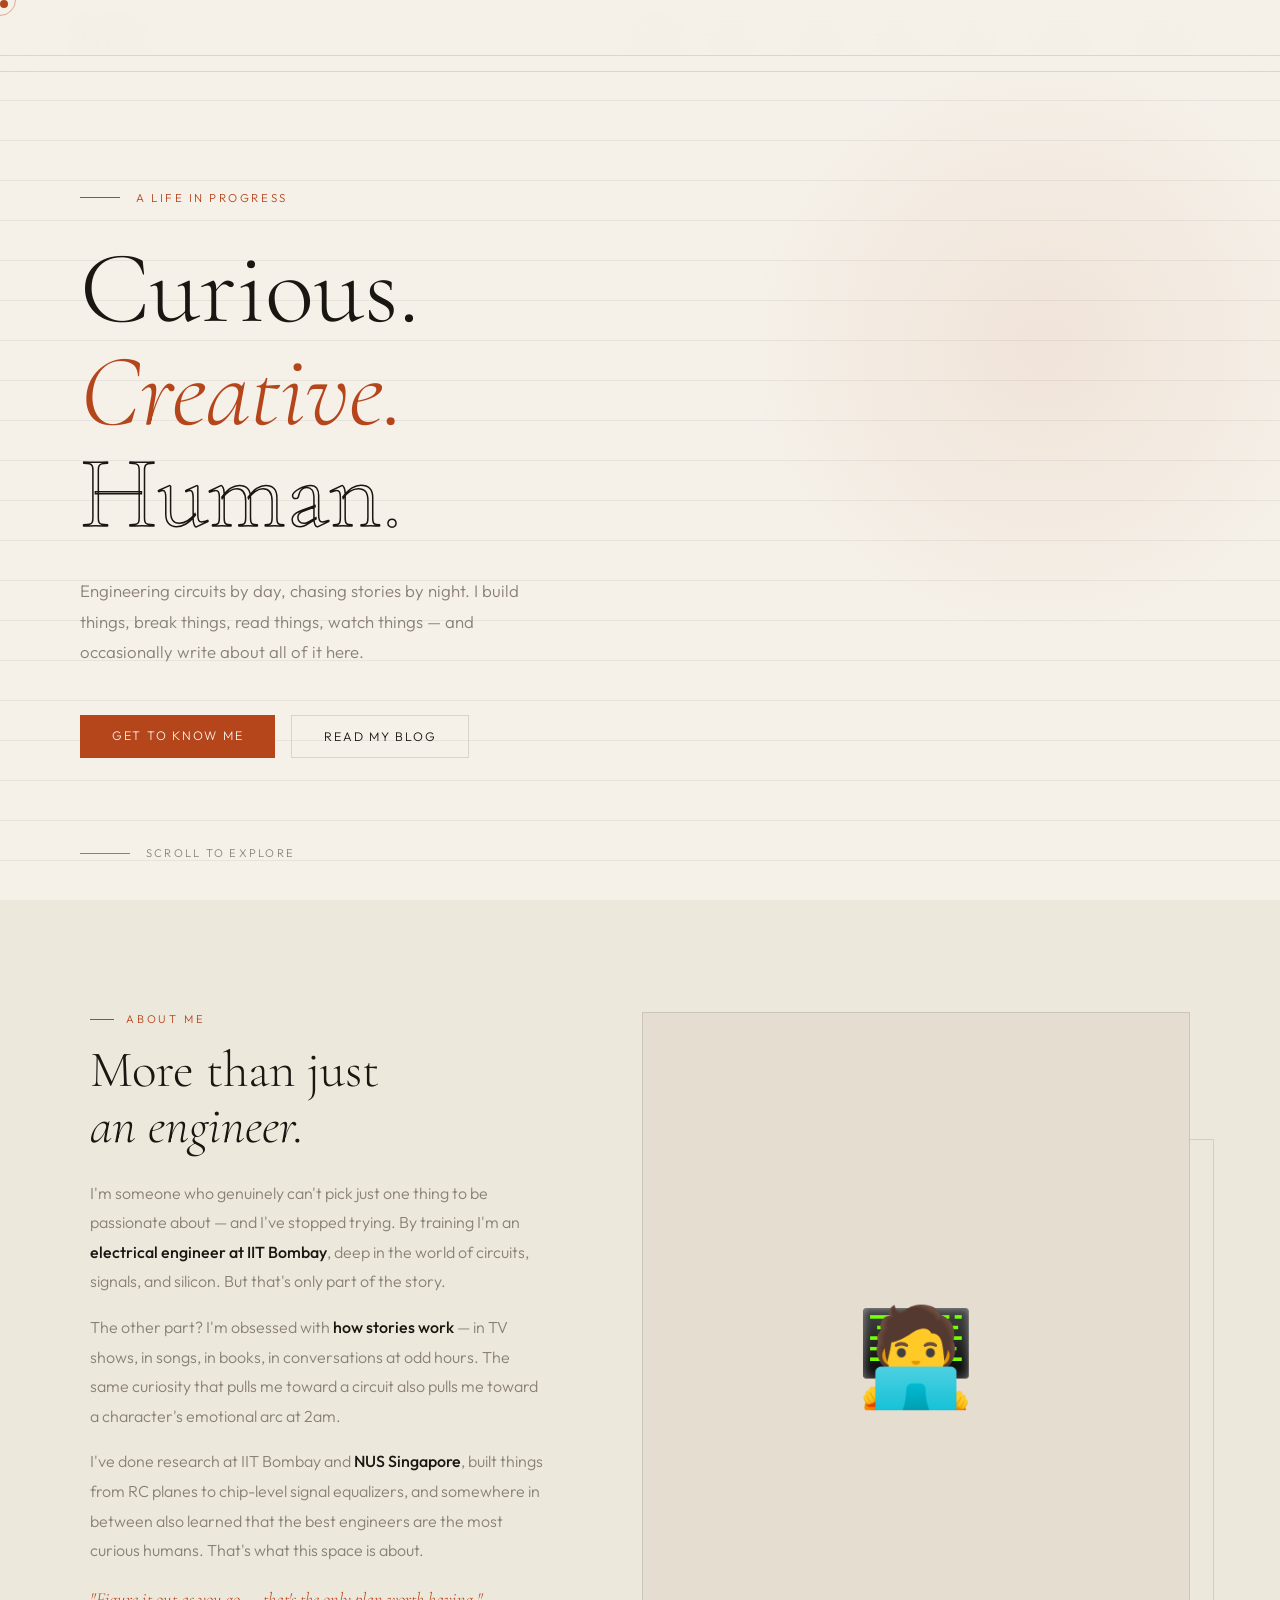
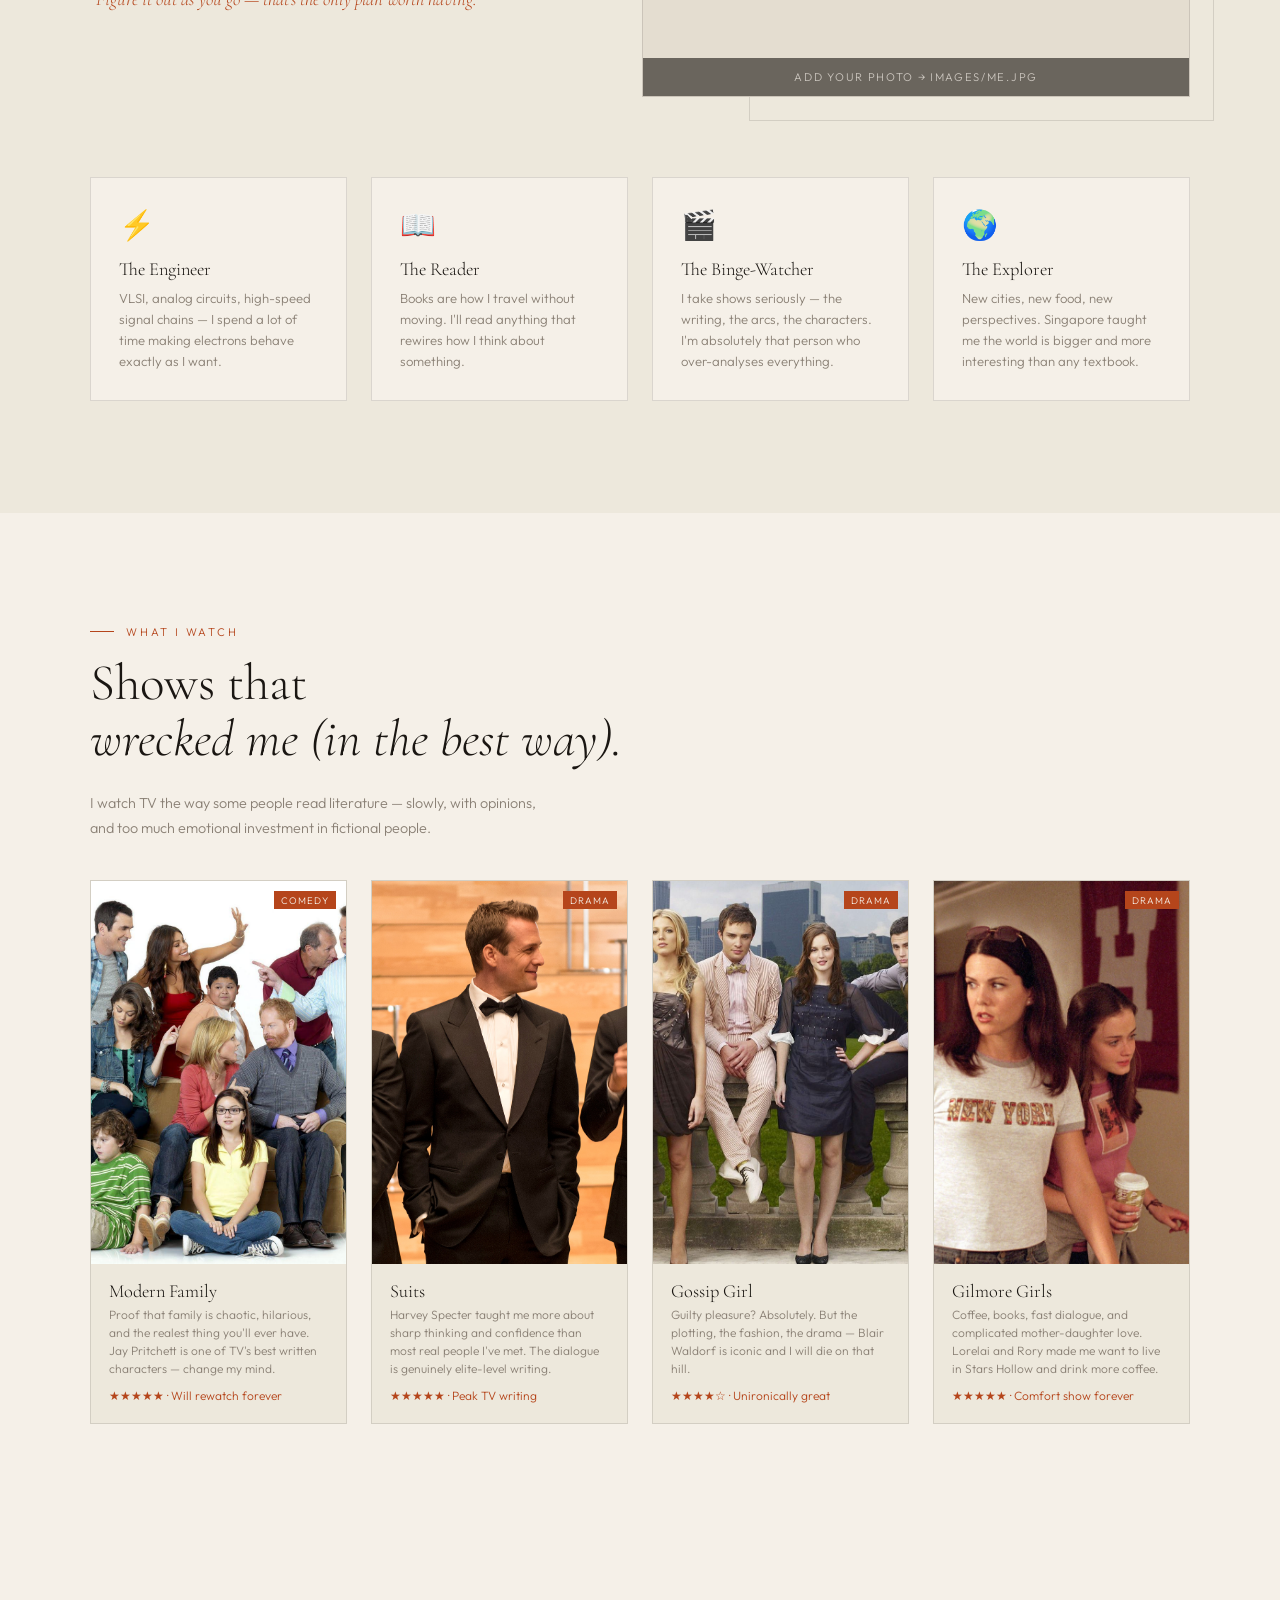
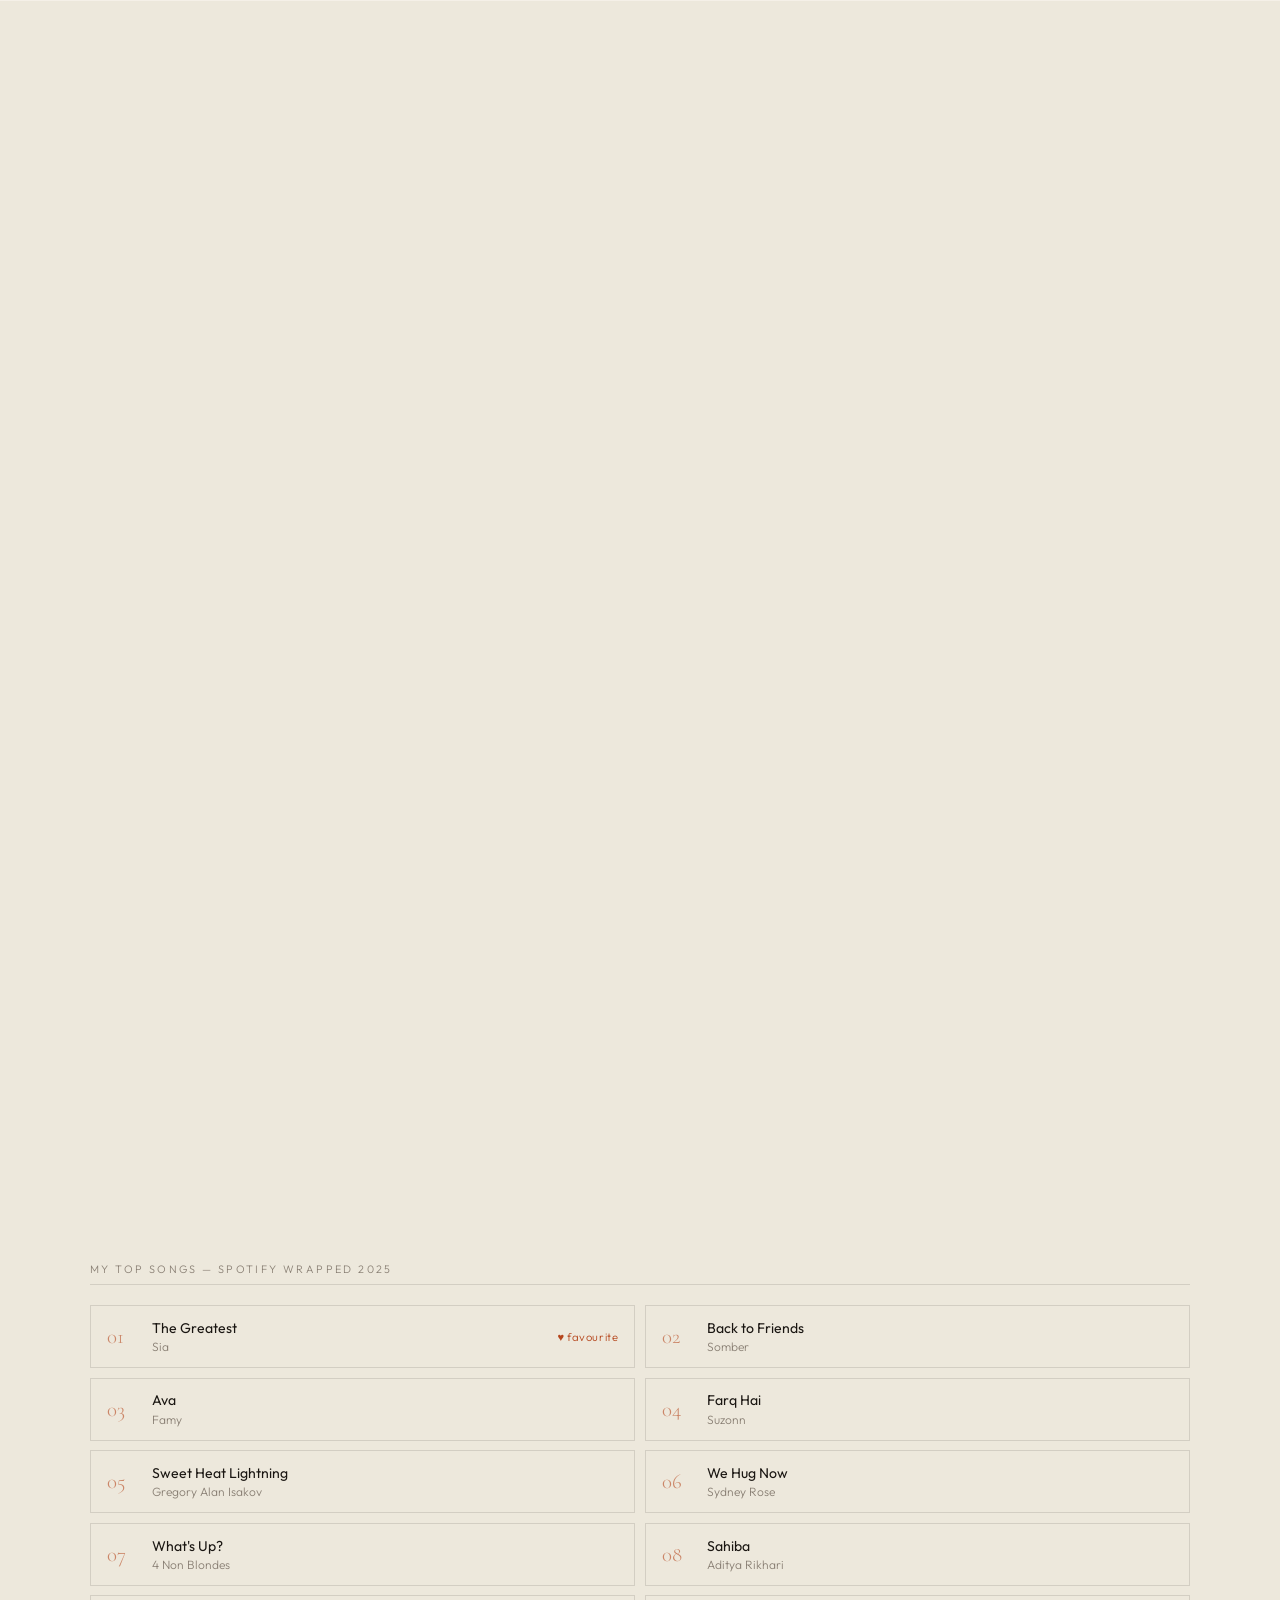
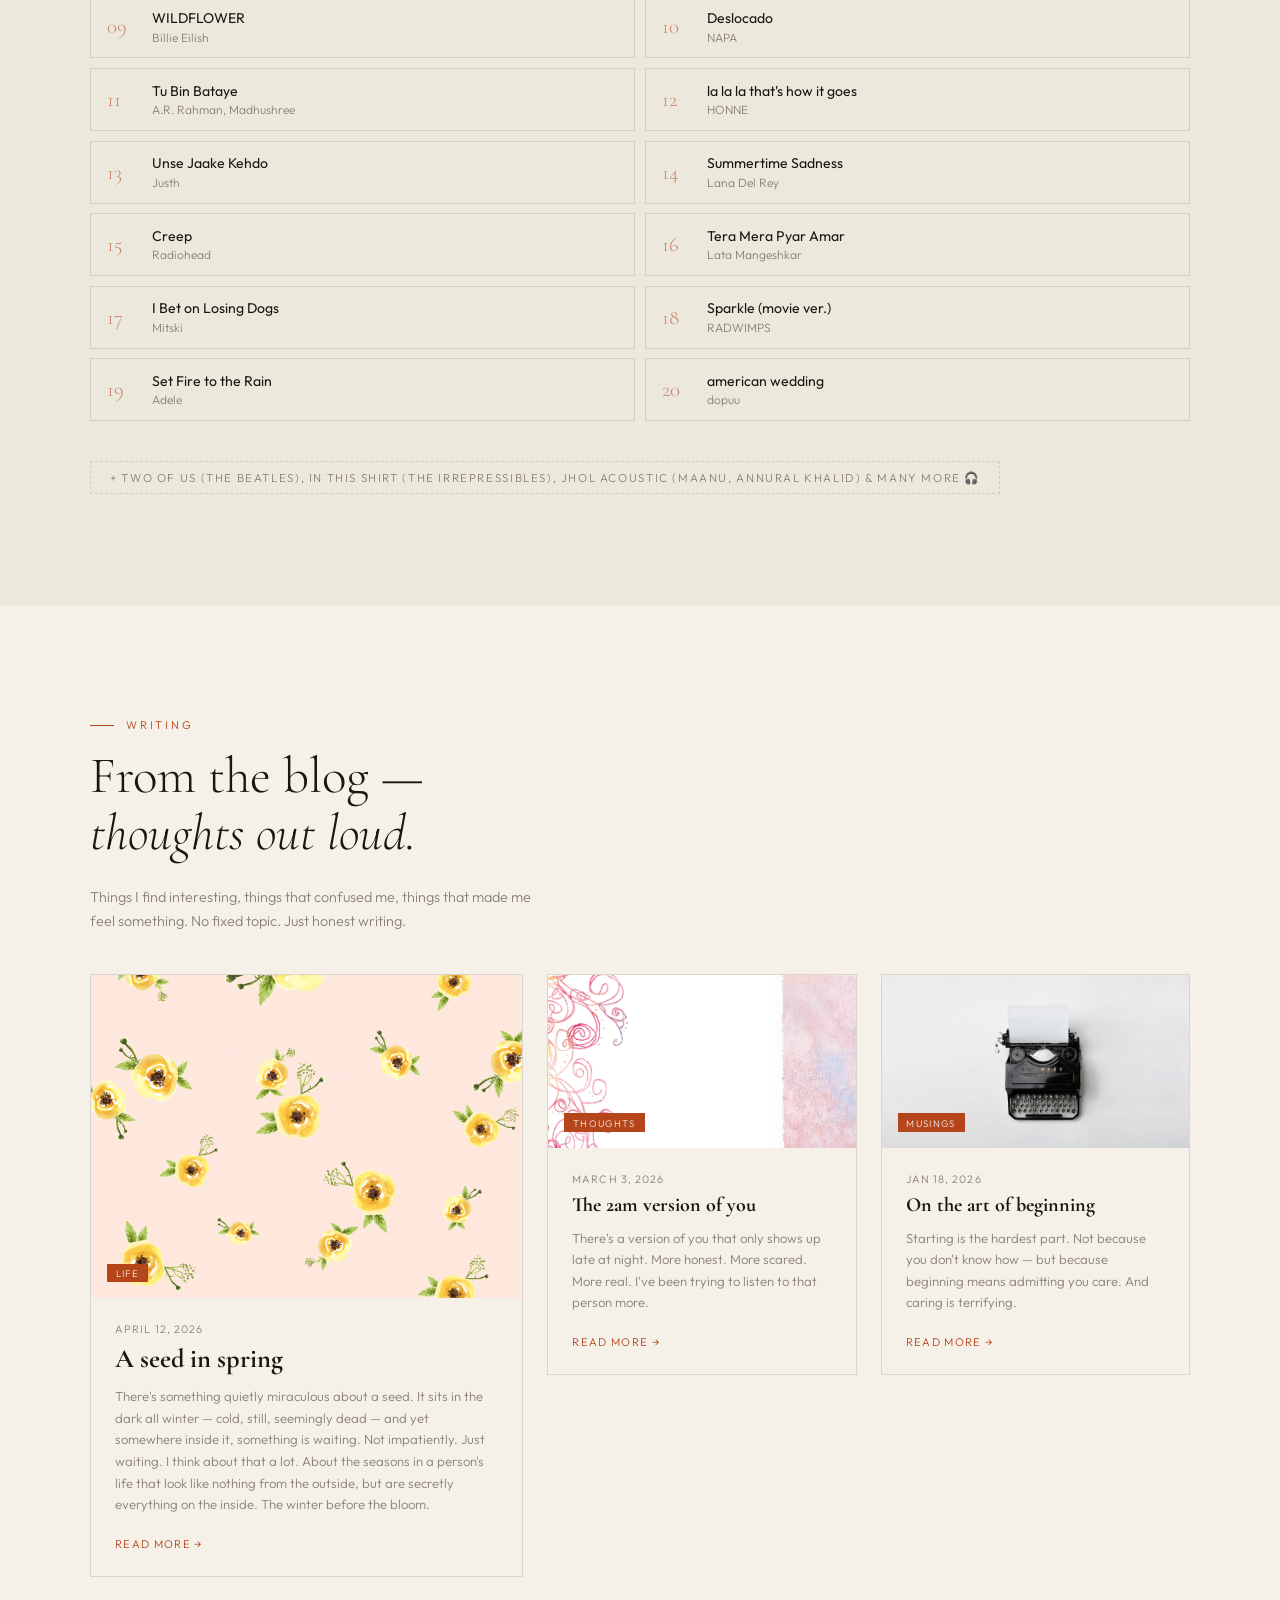
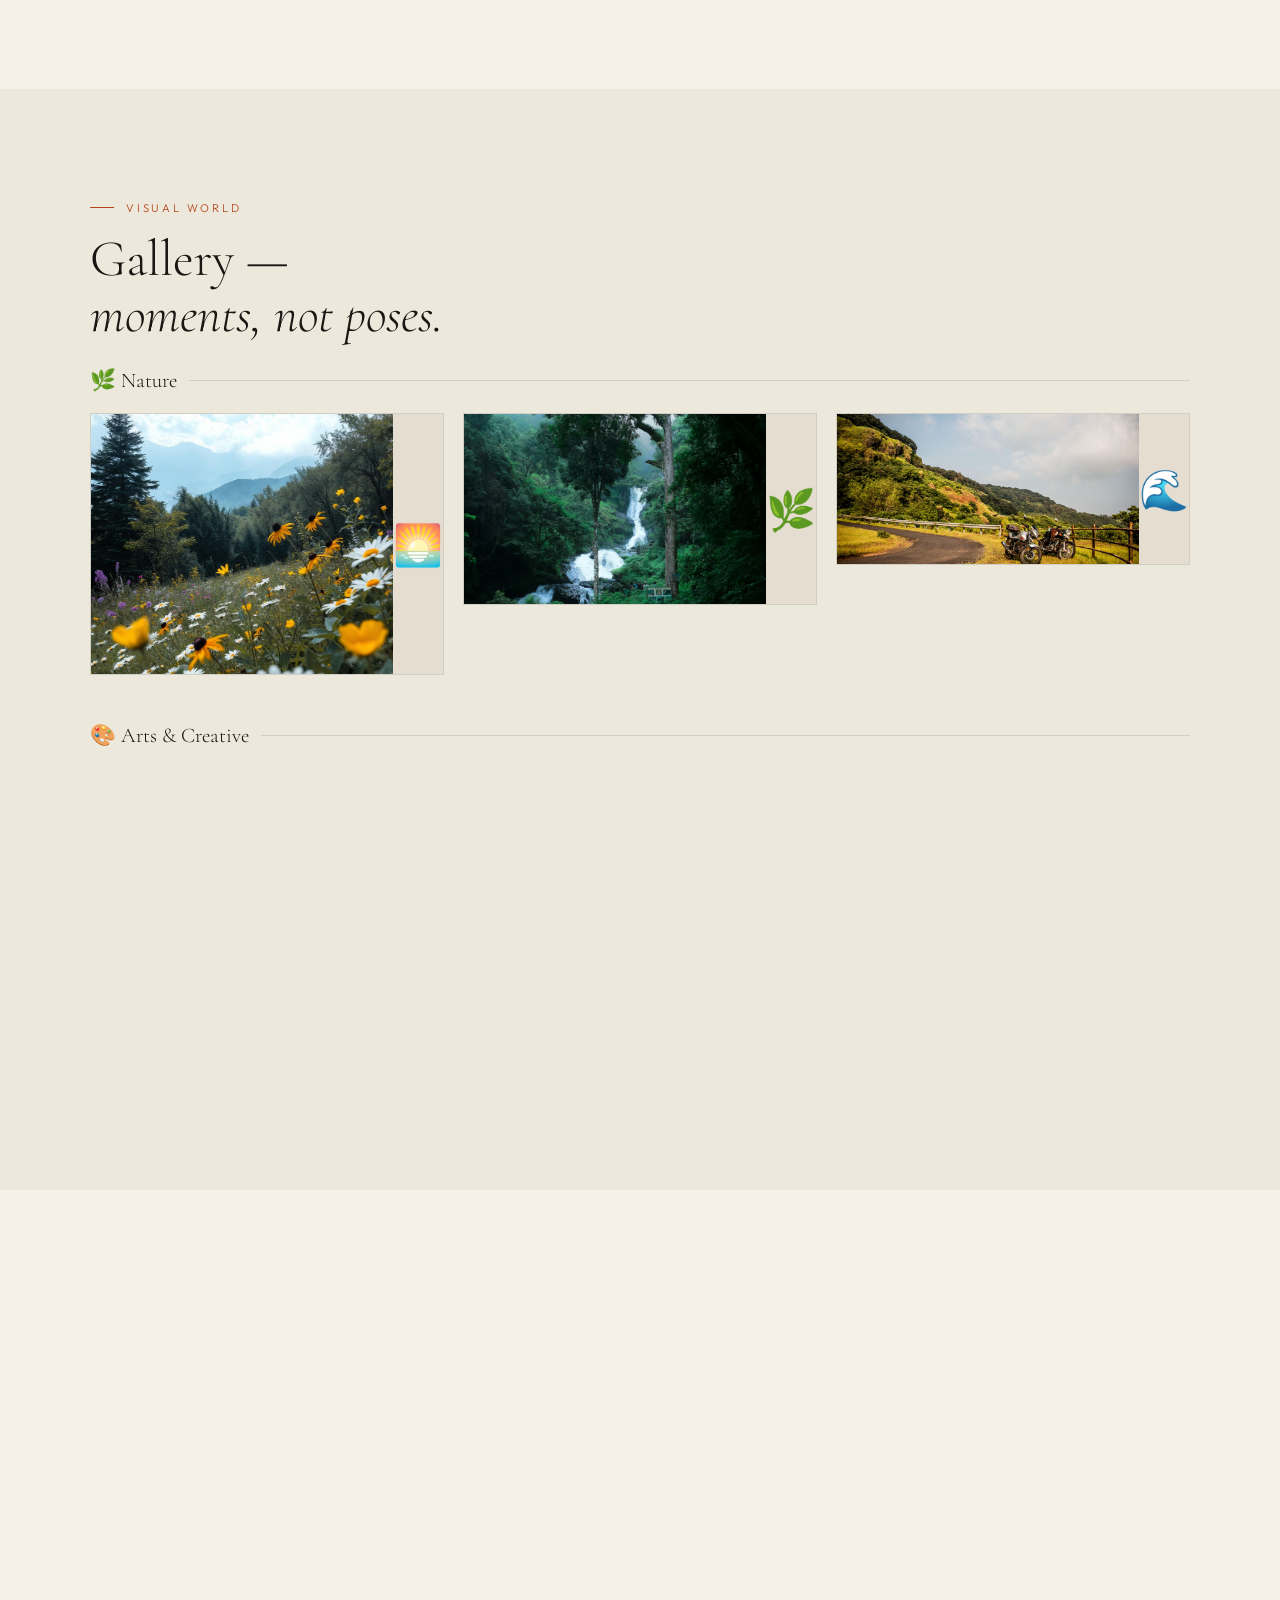
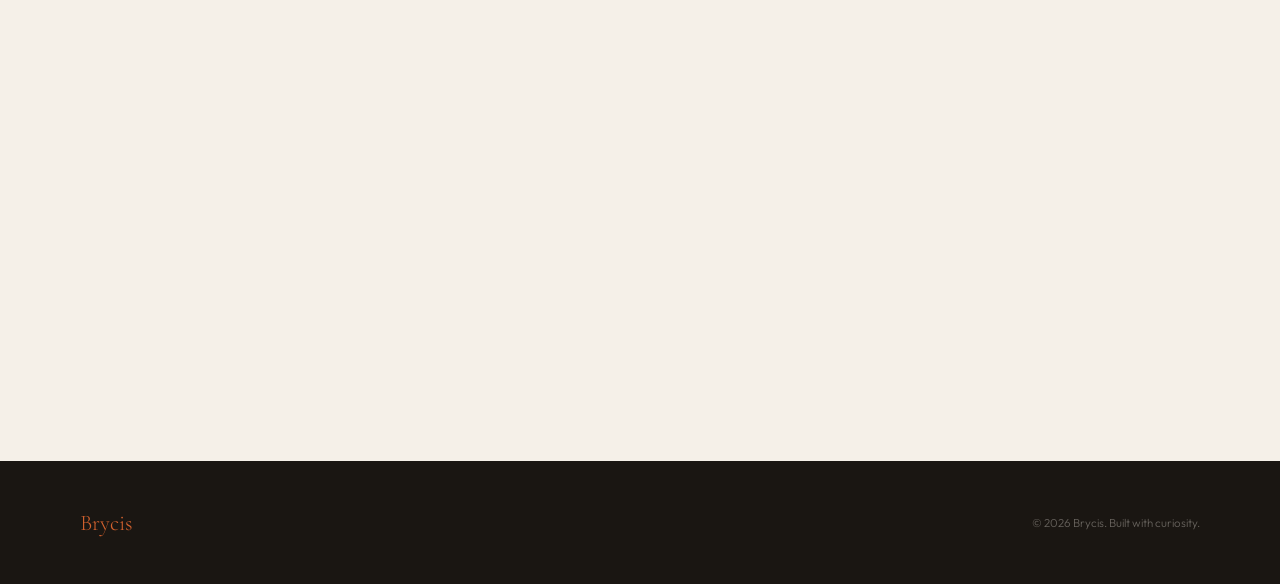
==== index.html @ d0f09686 "Full personal website with shows, music, gallery" ====
<!DOCTYPE html>
<html lang="en">
<head>
  <meta charset="UTF-8"/>
  <meta name="viewport" content="width=device-width, initial-scale=1.0"/>
  <title>Brycis — A Life in Progress</title>
  <link href="https://fonts.googleapis.com/css2?family=Cormorant+Garamond:ital,wght@0,300;0,400;0,600;1,300;1,400&family=Outfit:wght@300;400;500&display=swap" rel="stylesheet"/>
  <style>
    *, *::before, *::after { margin:0; padding:0; box-sizing:border-box; }
    :root {
      --ink:#1a1612; --paper:#f5f0e8; --paper2:#ede8dc; --paper3:#e4ddd0;
      --rust:#b5451b; --rust2:#d4622e; --muted:#8a8075; --border:rgba(26,22,18,0.12);
    }
    html{scroll-behavior:smooth;}
    body{background:var(--paper);color:var(--ink);font-family:'Outfit',sans-serif;font-weight:300;overflow-x:hidden;cursor:none;}
    .cur{width:8px;height:8px;background:var(--rust);border-radius:50%;position:fixed;top:0;left:0;pointer-events:none;z-index:9999;}
    .cur-ring{width:32px;height:32px;border:1.5px solid var(--rust);border-radius:50%;position:fixed;top:0;left:0;pointer-events:none;z-index:9998;opacity:0.4;}

    /* NAV */
    nav{position:fixed;top:0;left:0;right:0;z-index:200;display:flex;justify-content:space-between;align-items:center;padding:1.25rem 5rem;background:rgba(245,240,232,0.93);backdrop-filter:blur(16px);border-bottom:1px solid var(--border);}
    .nav-logo{font-family:'Cormorant Garamond',serif;font-size:1.6rem;color:var(--rust);text-decoration:none;}
    .nav-links{display:flex;gap:2rem;list-style:none;}
    .nav-links a{color:var(--muted);text-decoration:none;font-size:0.78rem;letter-spacing:0.14em;text-transform:uppercase;transition:color 0.3s;}
    .nav-links a:hover{color:var(--rust);}

    /* HERO */
    #home{min-height:100vh;display:flex;align-items:center;padding:8rem 5rem 5rem;position:relative;overflow:hidden;}
    .hero-lines{position:absolute;inset:0;background-image:repeating-linear-gradient(0deg,transparent,transparent 39px,var(--border) 39px,var(--border) 40px);opacity:0.5;}
    .hero-glow{position:absolute;right:-5%;top:5%;width:600px;height:600px;background:radial-gradient(ellipse,rgba(181,69,27,0.07) 0%,transparent 70%);border-radius:50%;}
    .hero-inner{position:relative;z-index:1;max-width:860px;}
    .eyebrow{display:flex;align-items:center;gap:1rem;margin-bottom:2rem;animation:fadeUp 0.9s ease both;}
    .eyebrow-line{width:40px;height:1px;background:var(--rust);}
    .eyebrow span{font-size:0.72rem;letter-spacing:0.22em;text-transform:uppercase;color:var(--rust);}
    h1.big{font-family:'Cormorant Garamond',serif;font-size:clamp(3.5rem,8vw,7.5rem);font-weight:300;line-height:1.0;margin-bottom:2rem;animation:fadeUp 0.9s ease 0.12s both;}
    h1.big em{font-style:italic;color:var(--rust);}
    h1.big .out{-webkit-text-stroke:1.5px var(--ink);color:transparent;}
    .hero-p{max-width:480px;font-size:1.05rem;line-height:1.8;color:var(--muted);margin-bottom:3rem;animation:fadeUp 0.9s ease 0.24s both;}
    .hero-btns{display:flex;gap:1rem;animation:fadeUp 0.9s ease 0.36s both;}
    .btn{padding:0.8rem 2rem;font-size:0.78rem;letter-spacing:0.14em;text-transform:uppercase;text-decoration:none;cursor:none;transition:all 0.3s;font-family:'Outfit',sans-serif;}
    .btn-fill{background:var(--rust);color:var(--paper);}
    .btn-fill:hover{background:var(--rust2);transform:translateY(-2px);}
    .btn-out{border:1px solid var(--border);color:var(--ink);}
    .btn-out:hover{border-color:var(--rust);color:var(--rust);transform:translateY(-2px);}
    .scroll-hint{position:absolute;bottom:2.5rem;left:5rem;display:flex;align-items:center;gap:1rem;font-size:0.7rem;letter-spacing:0.2em;text-transform:uppercase;color:var(--muted);animation:fadeUp 1s ease 0.6s both;}
    .scroll-line{width:50px;height:1px;background:var(--muted);}

    /* SHARED */
    .padded{padding:7rem 5rem;}
    .wrap{max-width:1100px;margin:0 auto;}
    .bg2{background:var(--paper2);}
    .sec-label{font-size:0.7rem;letter-spacing:0.25em;text-transform:uppercase;color:var(--rust);margin-bottom:1rem;display:flex;align-items:center;gap:0.75rem;}
    .sec-label::before{content:'';width:24px;height:1px;background:var(--rust);}
    h2.sec-h{font-family:'Cormorant Garamond',serif;font-size:clamp(2.2rem,4vw,3.8rem);font-weight:300;line-height:1.1;margin-bottom:1.5rem;}
    .sub-p{color:var(--muted);font-size:0.9rem;line-height:1.7;max-width:460px;margin-bottom:2.5rem;}
    .cat-label{font-size:0.68rem;letter-spacing:0.22em;text-transform:uppercase;color:var(--muted);margin:3rem 0 1.25rem;padding-bottom:0.5rem;border-bottom:1px solid var(--border);}

    /* ABOUT */
    .about-grid{display:grid;grid-template-columns:1fr 1.2fr;gap:6rem;align-items:start;margin-bottom:5rem;}
    .about-p{font-size:1rem;color:var(--muted);line-height:1.85;margin-bottom:1rem;}
    .about-p strong{color:var(--ink);font-weight:500;}
    .about-img-wrap{position:relative;}
    .about-img{aspect-ratio:4/5;background:var(--paper3);border:1px solid var(--border);overflow:hidden;display:flex;align-items:center;justify-content:center;font-size:6rem;position:relative;}
    .about-img img{width:100%;height:100%;object-fit:cover;position:absolute;inset:0;}
    .about-img-hint{position:absolute;bottom:0;left:0;right:0;background:rgba(26,22,18,0.6);text-align:center;padding:0.75rem;font-size:0.7rem;letter-spacing:0.15em;text-transform:uppercase;color:rgba(245,240,232,0.7);}
    .about-img-deco{position:absolute;bottom:-1.5rem;right:-1.5rem;width:85%;aspect-ratio:4/5;border:1px solid var(--border);z-index:-1;}
    .traits{display:grid;grid-template-columns:repeat(4,1fr);gap:1.5rem;}
    .trait{padding:1.75rem;background:var(--paper);border:1px solid var(--border);transition:border-color 0.3s,transform 0.3s;}
    .trait:hover{border-color:var(--rust);transform:translateY(-4px);}
    .trait-icon{font-size:1.8rem;margin-bottom:1rem;}
    .trait-name{font-family:'Cormorant Garamond',serif;font-size:1.15rem;margin-bottom:0.5rem;}
    .trait-desc{font-size:0.82rem;color:var(--muted);line-height:1.6;}

    /* SHOWS */
    .shows-grid{display:grid;grid-template-columns:repeat(4,1fr);gap:1.5rem;margin-bottom:1rem;}
    .show-card{background:var(--paper2);border:1px solid var(--border);overflow:hidden;transition:transform 0.3s,border-color 0.3s;cursor:none;}
    .show-card:hover{transform:translateY(-5px);border-color:var(--rust);}
    .show-img{aspect-ratio:2/3;background:var(--paper3);overflow:hidden;position:relative;display:flex;align-items:center;justify-content:center;font-size:3rem;}
    .show-img img{width:100%;height:100%;object-fit:cover;position:absolute;inset:0;}
    .show-badge{position:absolute;top:0.6rem;right:0.6rem;font-size:0.6rem;letter-spacing:0.1em;text-transform:uppercase;background:var(--rust);color:var(--paper);padding:0.2rem 0.45rem;}
    .show-body{padding:1rem 1.1rem 1.25rem;}
    .show-name{font-family:'Cormorant Garamond',serif;font-size:1.15rem;margin-bottom:0.3rem;}
    .show-note{font-size:0.75rem;color:var(--muted);line-height:1.5;margin-bottom:0.6rem;}
    .show-stars{color:var(--rust);font-size:0.75rem;}
    .more-tag{display:inline-block;padding:0.5rem 1.2rem;border:1px dashed var(--border);font-size:0.72rem;letter-spacing:0.14em;text-transform:uppercase;color:var(--muted);margin-top:1rem;}

    /* MUSIC */
    .music-grid{display:grid;grid-template-columns:repeat(4,1fr);gap:1.5rem;margin-bottom:1.5rem;}
    .singer-card{background:var(--paper2);border:1px solid var(--border);overflow:hidden;transition:transform 0.3s,border-color 0.3s;cursor:none;}
    .singer-card:hover{transform:translateY(-4px);border-color:var(--rust);}
    .singer-img{aspect-ratio:1/1;background:var(--paper3);overflow:hidden;position:relative;display:flex;align-items:center;justify-content:center;font-size:3rem;}
    .singer-img img{width:100%;height:100%;object-fit:cover;position:absolute;inset:0;}
    .singer-body{padding:0.9rem 1rem;}
    .singer-name{font-family:'Cormorant Garamond',serif;font-size:1.1rem;margin-bottom:0.2rem;}
    .singer-genre{font-size:0.72rem;color:var(--muted);letter-spacing:0.1em;text-transform:uppercase;}

    /* TOP SONGS */
    .songs-list{display:grid;grid-template-columns:repeat(2,1fr);gap:0.6rem;margin-bottom:1.5rem;}
    .song-item{display:flex;align-items:center;gap:1rem;padding:0.8rem 1rem;background:var(--paper2);border:1px solid var(--border);transition:border-color 0.3s;}
    .song-item:hover{border-color:var(--rust);}
    .song-num{font-family:'Cormorant Garamond',serif;font-size:1.3rem;color:var(--rust);min-width:1.8rem;opacity:0.6;}
    .song-info{flex:1;}
    .song-title{font-size:0.88rem;font-weight:400;margin-bottom:0.15rem;}
    .song-artist{font-size:0.75rem;color:var(--muted);}
    .song-note{font-size:0.7rem;color:var(--rust);margin-left:auto;letter-spacing:0.05em;}

    /* BLOG */
    .blog-grid{display:grid;grid-template-columns:1.4fr 1fr 1fr;gap:1.5rem;}
    .bcard{background:var(--paper);border:1px solid var(--border);overflow:hidden;transition:transform 0.3s,border-color 0.3s;cursor:none;}
    .bcard:hover{transform:translateY(-5px);border-color:var(--rust);}
    .bcard.feat{grid-row:span 2;}
    .bthumb{aspect-ratio:16/9;background:var(--paper3);overflow:hidden;position:relative;display:flex;align-items:center;justify-content:center;font-size:3rem;}
    .bcard.feat .bthumb{aspect-ratio:4/3;font-size:4rem;}
    .bthumb img{width:100%;height:100%;object-fit:cover;position:absolute;inset:0;}
    .btag{position:absolute;bottom:1rem;left:1rem;font-size:0.6rem;letter-spacing:0.14em;text-transform:uppercase;background:var(--rust);color:var(--paper);padding:0.2rem 0.55rem;}
    .bbody{padding:1.5rem;}
    .bdate{font-size:0.68rem;color:var(--muted);letter-spacing:0.1em;text-transform:uppercase;margin-bottom:0.45rem;}
    .btitle{font-family:'Cormorant Garamond',serif;font-size:1.25rem;line-height:1.25;margin-bottom:0.6rem;}
    .bcard.feat .btitle{font-size:1.65rem;}
    .bexcerpt{font-size:0.82rem;color:var(--muted);line-height:1.65;margin-bottom:1rem;}
    .blink{font-size:0.7rem;letter-spacing:0.12em;text-transform:uppercase;color:var(--rust);text-decoration:none;}
    .blink:hover{text-decoration:underline;}

    /* GALLERY */
    .gallery-section-title{font-family:'Cormorant Garamond',serif;font-size:1.3rem;margin-bottom:1.25rem;display:flex;align-items:center;gap:0.75rem;}
    .gallery-section-title::after{content:'';flex:1;height:1px;background:var(--border);}
    .gallery-grid{columns:3;gap:1.2rem;margin-bottom:3rem;}
    .gitem{break-inside:avoid;margin-bottom:1.2rem;background:var(--paper2);border:1px solid var(--border);overflow:hidden;position:relative;cursor:none;}
    .gitem:hover .gover{opacity:1;}
    .ginner{display:flex;align-items:center;justify-content:center;font-size:2.5rem;background:var(--paper3);}
    .ginner.t{height:260px;} .ginner.m{height:190px;} .ginner.s{height:150px;}
    .ginner img{width:100%;height:100%;object-fit:cover;}
    .gover{position:absolute;inset:0;background:rgba(26,22,18,0.55);display:flex;align-items:center;justify-content:center;opacity:0;transition:opacity 0.3s;}
    .gover span{font-size:0.7rem;letter-spacing:0.18em;text-transform:uppercase;color:var(--paper);}

    /* CONTACT */
    .cform{display:grid;grid-template-columns:1fr 1fr;gap:1.25rem;max-width:700px;}
    .fg{display:flex;flex-direction:column;gap:0.45rem;}
    .fg.full{grid-column:span 2;}
    label{font-size:0.7rem;letter-spacing:0.18em;text-transform:uppercase;color:var(--muted);}
    input,textarea{background:var(--paper);border:1px solid var(--border);color:var(--ink);padding:0.85rem 1rem;font-family:'Outfit',sans-serif;font-size:0.9rem;outline:none;transition:border-color 0.3s;resize:none;}
    input:focus,textarea:focus{border-color:var(--rust);}
    textarea{height:130px;}
    .csub{grid-column:span 2;justify-self:start;background:var(--rust);color:var(--paper);border:none;padding:0.9rem 2.5rem;font-family:'Outfit',sans-serif;font-size:0.78rem;letter-spacing:0.14em;text-transform:uppercase;font-weight:500;cursor:none;transition:all 0.3s;}
    .csub:hover{background:var(--rust2);transform:translateY(-2px);}

    footer{background:var(--ink);color:var(--paper);padding:3rem 5rem;display:flex;justify-content:space-between;align-items:center;flex-wrap:wrap;gap:1rem;}
    .fl{font-family:'Cormorant Garamond',serif;font-size:1.4rem;color:var(--rust2);}
    .fn{display:flex;gap:1.5rem;flex-wrap:wrap;}
    .fn a{color:rgba(245,240,232,0.5);text-decoration:none;font-size:0.75rem;letter-spacing:0.1em;transition:color 0.3s;}
    .fn a:hover{color:var(--rust2);}
    .fc{font-size:0.72rem;color:rgba(245,240,232,0.35);}

    @keyframes fadeUp{from{opacity:0;transform:translateY(24px)}to{opacity:1;transform:translateY(0)}}
    .rev{opacity:0;transform:translateY(28px);transition:opacity 0.7s ease,transform 0.7s ease;}
    .rev.vis{opacity:1;transform:translateY(0);}
    .d1{transition-delay:0.1s}.d2{transition-delay:0.2s}.d3{transition-delay:0.3s}.d4{transition-delay:0.4s}

    @media(max-width:900px){
      nav{padding:1rem 1.5rem;} .nav-links{display:none;}
      #home,.padded{padding:4rem 1.5rem;}
      .about-grid{grid-template-columns:1fr;gap:3rem;}
      .traits,.shows-grid,.music-grid{grid-template-columns:1fr 1fr;}
      .songs-list,.blog-grid{grid-template-columns:1fr;}
      .bcard.feat{grid-row:auto;}
      .gallery-grid{columns:2;}
      .cform{grid-template-columns:1fr;}
      .fg.full,.csub{grid-column:auto;}
      footer{flex-direction:column;text-align:center;padding:2rem 1.5rem;}
    }
  </style>
</head>
<body>

<div class="cur" id="cur"></div>
<div class="cur-ring" id="curRing"></div>

<!-- NAV -->
<nav>
  <a href="#home" class="nav-logo">Brycis</a>
  <ul class="nav-links">
    <li><a href="#home">Home</a></li>
    <li><a href="#about">About</a></li>
    <li><a href="#shows">Shows</a></li>
    <li><a href="#music">Music</a></li>
    <li><a href="#blog">Blog</a></li>
    <li><a href="#gallery">Gallery</a></li>
    <li><a href="#contact">Contact</a></li>
  </ul>
</nav>

<!-- HERO -->
<section id="home">
  <div class="hero-lines"></div>
  <div class="hero-glow"></div>
  <div class="hero-inner">
    <div class="eyebrow"><div class="eyebrow-line"></div><span>A life in progress</span></div>
    <h1 class="big">Curious.<br/><em>Creative.</em><br/><span class="out">Human.</span></h1>
    <p class="hero-p">Engineering circuits by day, chasing stories by night. I build things, break things, read things, watch things — and occasionally write about all of it here.</p>
    <div class="hero-btns">
      <a href="#about" class="btn btn-fill">Get to know me</a>
      <a href="#blog" class="btn btn-out">Read my blog</a>
    </div>
  </div>
  <div class="scroll-hint"><div class="scroll-line"></div><span>Scroll to explore</span></div>
</section>

<!-- ABOUT -->
<section id="about" class="padded bg2">
  <div class="wrap">
    <div class="about-grid">
      <div>
        <p class="sec-label rev">About Me</p>
        <h2 class="sec-h rev">More than just<br/><em style="font-style:italic">an engineer.</em></h2>
        <p class="about-p rev">I'm someone who genuinely can't pick just one thing to be passionate about — and I've stopped trying. By training I'm an <strong>electrical engineer at IIT Bombay</strong>, deep in the world of circuits, signals, and silicon. But that's only part of the story.</p>
        <p class="about-p rev">The other part? I'm obsessed with <strong>how stories work</strong> — in TV shows, in songs, in books, in conversations at odd hours. The same curiosity that pulls me toward a circuit also pulls me toward a character's emotional arc at 2am.</p>
        <p class="about-p rev">I've done research at IIT Bombay and <strong>NUS Singapore</strong>, built things from RC planes to chip-level signal equalizers, and somewhere in between also learned that the best engineers are the most curious humans. That's what this space is about.</p>
        <p class="about-p rev" style="color:var(--rust);font-style:italic;font-family:'Cormorant Garamond',serif;font-size:1.15rem;">"Figure it out as you go — that's the only plan worth having."</p>
      </div>
      <div class="about-img-wrap rev">
        <div class="about-img">
          🧑‍💻
          <!-- TO ADD YOUR PHOTO: replace the emoji above with: <img src="images/me.jpg" alt="Brycis"/> -->
          <div class="about-img-hint">Add your photo → images/me.jpg</div>
        </div>
        <div class="about-img-deco"></div>
      </div>
    </div>
    <div class="traits">
      <div class="trait rev"><div class="trait-icon">⚡</div><div class="trait-name">The Engineer</div><div class="trait-desc">VLSI, analog circuits, high-speed signal chains — I spend a lot of time making electrons behave exactly as I want.</div></div>
      <div class="trait rev d1"><div class="trait-icon">📖</div><div class="trait-name">The Reader</div><div class="trait-desc">Books are how I travel without moving. I'll read anything that rewires how I think about something.</div></div>
      <div class="trait rev d2"><div class="trait-icon">🎬</div><div class="trait-name">The Binge-Watcher</div><div class="trait-desc">I take shows seriously — the writing, the arcs, the characters. I'm absolutely that person who over-analyses everything.</div></div>
      <div class="trait rev d3"><div class="trait-icon">🌍</div><div class="trait-name">The Explorer</div><div class="trait-desc">New cities, new food, new perspectives. Singapore taught me the world is bigger and more interesting than any textbook.</div></div>
    </div>
  </div>
</section>

<!-- SHOWS -->
<section id="shows" class="padded">
  <div class="wrap">
    <p class="sec-label rev">What I Watch</p>
    <h2 class="sec-h rev">Shows that<br/><em style="font-style:italic">wrecked me (in the best way).</em></h2>
    <p class="sub-p rev">I watch TV the way some people read literature — slowly, with opinions, and too much emotional investment in fictional people.</p>

    <div class="shows-grid">
      <div class="show-card rev">
        <div class="show-img">
          <img src="images/shows/modern-family.jpg" alt="Modern Family" onerror="this.style.display='none'"/>
          🏠<span class="show-badge">Comedy</span>
        </div>
        <div class="show-body">
          <div class="show-name">Modern Family</div>
          <div class="show-note">Proof that family is chaotic, hilarious, and the realest thing you'll ever have. Jay Pritchett is one of TV's best written characters — change my mind.</div>
          <div class="show-stars">★★★★★ · Will rewatch forever</div>
        </div>
      </div>
      <div class="show-card rev d1">
        <div class="show-img">
          <img src="images/shows/suits.jpg" alt="Suits" onerror="this.style.display='none'"/>
          ⚖️<span class="show-badge">Drama</span>
        </div>
        <div class="show-body">
          <div class="show-name">Suits</div>
          <div class="show-note">Harvey Specter taught me more about sharp thinking and confidence than most real people I've met. The dialogue is genuinely elite-level writing.</div>
          <div class="show-stars">★★★★★ · Peak TV writing</div>
        </div>
      </div>
      <div class="show-card rev d2">
        <div class="show-img">
          <img src="images/shows/gossip-girl.jpg" alt="Gossip Girl" onerror="this.style.display='none'"/>
          🗽<span class="show-badge">Drama</span>
        </div>
        <div class="show-body">
          <div class="show-name">Gossip Girl</div>
          <div class="show-note">Guilty pleasure? Absolutely. But the plotting, the fashion, the drama — Blair Waldorf is iconic and I will die on that hill.</div>
          <div class="show-stars">★★★★☆ · Unironically great</div>
        </div>
      </div>
      <div class="show-card rev d3">
        <div class="show-img">
          <img src="images/shows/gilmore-girls.jpg" alt="Gilmore Girls" onerror="this.style.display='none'"/>
          ☕<span class="show-badge">Drama</span>
        </div>
        <div class="show-body">
          <div class="show-name">Gilmore Girls</div>
          <div class="show-note">Coffee, books, fast dialogue, and complicated mother-daughter love. Lorelai and Rory made me want to live in Stars Hollow and drink more coffee.</div>
          <div class="show-stars">★★★★★ · Comfort show forever</div>
        </div>
      </div>
    </div>
    <div class="more-tag rev">+ Many more on the watchlist — always open to recommendations 📺</div>
  </div>
</section>

<!-- MUSIC -->
<section id="music" class="padded bg2">
  <div class="wrap">
    <p class="sec-label rev">What I Listen To</p>
    <h2 class="sec-h rev">Music that<br/><em style="font-style:italic">lives in my head rent-free.</em></h2>
    <p class="sub-p rev">My taste is all over the place — Coldplay at sunrise, Radiohead at midnight, AR Rahman when I'm homesick, Billie Eilish when I need to feel something. No apologies.</p>

    <div class="cat-label rev">Artists I Love</div>
    <div class="music-grid">
      <div class="singer-card rev">
        <div class="singer-img"><img src="images/music/singer1.jpg" alt="Troye Sivan" onerror="this.style.display='none'"/>🎤</div>
        <div class="singer-body"><div class="singer-name">Troye Sivan</div><div class="singer-genre">Pop · Indie</div></div>
      </div>
      <div class="singer-card rev d1">
        <div class="singer-img"><img src="images/music/singer2.jpg" alt="Joshua Bassett" onerror="this.style.display='none'"/>🎸</div>
        <div class="singer-body"><div class="singer-name">Joshua Bassett</div><div class="singer-genre">Pop · Singer-Songwriter</div></div>
      </div>
      <div class="singer-card rev d2">
        <div class="singer-img"><img src="images/music/singer3.jpg" alt="Billie Eilish" onerror="this.style.display='none'"/>🎵</div>
        <div class="singer-body"><div class="singer-name">Billie Eilish</div><div class="singer-genre">Alt-Pop · Dark Pop</div></div>
      </div>
      <div class="singer-card rev d3">
        <div class="singer-img"><img src="images/music/singer4.jpg" alt="Shawn Mendes" onerror="this.style.display='none'"/>🎙️</div>
        <div class="singer-body"><div class="singer-name">Shawn Mendes</div><div class="singer-genre">Pop · Acoustic</div></div>
      </div>
      <div class="singer-card rev">
        <div class="singer-img"><img src="images/music/singer5.jpg" alt="The Smiths" onerror="this.style.display='none'"/>🎸</div>
        <div class="singer-body"><div class="singer-name">The Smiths</div><div class="singer-genre">Indie Rock · Post-Punk</div></div>
      </div>
      <div class="singer-card rev d1">
        <div class="singer-img"><img src="images/music/singer6.jpg" alt="Mitski" onerror="this.style.display='none'"/>🎹</div>
        <div class="singer-body"><div class="singer-name">Mitski</div><div class="singer-genre">Indie Rock · Art Rock</div></div>
      </div>
      <div class="singer-card rev d2">
        <div class="singer-img"><img src="images/music/singer7.jpg" alt="Shreya Ghoshal" onerror="this.style.display='none'"/>🎶</div>
        <div class="singer-body"><div class="singer-name">Shreya Ghoshal</div><div class="singer-genre">Bollywood · Classical</div></div>
      </div>
      <div class="singer-card rev d3">
        <div class="singer-img"><img src="images/music/singer8.jpg" alt="ABBA" onerror="this.style.display='none'"/>✨</div>
        <div class="singer-body"><div class="singer-name">ABBA</div><div class="singer-genre">Pop · Disco</div></div>
      </div>
    </div>
    <div class="more-tag rev">+ Coldplay, AR Rahman, Lana Del Rey, Radiohead, Adele, Gregory Alan Isakov, Aditya Rikhari, HONNE, RADWIMPS, Lata Mangeshkar & many more 🎵</div>

    <div class="cat-label rev" style="margin-top:3.5rem;">My Top Songs — Spotify Wrapped 2025</div>
    <div class="songs-list">
      <div class="song-item rev"><span class="song-num">01</span><div class="song-info"><div class="song-title">The Greatest</div><div class="song-artist">Sia</div></div><span class="song-note">♥ favourite</span></div>
      <div class="song-item rev d1"><span class="song-num">02</span><div class="song-info"><div class="song-title">Back to Friends</div><div class="song-artist">Somber</div></div></div>
      <div class="song-item rev"><span class="song-num">03</span><div class="song-info"><div class="song-title">Ava</div><div class="song-artist">Famy</div></div></div>
      <div class="song-item rev d1"><span class="song-num">04</span><div class="song-info"><div class="song-title">Farq Hai</div><div class="song-artist">Suzonn</div></div></div>
      <div class="song-item rev"><span class="song-num">05</span><div class="song-info"><div class="song-title">Sweet Heat Lightning</div><div class="song-artist">Gregory Alan Isakov</div></div></div>
      <div class="song-item rev d1"><span class="song-num">06</span><div class="song-info"><div class="song-title">We Hug Now</div><div class="song-artist">Sydney Rose</div></div></div>
      <div class="song-item rev"><span class="song-num">07</span><div class="song-info"><div class="song-title">What's Up?</div><div class="song-artist">4 Non Blondes</div></div></div>
      <div class="song-item rev d1"><span class="song-num">08</span><div class="song-info"><div class="song-title">Sahiba</div><div class="song-artist">Aditya Rikhari</div></div></div>
      <div class="song-item rev"><span class="song-num">09</span><div class="song-info"><div class="song-title">WILDFLOWER</div><div class="song-artist">Billie Eilish</div></div></div>
      <div class="song-item rev d1"><span class="song-num">10</span><div class="song-info"><div class="song-title">Deslocado</div><div class="song-artist">NAPA</div></div></div>
      <div class="song-item rev"><span class="song-num">11</span><div class="song-info"><div class="song-title">Tu Bin Bataye</div><div class="song-artist">A.R. Rahman, Madhushree</div></div></div>
      <div class="song-item rev d1"><span class="song-num">12</span><div class="song-info"><div class="song-title">la la la that's how it goes</div><div class="song-artist">HONNE</div></div></div>
      <div class="song-item rev"><span class="song-num">13</span><div class="song-info"><div class="song-title">Unse Jaake Kehdo</div><div class="song-artist">Justh</div></div></div>
      <div class="song-item rev d1"><span class="song-num">14</span><div class="song-info"><div class="song-title">Summertime Sadness</div><div class="song-artist">Lana Del Rey</div></div></div>
      <div class="song-item rev"><span class="song-num">15</span><div class="song-info"><div class="song-title">Creep</div><div class="song-artist">Radiohead</div></div></div>
      <div class="song-item rev d1"><span class="song-num">16</span><div class="song-info"><div class="song-title">Tera Mera Pyar Amar</div><div class="song-artist">Lata Mangeshkar</div></div></div>
      <div class="song-item rev"><span class="song-num">17</span><div class="song-info"><div class="song-title">I Bet on Losing Dogs</div><div class="song-artist">Mitski</div></div></div>
      <div class="song-item rev d1"><span class="song-num">18</span><div class="song-info"><div class="song-title">Sparkle (movie ver.)</div><div class="song-artist">RADWIMPS</div></div></div>
      <div class="song-item rev"><span class="song-num">19</span><div class="song-info"><div class="song-title">Set Fire to the Rain</div><div class="song-artist">Adele</div></div></div>
      <div class="song-item rev d1"><span class="song-num">20</span><div class="song-info"><div class="song-title">american wedding</div><div class="song-artist">dopuu</div></div></div>
    </div>
    <div class="more-tag rev">+ Two Of Us (The Beatles), In This Shirt (The Irrepressibles), Jhol Acoustic (Maanu, Annural Khalid) & many more 🎧</div>
  </div>
</section>

<!-- BLOG -->
<section id="blog" class="padded">
  <div class="wrap">
    <p class="sec-label rev">Writing</p>
    <h2 class="sec-h rev">From the blog —<br/><em style="font-style:italic">thoughts out loud.</em></h2>
    <p class="sub-p rev">Things I find interesting, things that confused me, things that made me feel something. No fixed topic. Just honest writing.</p>
    <div class="blog-grid">
      <div class="bcard feat rev">
        <div class="bthumb">
          <img src="images/blog/blog1.jpg" alt="A seed in spring" onerror="this.style.display='none'"/>
          🌱<span class="btag">Life</span>
        </div>
        <div class="bbody">
          <p class="bdate">April 12, 2026</p>
          <h3 class="btitle">A seed in spring</h3>
          <p class="bexcerpt">There's something quietly miraculous about a seed. It sits in the dark all winter — cold, still, seemingly dead — and yet somewhere inside it, something is waiting. Not impatiently. Just waiting. I think about that a lot. About the seasons in a person's life that look like nothing from the outside, but are secretly everything on the inside. The winter before the bloom.</p>
          <a href="#" class="blink">Read more →</a>
        </div>
      </div>
      <div class="bcard rev d1">
        <div class="bthumb" style="font-size:2.2rem;">
          <img src="images/blog/blog2.jpg" alt="The 2am version of you" onerror="this.style.display='none'"/>
          🌙<span class="btag">Thoughts</span>
        </div>
        <div class="bbody">
          <p class="bdate">March 3, 2026</p>
          <h3 class="btitle">The 2am version of you</h3>
          <p class="bexcerpt">There's a version of you that only shows up late at night. More honest. More scared. More real. I've been trying to listen to that person more.</p>
          <a href="#" class="blink">Read more →</a>
        </div>
      </div>
      <div class="bcard rev d2">
        <div class="bthumb" style="font-size:2.2rem;">
          <img src="images/blog/blog3.jpg" alt="On the art of beginning" onerror="this.style.display='none'"/>
          ✨<span class="btag">Musings</span>
        </div>
        <div class="bbody">
          <p class="bdate">Jan 18, 2026</p>
          <h3 class="btitle">On the art of beginning</h3>
          <p class="bexcerpt">Starting is the hardest part. Not because you don't know how — but because beginning means admitting you care. And caring is terrifying.</p>
          <a href="#" class="blink">Read more →</a>
        </div>
      </div>
    </div>
  </div>
</section>

<!-- GALLERY -->
<section id="gallery" class="padded bg2">
  <div class="wrap">
    <p class="sec-label rev">Visual World</p>
    <h2 class="sec-h rev">Gallery —<br/><em style="font-style:italic">moments, not poses.</em></h2>

    <div class="gallery-section-title rev">🌿 Nature</div>
    <div class="gallery-grid rev">
      <div class="gitem"><div class="ginner t"><img src="images/nature/nature1.jpg" alt="Nature 1" onerror="this.style.display='none'"/>🌅</div><div class="gover"><span>View</span></div></div>
      <div class="gitem"><div class="ginner m"><img src="images/nature/nature2.jpg" alt="Nature 2" onerror="this.style.display='none'"/>🌿</div><div class="gover"><span>View</span></div></div>
      <div class="gitem"><div class="ginner s"><img src="images/nature/nature3.jpg" alt="Nature 3" onerror="this.style.display='none'"/>🌊</div><div class="gover"><span>View</span></div></div>
    </div>

    <div class="gallery-section-title rev">🎨 Arts & Creative</div>
    <div class="gallery-grid rev">
      <div class="gitem"><div class="ginner t"><img src="images/arts/art1.jpg" alt="Art 1" onerror="this.style.display='none'"/>🎨</div><div class="gover"><span>View</span></div></div>
      <div class="gitem"><div class="ginner m"><img src="images/arts/art2.jpg" alt="Art 2" onerror="this.style.display='none'"/>✏️</div><div class="gover"><span>View</span></div></div>
      <div class="gitem"><div class="ginner s" style="background:var(--paper3);display:flex;align-items:center;justify-content:center;font-size:0.8rem;color:var(--muted);letter-spacing:0.1em;text-transform:uppercase;">More coming soon</div></div>
    </div>
  </div>
</section>

<!-- CONTACT -->
<section id="contact" class="padded">
  <div class="wrap">
    <p class="sec-label rev">Contact</p>
    <h2 class="sec-h rev">Say hello —<br/><em style="font-style:italic">I don't bite.</em></h2>
    <p class="sub-p rev">Whether you want to talk about circuits, shows, music, books, or just life in general — I'm always happy to hear from someone interesting.</p>
    <form class="cform rev" action="https://formspree.io/f/YOUR_FORM_ID" method="POST">
      <div class="fg"><label>Your Name</label><input type="text" name="name" placeholder="Jane Doe" required/></div>
      <div class="fg"><label>Your Email</label><input type="email" name="email" placeholder="jane@email.com" required/></div>
      <div class="fg full"><label>Subject</label><input type="text" name="subject" placeholder="What's on your mind?"/></div>
      <div class="fg full"><label>Message</label><textarea name="message" placeholder="Your message..." required></textarea></div>
      <button type="submit" class="csub">Send Message</button>
    </form>
  </div>
</section>

<footer>
  <div class="fl">Brycis</div>
  <nav class="fn">
    <a href="#home">Home</a><a href="#about">About</a><a href="#shows">Shows</a>
    <a href="#music">Music</a><a href="#blog">Blog</a><a href="#gallery">Gallery</a><a href="#contact">Contact</a>
  </nav>
  <p class="fc">© 2026 Brycis. Built with curiosity.</p>
</footer>

<script>
  const cur=document.getElementById('cur'),ring=document.getElementById('curRing');
  let mx=0,my=0,rx=0,ry=0;
  document.addEventListener('mousemove',e=>{ mx=e.clientX;my=e.clientY; cur.style.transform=`translate(${mx-4}px,${my-4}px)`; });
  (function a(){rx+=(mx-rx)*0.1;ry+=(my-ry)*0.1;ring.style.transform=`translate(${rx-16}px,${ry-16}px)`;requestAnimationFrame(a);})();
  const obs=new IntersectionObserver(es=>{es.forEach(e=>{if(e.isIntersecting)e.target.classList.add('vis');});},{threshold:0.07});
  document.querySelectorAll('.rev').forEach(el=>obs.observe(el));
  const secs=document.querySelectorAll('section[id]'),nas=document.querySelectorAll('.nav-links a');
  window.addEventListener('scroll',()=>{ let c=''; secs.forEach(s=>{if(window.scrollY>=s.offsetTop-120)c=s.id;}); nas.forEach(a=>{a.style.color=a.getAttribute('href')==='#'+c?'var(--rust)':'';}); });
</script>
</body>
</html>
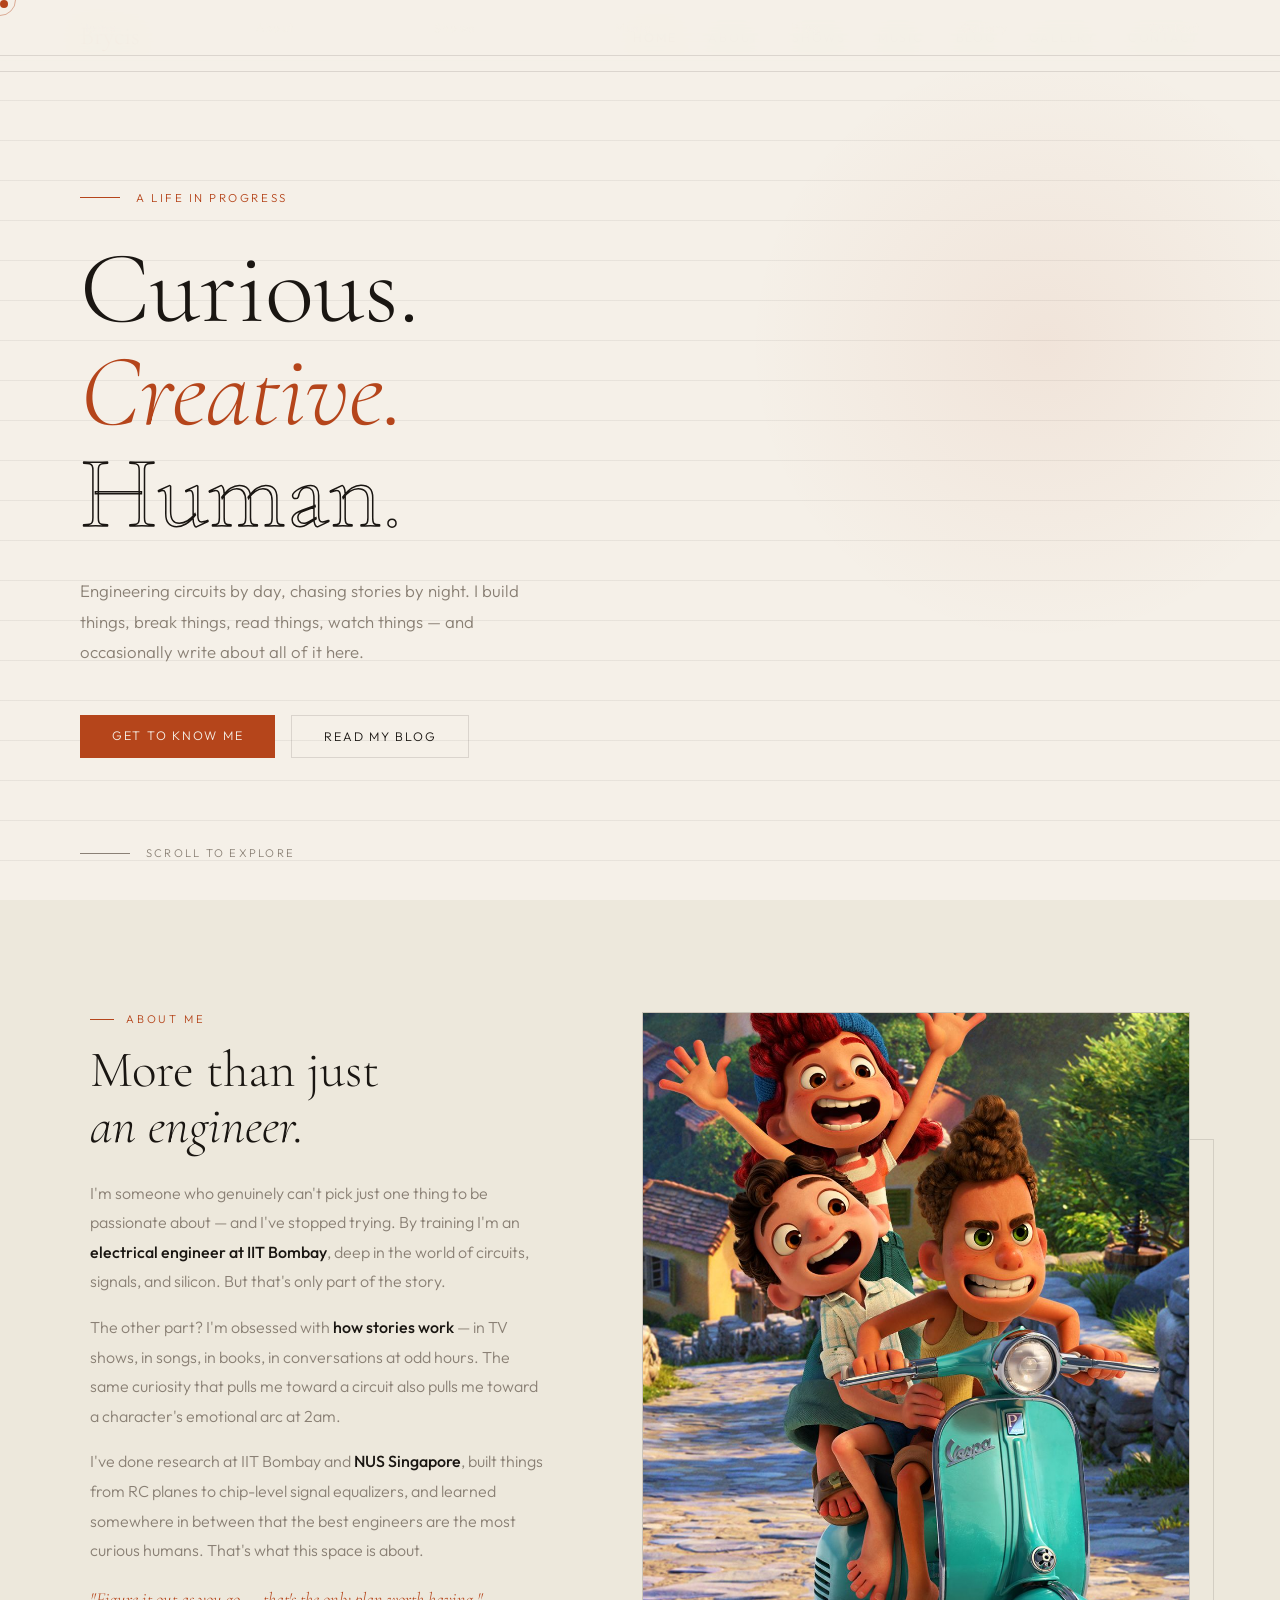
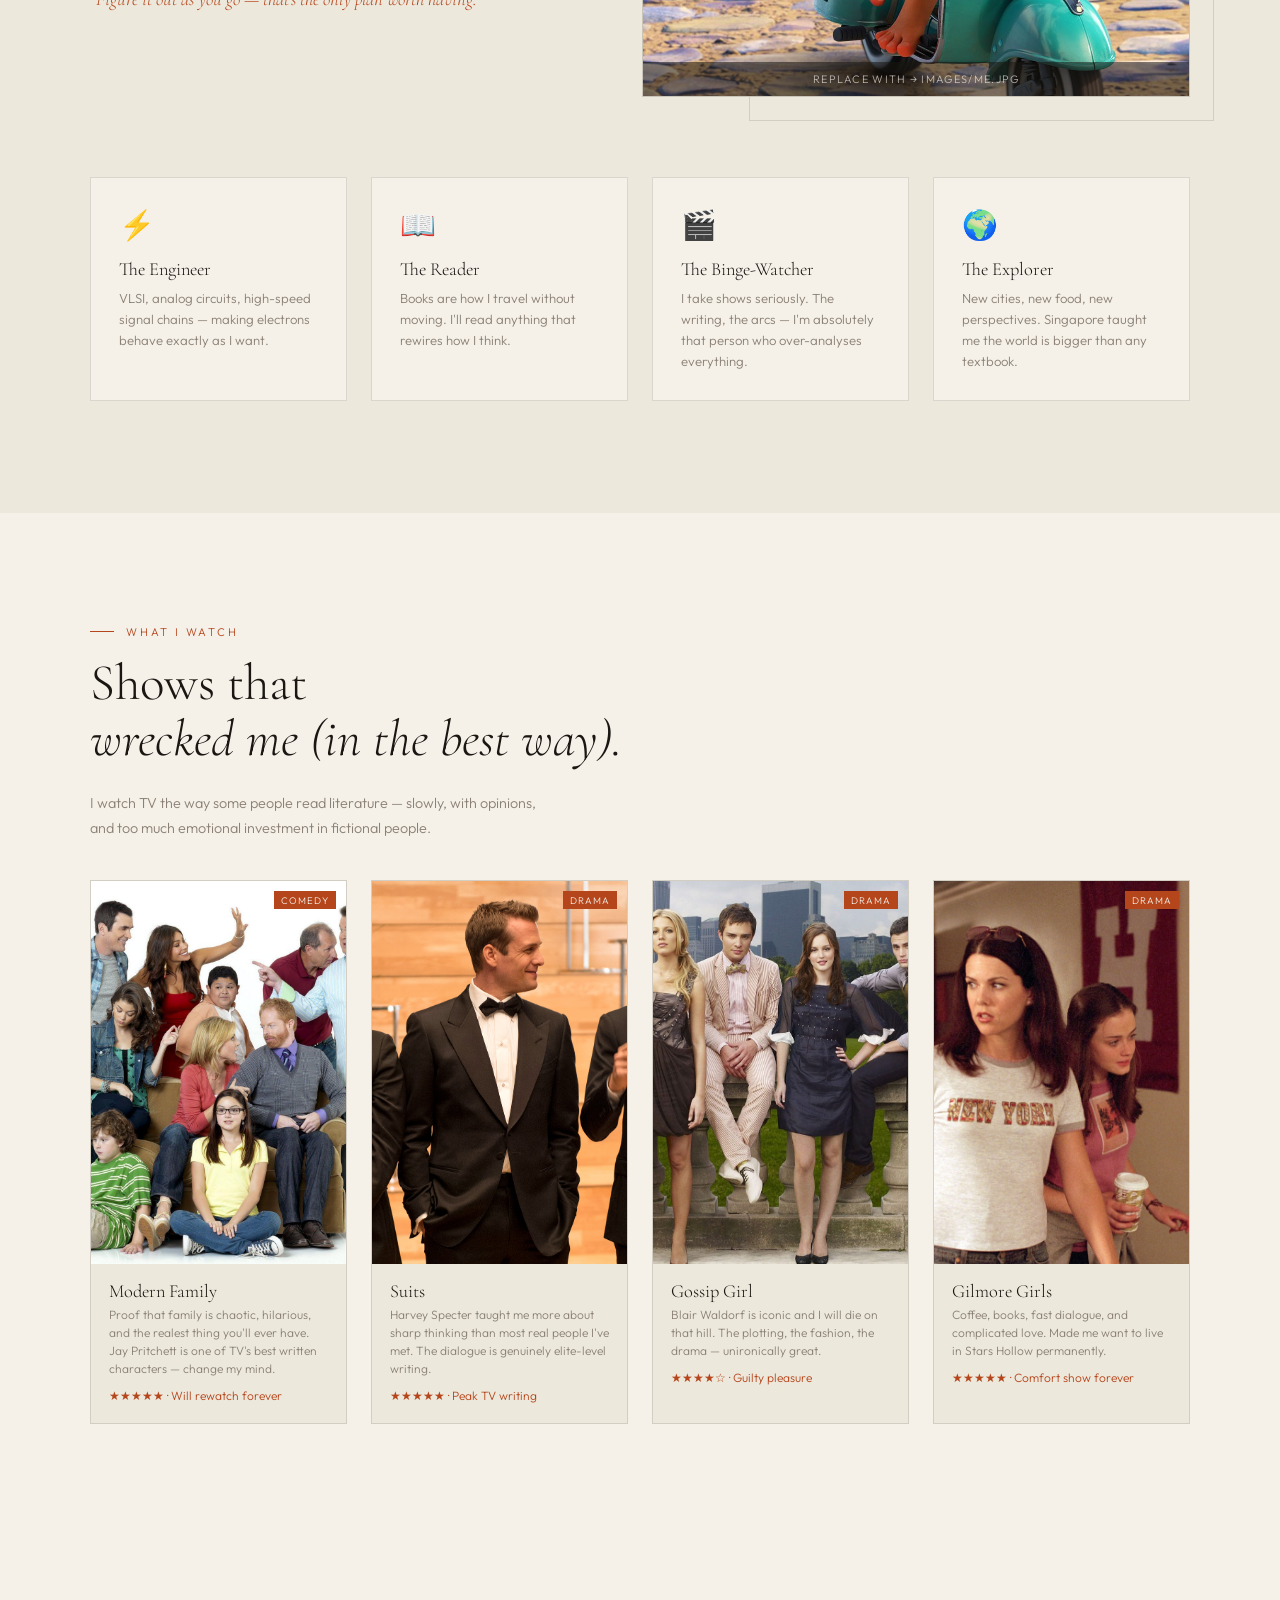
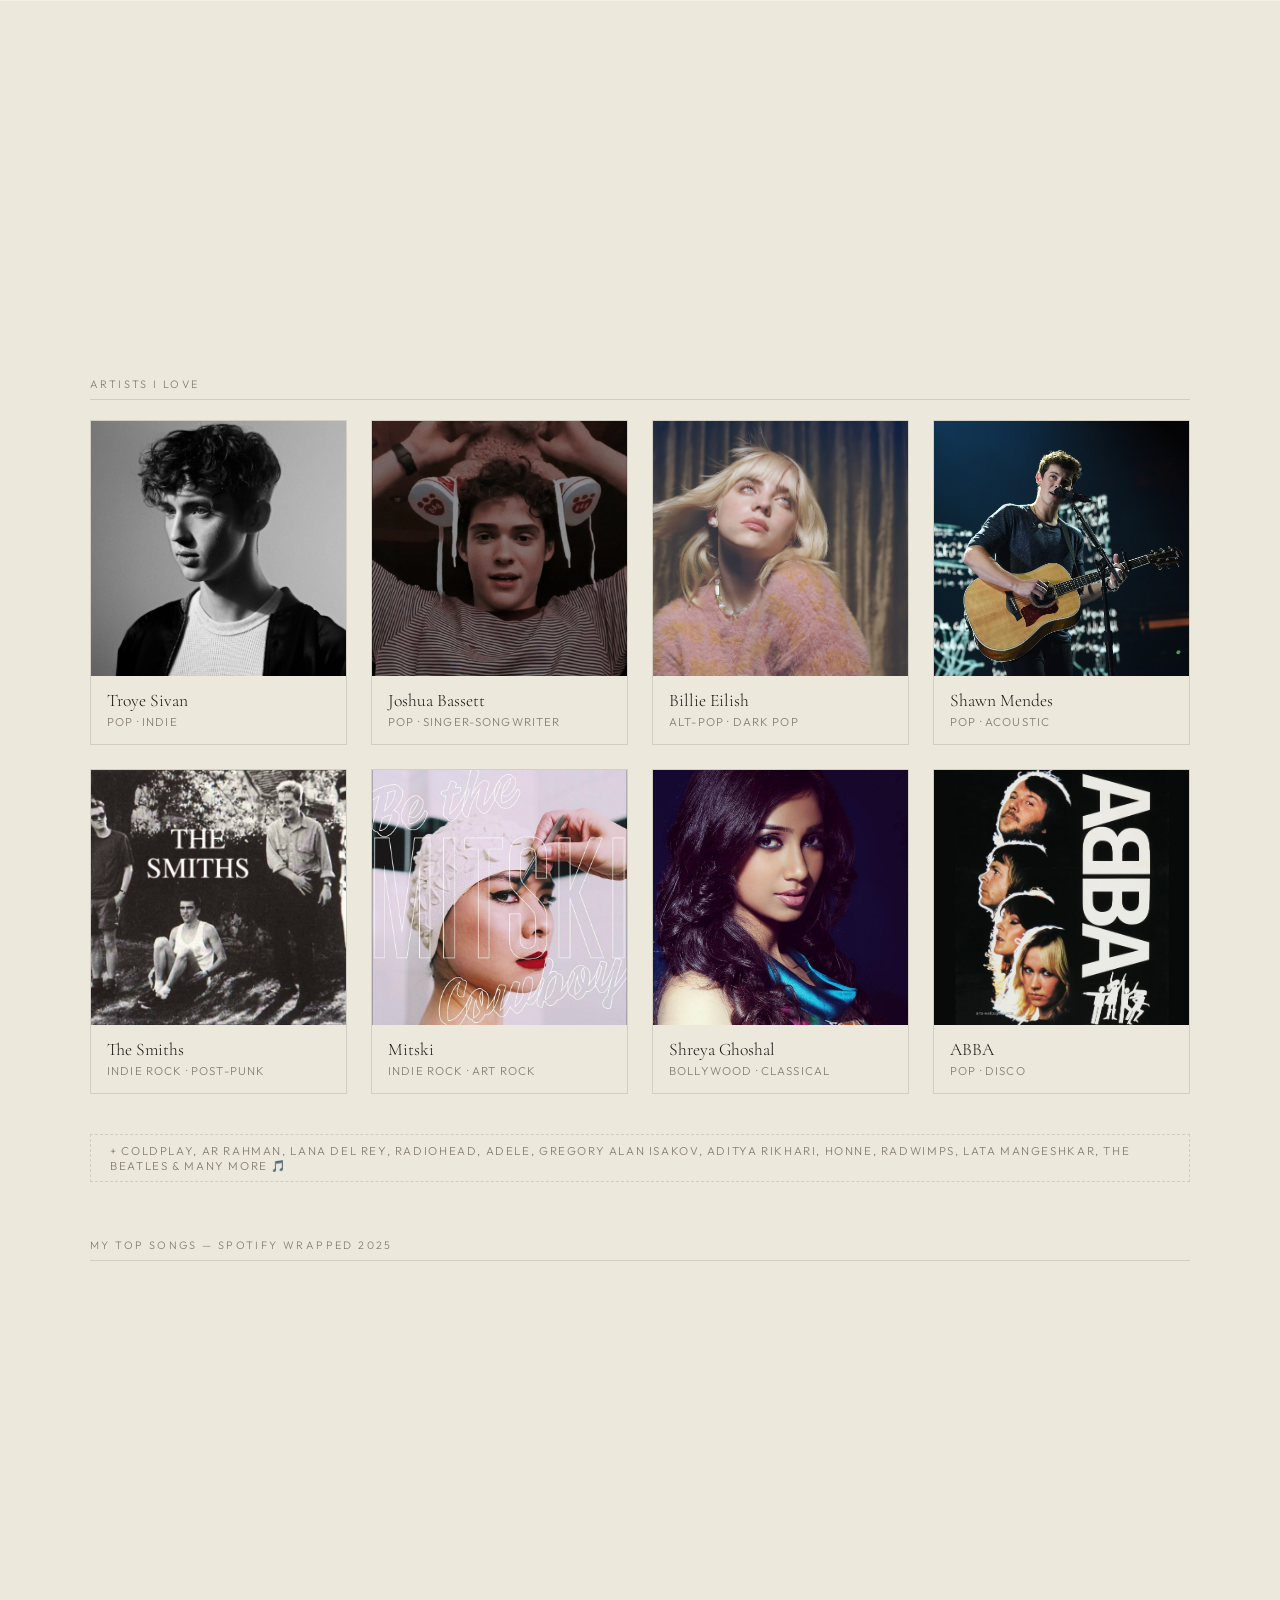
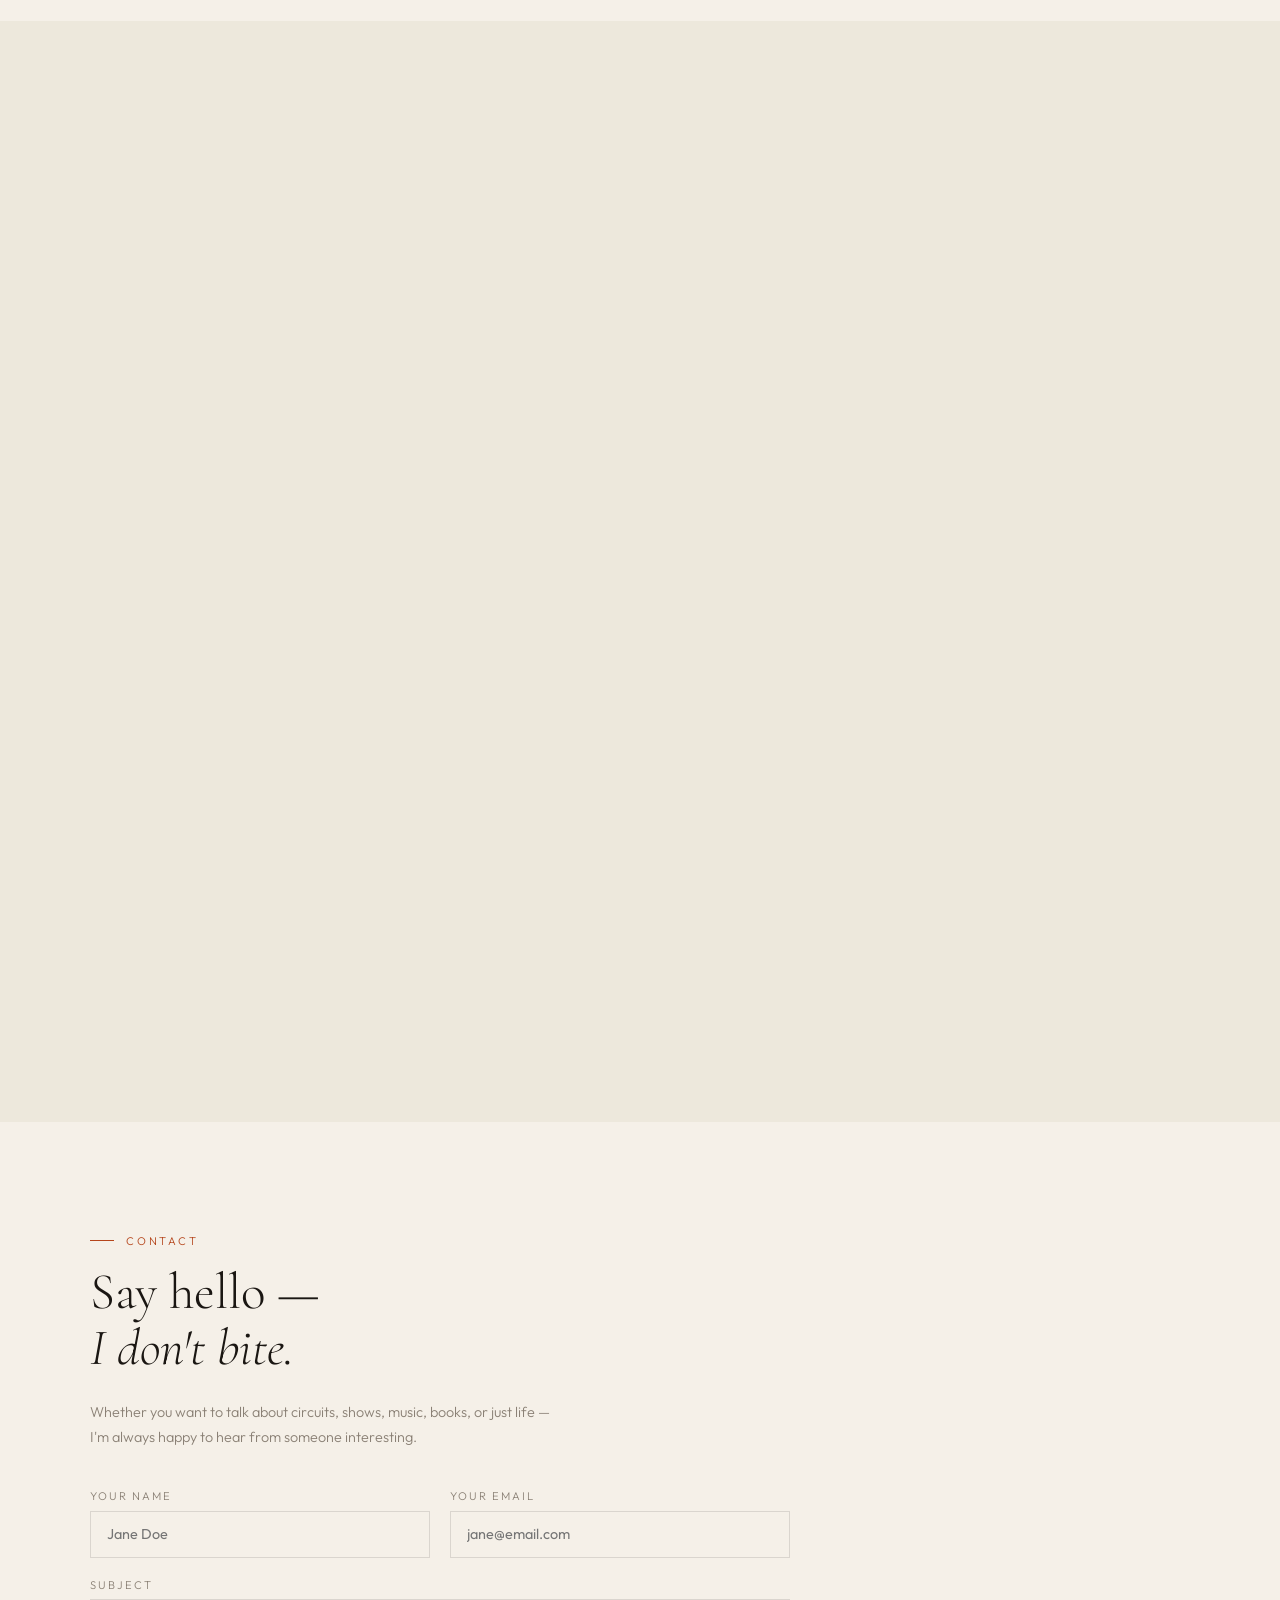
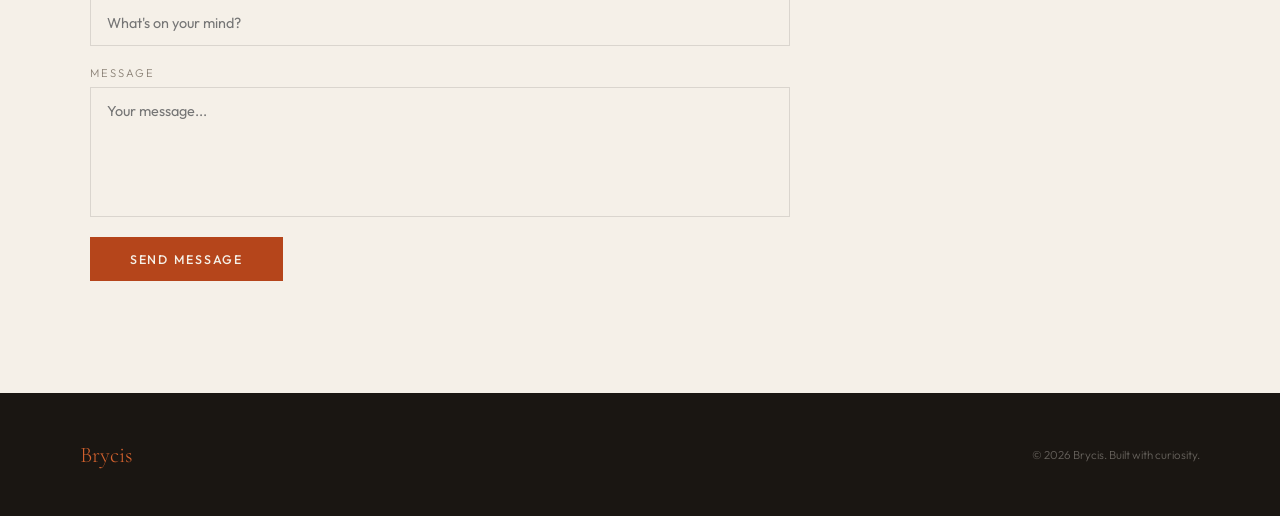
==== commit f7077ae5: "Multi-page blog + contact form" ====
--- a/index.html
+++ b/index.html
@@ -7,23 +7,16 @@
   <link href="https://fonts.googleapis.com/css2?family=Cormorant+Garamond:ital,wght@0,300;0,400;0,600;1,300;1,400&family=Outfit:wght@300;400;500&display=swap" rel="stylesheet"/>
   <style>
     *, *::before, *::after { margin:0; padding:0; box-sizing:border-box; }
-    :root {
-      --ink:#1a1612; --paper:#f5f0e8; --paper2:#ede8dc; --paper3:#e4ddd0;
-      --rust:#b5451b; --rust2:#d4622e; --muted:#8a8075; --border:rgba(26,22,18,0.12);
-    }
+    :root { --ink:#1a1612; --paper:#f5f0e8; --paper2:#ede8dc; --paper3:#e4ddd0; --rust:#b5451b; --rust2:#d4622e; --muted:#8a8075; --border:rgba(26,22,18,0.12); }
     html{scroll-behavior:smooth;}
     body{background:var(--paper);color:var(--ink);font-family:'Outfit',sans-serif;font-weight:300;overflow-x:hidden;cursor:none;}
     .cur{width:8px;height:8px;background:var(--rust);border-radius:50%;position:fixed;top:0;left:0;pointer-events:none;z-index:9999;}
     .cur-ring{width:32px;height:32px;border:1.5px solid var(--rust);border-radius:50%;position:fixed;top:0;left:0;pointer-events:none;z-index:9998;opacity:0.4;}
-
-    /* NAV */
     nav{position:fixed;top:0;left:0;right:0;z-index:200;display:flex;justify-content:space-between;align-items:center;padding:1.25rem 5rem;background:rgba(245,240,232,0.93);backdrop-filter:blur(16px);border-bottom:1px solid var(--border);}
     .nav-logo{font-family:'Cormorant Garamond',serif;font-size:1.6rem;color:var(--rust);text-decoration:none;}
     .nav-links{display:flex;gap:2rem;list-style:none;}
     .nav-links a{color:var(--muted);text-decoration:none;font-size:0.78rem;letter-spacing:0.14em;text-transform:uppercase;transition:color 0.3s;}
     .nav-links a:hover{color:var(--rust);}
-
-    /* HERO */
     #home{min-height:100vh;display:flex;align-items:center;padding:8rem 5rem 5rem;position:relative;overflow:hidden;}
     .hero-lines{position:absolute;inset:0;background-image:repeating-linear-gradient(0deg,transparent,transparent 39px,var(--border) 39px,var(--border) 40px);opacity:0.5;}
     .hero-glow{position:absolute;right:-5%;top:5%;width:600px;height:600px;background:radial-gradient(ellipse,rgba(181,69,27,0.07) 0%,transparent 70%);border-radius:50%;}
@@ -43,8 +36,6 @@
     .btn-out:hover{border-color:var(--rust);color:var(--rust);transform:translateY(-2px);}
     .scroll-hint{position:absolute;bottom:2.5rem;left:5rem;display:flex;align-items:center;gap:1rem;font-size:0.7rem;letter-spacing:0.2em;text-transform:uppercase;color:var(--muted);animation:fadeUp 1s ease 0.6s both;}
     .scroll-line{width:50px;height:1px;background:var(--muted);}
-
-    /* SHARED */
     .padded{padding:7rem 5rem;}
     .wrap{max-width:1100px;margin:0 auto;}
     .bg2{background:var(--paper2);}
@@ -53,7 +44,6 @@
     h2.sec-h{font-family:'Cormorant Garamond',serif;font-size:clamp(2.2rem,4vw,3.8rem);font-weight:300;line-height:1.1;margin-bottom:1.5rem;}
     .sub-p{color:var(--muted);font-size:0.9rem;line-height:1.7;max-width:460px;margin-bottom:2.5rem;}
     .cat-label{font-size:0.68rem;letter-spacing:0.22em;text-transform:uppercase;color:var(--muted);margin:3rem 0 1.25rem;padding-bottom:0.5rem;border-bottom:1px solid var(--border);}
-
     /* ABOUT */
     .about-grid{display:grid;grid-template-columns:1fr 1.2fr;gap:6rem;align-items:start;margin-bottom:5rem;}
     .about-p{font-size:1rem;color:var(--muted);line-height:1.85;margin-bottom:1rem;}
@@ -61,7 +51,7 @@
     .about-img-wrap{position:relative;}
     .about-img{aspect-ratio:4/5;background:var(--paper3);border:1px solid var(--border);overflow:hidden;display:flex;align-items:center;justify-content:center;font-size:6rem;position:relative;}
     .about-img img{width:100%;height:100%;object-fit:cover;position:absolute;inset:0;}
-    .about-img-hint{position:absolute;bottom:0;left:0;right:0;background:rgba(26,22,18,0.6);text-align:center;padding:0.75rem;font-size:0.7rem;letter-spacing:0.15em;text-transform:uppercase;color:rgba(245,240,232,0.7);}
+    .about-img-hint{position:absolute;bottom:0;left:0;right:0;background:rgba(26,22,18,0.55);text-align:center;padding:0.6rem;font-size:0.68rem;letter-spacing:0.12em;text-transform:uppercase;color:rgba(245,240,232,0.7);}
     .about-img-deco{position:absolute;bottom:-1.5rem;right:-1.5rem;width:85%;aspect-ratio:4/5;border:1px solid var(--border);z-index:-1;}
     .traits{display:grid;grid-template-columns:repeat(4,1fr);gap:1.5rem;}
     .trait{padding:1.75rem;background:var(--paper);border:1px solid var(--border);transition:border-color 0.3s,transform 0.3s;}
@@ -69,7 +59,6 @@
     .trait-icon{font-size:1.8rem;margin-bottom:1rem;}
     .trait-name{font-family:'Cormorant Garamond',serif;font-size:1.15rem;margin-bottom:0.5rem;}
     .trait-desc{font-size:0.82rem;color:var(--muted);line-height:1.6;}
-
     /* SHOWS */
     .shows-grid{display:grid;grid-template-columns:repeat(4,1fr);gap:1.5rem;margin-bottom:1rem;}
     .show-card{background:var(--paper2);border:1px solid var(--border);overflow:hidden;transition:transform 0.3s,border-color 0.3s;cursor:none;}
@@ -82,7 +71,6 @@
     .show-note{font-size:0.75rem;color:var(--muted);line-height:1.5;margin-bottom:0.6rem;}
     .show-stars{color:var(--rust);font-size:0.75rem;}
     .more-tag{display:inline-block;padding:0.5rem 1.2rem;border:1px dashed var(--border);font-size:0.72rem;letter-spacing:0.14em;text-transform:uppercase;color:var(--muted);margin-top:1rem;}
-
     /* MUSIC */
     .music-grid{display:grid;grid-template-columns:repeat(4,1fr);gap:1.5rem;margin-bottom:1.5rem;}
     .singer-card{background:var(--paper2);border:1px solid var(--border);overflow:hidden;transition:transform 0.3s,border-color 0.3s;cursor:none;}
@@ -92,8 +80,6 @@
     .singer-body{padding:0.9rem 1rem;}
     .singer-name{font-family:'Cormorant Garamond',serif;font-size:1.1rem;margin-bottom:0.2rem;}
     .singer-genre{font-size:0.72rem;color:var(--muted);letter-spacing:0.1em;text-transform:uppercase;}
-
-    /* TOP SONGS */
     .songs-list{display:grid;grid-template-columns:repeat(2,1fr);gap:0.6rem;margin-bottom:1.5rem;}
     .song-item{display:flex;align-items:center;gap:1rem;padding:0.8rem 1rem;background:var(--paper2);border:1px solid var(--border);transition:border-color 0.3s;}
     .song-item:hover{border-color:var(--rust);}
@@ -102,10 +88,9 @@
     .song-title{font-size:0.88rem;font-weight:400;margin-bottom:0.15rem;}
     .song-artist{font-size:0.75rem;color:var(--muted);}
     .song-note{font-size:0.7rem;color:var(--rust);margin-left:auto;letter-spacing:0.05em;}
-
     /* BLOG */
     .blog-grid{display:grid;grid-template-columns:1.4fr 1fr 1fr;gap:1.5rem;}
-    .bcard{background:var(--paper);border:1px solid var(--border);overflow:hidden;transition:transform 0.3s,border-color 0.3s;cursor:none;}
+    .bcard{background:var(--paper);border:1px solid var(--border);overflow:hidden;transition:transform 0.3s,border-color 0.3s;cursor:none;text-decoration:none;color:inherit;display:block;}
     .bcard:hover{transform:translateY(-5px);border-color:var(--rust);}
     .bcard.feat{grid-row:span 2;}
     .bthumb{aspect-ratio:16/9;background:var(--paper3);overflow:hidden;position:relative;display:flex;align-items:center;justify-content:center;font-size:3rem;}
@@ -117,9 +102,7 @@
     .btitle{font-family:'Cormorant Garamond',serif;font-size:1.25rem;line-height:1.25;margin-bottom:0.6rem;}
     .bcard.feat .btitle{font-size:1.65rem;}
     .bexcerpt{font-size:0.82rem;color:var(--muted);line-height:1.65;margin-bottom:1rem;}
-    .blink{font-size:0.7rem;letter-spacing:0.12em;text-transform:uppercase;color:var(--rust);text-decoration:none;}
-    .blink:hover{text-decoration:underline;}
-
+    .blink{font-size:0.7rem;letter-spacing:0.12em;text-transform:uppercase;color:var(--rust);}
     /* GALLERY */
     .gallery-section-title{font-family:'Cormorant Garamond',serif;font-size:1.3rem;margin-bottom:1.25rem;display:flex;align-items:center;gap:0.75rem;}
     .gallery-section-title::after{content:'';flex:1;height:1px;background:var(--border);}
@@ -127,11 +110,10 @@
     .gitem{break-inside:avoid;margin-bottom:1.2rem;background:var(--paper2);border:1px solid var(--border);overflow:hidden;position:relative;cursor:none;}
     .gitem:hover .gover{opacity:1;}
     .ginner{display:flex;align-items:center;justify-content:center;font-size:2.5rem;background:var(--paper3);}
-    .ginner.t{height:260px;} .ginner.m{height:190px;} .ginner.s{height:150px;}
+    .ginner.t{height:260px;}.ginner.m{height:190px;}.ginner.s{height:150px;}
     .ginner img{width:100%;height:100%;object-fit:cover;}
     .gover{position:absolute;inset:0;background:rgba(26,22,18,0.55);display:flex;align-items:center;justify-content:center;opacity:0;transition:opacity 0.3s;}
     .gover span{font-size:0.7rem;letter-spacing:0.18em;text-transform:uppercase;color:var(--paper);}
-
     /* CONTACT */
     .cform{display:grid;grid-template-columns:1fr 1fr;gap:1.25rem;max-width:700px;}
     .fg{display:flex;flex-direction:column;gap:0.45rem;}
@@ -142,21 +124,19 @@
     textarea{height:130px;}
     .csub{grid-column:span 2;justify-self:start;background:var(--rust);color:var(--paper);border:none;padding:0.9rem 2.5rem;font-family:'Outfit',sans-serif;font-size:0.78rem;letter-spacing:0.14em;text-transform:uppercase;font-weight:500;cursor:none;transition:all 0.3s;}
     .csub:hover{background:var(--rust2);transform:translateY(-2px);}
-
+    .form-success{display:none;padding:1.25rem;background:rgba(74,94,79,0.1);border:1px solid rgba(74,94,79,0.3);color:#4a5e4f;font-size:0.88rem;margin-top:1rem;}
     footer{background:var(--ink);color:var(--paper);padding:3rem 5rem;display:flex;justify-content:space-between;align-items:center;flex-wrap:wrap;gap:1rem;}
     .fl{font-family:'Cormorant Garamond',serif;font-size:1.4rem;color:var(--rust2);}
     .fn{display:flex;gap:1.5rem;flex-wrap:wrap;}
     .fn a{color:rgba(245,240,232,0.5);text-decoration:none;font-size:0.75rem;letter-spacing:0.1em;transition:color 0.3s;}
     .fn a:hover{color:var(--rust2);}
     .fc{font-size:0.72rem;color:rgba(245,240,232,0.35);}
-
     @keyframes fadeUp{from{opacity:0;transform:translateY(24px)}to{opacity:1;transform:translateY(0)}}
     .rev{opacity:0;transform:translateY(28px);transition:opacity 0.7s ease,transform 0.7s ease;}
     .rev.vis{opacity:1;transform:translateY(0);}
     .d1{transition-delay:0.1s}.d2{transition-delay:0.2s}.d3{transition-delay:0.3s}.d4{transition-delay:0.4s}
-
     @media(max-width:900px){
-      nav{padding:1rem 1.5rem;} .nav-links{display:none;}
+      nav{padding:1rem 1.5rem;}.nav-links{display:none;}
       #home,.padded{padding:4rem 1.5rem;}
       .about-grid{grid-template-columns:1fr;gap:3rem;}
       .traits,.shows-grid,.music-grid{grid-template-columns:1fr 1fr;}
@@ -170,13 +150,11 @@
   </style>
 </head>
 <body>
-
 <div class="cur" id="cur"></div>
 <div class="cur-ring" id="curRing"></div>
 
-<!-- NAV -->
 <nav>
-  <a href="#home" class="nav-logo">Brycis</a>
+  <a href="index.html" class="nav-logo">Brycis</a>
   <ul class="nav-links">
     <li><a href="#home">Home</a></li>
     <li><a href="#about">About</a></li>
@@ -213,23 +191,23 @@
         <h2 class="sec-h rev">More than just<br/><em style="font-style:italic">an engineer.</em></h2>
         <p class="about-p rev">I'm someone who genuinely can't pick just one thing to be passionate about — and I've stopped trying. By training I'm an <strong>electrical engineer at IIT Bombay</strong>, deep in the world of circuits, signals, and silicon. But that's only part of the story.</p>
         <p class="about-p rev">The other part? I'm obsessed with <strong>how stories work</strong> — in TV shows, in songs, in books, in conversations at odd hours. The same curiosity that pulls me toward a circuit also pulls me toward a character's emotional arc at 2am.</p>
-        <p class="about-p rev">I've done research at IIT Bombay and <strong>NUS Singapore</strong>, built things from RC planes to chip-level signal equalizers, and somewhere in between also learned that the best engineers are the most curious humans. That's what this space is about.</p>
+        <p class="about-p rev">I've done research at IIT Bombay and <strong>NUS Singapore</strong>, built things from RC planes to chip-level signal equalizers, and learned somewhere in between that the best engineers are the most curious humans. That's what this space is about.</p>
         <p class="about-p rev" style="color:var(--rust);font-style:italic;font-family:'Cormorant Garamond',serif;font-size:1.15rem;">"Figure it out as you go — that's the only plan worth having."</p>
       </div>
       <div class="about-img-wrap rev">
         <div class="about-img">
+          <img src="images/me.jpg" alt="Brycis" onerror="this.style.display='none'"/>
           🧑‍💻
-          <!-- TO ADD YOUR PHOTO: replace the emoji above with: <img src="images/me.jpg" alt="Brycis"/> -->
-          <div class="about-img-hint">Add your photo → images/me.jpg</div>
+          <div class="about-img-hint">Replace with → images/me.jpg</div>
         </div>
         <div class="about-img-deco"></div>
       </div>
     </div>
     <div class="traits">
-      <div class="trait rev"><div class="trait-icon">⚡</div><div class="trait-name">The Engineer</div><div class="trait-desc">VLSI, analog circuits, high-speed signal chains — I spend a lot of time making electrons behave exactly as I want.</div></div>
-      <div class="trait rev d1"><div class="trait-icon">📖</div><div class="trait-name">The Reader</div><div class="trait-desc">Books are how I travel without moving. I'll read anything that rewires how I think about something.</div></div>
-      <div class="trait rev d2"><div class="trait-icon">🎬</div><div class="trait-name">The Binge-Watcher</div><div class="trait-desc">I take shows seriously — the writing, the arcs, the characters. I'm absolutely that person who over-analyses everything.</div></div>
-      <div class="trait rev d3"><div class="trait-icon">🌍</div><div class="trait-name">The Explorer</div><div class="trait-desc">New cities, new food, new perspectives. Singapore taught me the world is bigger and more interesting than any textbook.</div></div>
+      <div class="trait rev"><div class="trait-icon">⚡</div><div class="trait-name">The Engineer</div><div class="trait-desc">VLSI, analog circuits, high-speed signal chains — making electrons behave exactly as I want.</div></div>
+      <div class="trait rev d1"><div class="trait-icon">📖</div><div class="trait-name">The Reader</div><div class="trait-desc">Books are how I travel without moving. I'll read anything that rewires how I think.</div></div>
+      <div class="trait rev d2"><div class="trait-icon">🎬</div><div class="trait-name">The Binge-Watcher</div><div class="trait-desc">I take shows seriously. The writing, the arcs — I'm absolutely that person who over-analyses everything.</div></div>
+      <div class="trait rev d3"><div class="trait-icon">🌍</div><div class="trait-name">The Explorer</div><div class="trait-desc">New cities, new food, new perspectives. Singapore taught me the world is bigger than any textbook.</div></div>
     </div>
   </div>
 </section>
@@ -240,51 +218,22 @@
     <p class="sec-label rev">What I Watch</p>
     <h2 class="sec-h rev">Shows that<br/><em style="font-style:italic">wrecked me (in the best way).</em></h2>
     <p class="sub-p rev">I watch TV the way some people read literature — slowly, with opinions, and too much emotional investment in fictional people.</p>
-
     <div class="shows-grid">
       <div class="show-card rev">
-        <div class="show-img">
-          <img src="images/shows/modern-family.jpg" alt="Modern Family" onerror="this.style.display='none'"/>
-          🏠<span class="show-badge">Comedy</span>
-        </div>
-        <div class="show-body">
-          <div class="show-name">Modern Family</div>
-          <div class="show-note">Proof that family is chaotic, hilarious, and the realest thing you'll ever have. Jay Pritchett is one of TV's best written characters — change my mind.</div>
-          <div class="show-stars">★★★★★ · Will rewatch forever</div>
-        </div>
+        <div class="show-img"><img src="images/shows/modern-family.jpg" alt="Modern Family" onerror="this.style.display='none'"/>🏠<span class="show-badge">Comedy</span></div>
+        <div class="show-body"><div class="show-name">Modern Family</div><div class="show-note">Proof that family is chaotic, hilarious, and the realest thing you'll ever have. Jay Pritchett is one of TV's best written characters — change my mind.</div><div class="show-stars">★★★★★ · Will rewatch forever</div></div>
       </div>
       <div class="show-card rev d1">
-        <div class="show-img">
-          <img src="images/shows/suits.jpg" alt="Suits" onerror="this.style.display='none'"/>
-          ⚖️<span class="show-badge">Drama</span>
-        </div>
-        <div class="show-body">
-          <div class="show-name">Suits</div>
-          <div class="show-note">Harvey Specter taught me more about sharp thinking and confidence than most real people I've met. The dialogue is genuinely elite-level writing.</div>
-          <div class="show-stars">★★★★★ · Peak TV writing</div>
-        </div>
+        <div class="show-img"><img src="images/shows/suits.jpg" alt="Suits" onerror="this.style.display='none'"/>⚖️<span class="show-badge">Drama</span></div>
+        <div class="show-body"><div class="show-name">Suits</div><div class="show-note">Harvey Specter taught me more about sharp thinking than most real people I've met. The dialogue is genuinely elite-level writing.</div><div class="show-stars">★★★★★ · Peak TV writing</div></div>
       </div>
       <div class="show-card rev d2">
-        <div class="show-img">
-          <img src="images/shows/gossip-girl.jpg" alt="Gossip Girl" onerror="this.style.display='none'"/>
-          🗽<span class="show-badge">Drama</span>
-        </div>
-        <div class="show-body">
-          <div class="show-name">Gossip Girl</div>
-          <div class="show-note">Guilty pleasure? Absolutely. But the plotting, the fashion, the drama — Blair Waldorf is iconic and I will die on that hill.</div>
-          <div class="show-stars">★★★★☆ · Unironically great</div>
-        </div>
+        <div class="show-img"><img src="images/shows/gossip-girl.jpg" alt="Gossip Girl" onerror="this.style.display='none'"/>🗽<span class="show-badge">Drama</span></div>
+        <div class="show-body"><div class="show-name">Gossip Girl</div><div class="show-note">Blair Waldorf is iconic and I will die on that hill. The plotting, the fashion, the drama — unironically great.</div><div class="show-stars">★★★★☆ · Guilty pleasure</div></div>
       </div>
       <div class="show-card rev d3">
-        <div class="show-img">
-          <img src="images/shows/gilmore-girls.jpg" alt="Gilmore Girls" onerror="this.style.display='none'"/>
-          ☕<span class="show-badge">Drama</span>
-        </div>
-        <div class="show-body">
-          <div class="show-name">Gilmore Girls</div>
-          <div class="show-note">Coffee, books, fast dialogue, and complicated mother-daughter love. Lorelai and Rory made me want to live in Stars Hollow and drink more coffee.</div>
-          <div class="show-stars">★★★★★ · Comfort show forever</div>
-        </div>
+        <div class="show-img"><img src="images/shows/gilmore-girls.jpg" alt="Gilmore Girls" onerror="this.style.display='none'"/>☕<span class="show-badge">Drama</span></div>
+        <div class="show-body"><div class="show-name">Gilmore Girls</div><div class="show-note">Coffee, books, fast dialogue, and complicated love. Made me want to live in Stars Hollow permanently.</div><div class="show-stars">★★★★★ · Comfort show forever</div></div>
       </div>
     </div>
     <div class="more-tag rev">+ Many more on the watchlist — always open to recommendations 📺</div>
@@ -296,48 +245,22 @@
   <div class="wrap">
     <p class="sec-label rev">What I Listen To</p>
     <h2 class="sec-h rev">Music that<br/><em style="font-style:italic">lives in my head rent-free.</em></h2>
-    <p class="sub-p rev">My taste is all over the place — Coldplay at sunrise, Radiohead at midnight, AR Rahman when I'm homesick, Billie Eilish when I need to feel something. No apologies.</p>
-
+    <p class="sub-p rev">Coldplay at sunrise, Radiohead at midnight, AR Rahman when I'm homesick, Billie Eilish when I need to feel something. No apologies.</p>
     <div class="cat-label rev">Artists I Love</div>
     <div class="music-grid">
-      <div class="singer-card rev">
-        <div class="singer-img"><img src="images/music/singer1.jpg" alt="Troye Sivan" onerror="this.style.display='none'"/>🎤</div>
-        <div class="singer-body"><div class="singer-name">Troye Sivan</div><div class="singer-genre">Pop · Indie</div></div>
-      </div>
-      <div class="singer-card rev d1">
-        <div class="singer-img"><img src="images/music/singer2.jpg" alt="Joshua Bassett" onerror="this.style.display='none'"/>🎸</div>
-        <div class="singer-body"><div class="singer-name">Joshua Bassett</div><div class="singer-genre">Pop · Singer-Songwriter</div></div>
-      </div>
-      <div class="singer-card rev d2">
-        <div class="singer-img"><img src="images/music/singer3.jpg" alt="Billie Eilish" onerror="this.style.display='none'"/>🎵</div>
-        <div class="singer-body"><div class="singer-name">Billie Eilish</div><div class="singer-genre">Alt-Pop · Dark Pop</div></div>
-      </div>
-      <div class="singer-card rev d3">
-        <div class="singer-img"><img src="images/music/singer4.jpg" alt="Shawn Mendes" onerror="this.style.display='none'"/>🎙️</div>
-        <div class="singer-body"><div class="singer-name">Shawn Mendes</div><div class="singer-genre">Pop · Acoustic</div></div>
-      </div>
-      <div class="singer-card rev">
-        <div class="singer-img"><img src="images/music/singer5.jpg" alt="The Smiths" onerror="this.style.display='none'"/>🎸</div>
-        <div class="singer-body"><div class="singer-name">The Smiths</div><div class="singer-genre">Indie Rock · Post-Punk</div></div>
-      </div>
-      <div class="singer-card rev d1">
-        <div class="singer-img"><img src="images/music/singer6.jpg" alt="Mitski" onerror="this.style.display='none'"/>🎹</div>
-        <div class="singer-body"><div class="singer-name">Mitski</div><div class="singer-genre">Indie Rock · Art Rock</div></div>
-      </div>
-      <div class="singer-card rev d2">
-        <div class="singer-img"><img src="images/music/singer7.jpg" alt="Shreya Ghoshal" onerror="this.style.display='none'"/>🎶</div>
-        <div class="singer-body"><div class="singer-name">Shreya Ghoshal</div><div class="singer-genre">Bollywood · Classical</div></div>
-      </div>
-      <div class="singer-card rev d3">
-        <div class="singer-img"><img src="images/music/singer8.jpg" alt="ABBA" onerror="this.style.display='none'"/>✨</div>
-        <div class="singer-body"><div class="singer-name">ABBA</div><div class="singer-genre">Pop · Disco</div></div>
-      </div>
-    </div>
-    <div class="more-tag rev">+ Coldplay, AR Rahman, Lana Del Rey, Radiohead, Adele, Gregory Alan Isakov, Aditya Rikhari, HONNE, RADWIMPS, Lata Mangeshkar & many more 🎵</div>
-
+      <div class="singer-card rev"><div class="singer-img"><img src="images/music/singer1.jpg" alt="Troye Sivan" onerror="this.style.display='none'"/>🎤</div><div class="singer-body"><div class="singer-name">Troye Sivan</div><div class="singer-genre">Pop · Indie</div></div></div>
+      <div class="singer-card rev d1"><div class="singer-img"><img src="images/music/singer2.jpg" alt="Joshua Bassett" onerror="this.style.display='none'"/>🎸</div><div class="singer-body"><div class="singer-name">Joshua Bassett</div><div class="singer-genre">Pop · Singer-Songwriter</div></div></div>
+      <div class="singer-card rev d2"><div class="singer-img"><img src="images/music/singer3.jpg" alt="Billie Eilish" onerror="this.style.display='none'"/>🎵</div><div class="singer-body"><div class="singer-name">Billie Eilish</div><div class="singer-genre">Alt-Pop · Dark Pop</div></div></div>
+      <div class="singer-card rev d3"><div class="singer-img"><img src="images/music/singer4.jpg" alt="Shawn Mendes" onerror="this.style.display='none'"/>🎙️</div><div class="singer-body"><div class="singer-name">Shawn Mendes</div><div class="singer-genre">Pop · Acoustic</div></div></div>
+      <div class="singer-card rev"><div class="singer-img"><img src="images/music/singer5.jpg" alt="The Smiths" onerror="this.style.display='none'"/>🎸</div><div class="singer-body"><div class="singer-name">The Smiths</div><div class="singer-genre">Indie Rock · Post-Punk</div></div></div>
+      <div class="singer-card rev d1"><div class="singer-img"><img src="images/music/singer6.jpg" alt="Mitski" onerror="this.style.display='none'"/>🎹</div><div class="singer-body"><div class="singer-name">Mitski</div><div class="singer-genre">Indie Rock · Art Rock</div></div></div>
+      <div class="singer-card rev d2"><div class="singer-img"><img src="images/music/singer7.jpg" alt="Shreya Ghoshal" onerror="this.style.display='none'"/>🎶</div><div class="singer-body"><div class="singer-name">Shreya Ghoshal</div><div class="singer-genre">Bollywood · Classical</div></div></div>
+      <div class="singer-card rev d3"><div class="singer-img"><img src="images/music/singer8.jpg" alt="ABBA" onerror="this.style.display='none'"/>✨</div><div class="singer-body"><div class="singer-name">ABBA</div><div class="singer-genre">Pop · Disco</div></div></div>
+    </div>
+    <div class="more-tag rev">+ Coldplay, AR Rahman, Lana Del Rey, Radiohead, Adele, Gregory Alan Isakov, Aditya Rikhari, HONNE, RADWIMPS, Lata Mangeshkar, The Beatles & many more 🎵</div>
     <div class="cat-label rev" style="margin-top:3.5rem;">My Top Songs — Spotify Wrapped 2025</div>
     <div class="songs-list">
-      <div class="song-item rev"><span class="song-num">01</span><div class="song-info"><div class="song-title">The Greatest</div><div class="song-artist">Sia</div></div><span class="song-note">♥ favourite</span></div>
+      <div class="song-item rev"><span class="song-num">01</span><div class="song-info"><div class="song-title">The Greatest</div><div class="song-artist">Sia</div></div><span class="song-note">♥ fav</span></div>
       <div class="song-item rev d1"><span class="song-num">02</span><div class="song-info"><div class="song-title">Back to Friends</div><div class="song-artist">Somber</div></div></div>
       <div class="song-item rev"><span class="song-num">03</span><div class="song-info"><div class="song-title">Ava</div><div class="song-artist">Famy</div></div></div>
       <div class="song-item rev d1"><span class="song-num">04</span><div class="song-info"><div class="song-title">Farq Hai</div><div class="song-artist">Suzonn</div></div></div>
@@ -346,19 +269,19 @@
       <div class="song-item rev"><span class="song-num">07</span><div class="song-info"><div class="song-title">What's Up?</div><div class="song-artist">4 Non Blondes</div></div></div>
       <div class="song-item rev d1"><span class="song-num">08</span><div class="song-info"><div class="song-title">Sahiba</div><div class="song-artist">Aditya Rikhari</div></div></div>
       <div class="song-item rev"><span class="song-num">09</span><div class="song-info"><div class="song-title">WILDFLOWER</div><div class="song-artist">Billie Eilish</div></div></div>
-      <div class="song-item rev d1"><span class="song-num">10</span><div class="song-info"><div class="song-title">Deslocado</div><div class="song-artist">NAPA</div></div></div>
+      <div class="song-item rev d1"><span class="song-num">10</span><div class="song-info"><div class="song-title">Summertime Sadness</div><div class="song-artist">Lana Del Rey</div></div></div>
       <div class="song-item rev"><span class="song-num">11</span><div class="song-info"><div class="song-title">Tu Bin Bataye</div><div class="song-artist">A.R. Rahman, Madhushree</div></div></div>
-      <div class="song-item rev d1"><span class="song-num">12</span><div class="song-info"><div class="song-title">la la la that's how it goes</div><div class="song-artist">HONNE</div></div></div>
+      <div class="song-item rev d1"><span class="song-num">12</span><div class="song-info"><div class="song-title">Creep</div><div class="song-artist">Radiohead</div></div></div>
       <div class="song-item rev"><span class="song-num">13</span><div class="song-info"><div class="song-title">Unse Jaake Kehdo</div><div class="song-artist">Justh</div></div></div>
-      <div class="song-item rev d1"><span class="song-num">14</span><div class="song-info"><div class="song-title">Summertime Sadness</div><div class="song-artist">Lana Del Rey</div></div></div>
-      <div class="song-item rev"><span class="song-num">15</span><div class="song-info"><div class="song-title">Creep</div><div class="song-artist">Radiohead</div></div></div>
-      <div class="song-item rev d1"><span class="song-num">16</span><div class="song-info"><div class="song-title">Tera Mera Pyar Amar</div><div class="song-artist">Lata Mangeshkar</div></div></div>
-      <div class="song-item rev"><span class="song-num">17</span><div class="song-info"><div class="song-title">I Bet on Losing Dogs</div><div class="song-artist">Mitski</div></div></div>
-      <div class="song-item rev d1"><span class="song-num">18</span><div class="song-info"><div class="song-title">Sparkle (movie ver.)</div><div class="song-artist">RADWIMPS</div></div></div>
-      <div class="song-item rev"><span class="song-num">19</span><div class="song-info"><div class="song-title">Set Fire to the Rain</div><div class="song-artist">Adele</div></div></div>
-      <div class="song-item rev d1"><span class="song-num">20</span><div class="song-info"><div class="song-title">american wedding</div><div class="song-artist">dopuu</div></div></div>
-    </div>
-    <div class="more-tag rev">+ Two Of Us (The Beatles), In This Shirt (The Irrepressibles), Jhol Acoustic (Maanu, Annural Khalid) & many more 🎧</div>
+      <div class="song-item rev d1"><span class="song-num">14</span><div class="song-info"><div class="song-title">I Bet on Losing Dogs</div><div class="song-artist">Mitski</div></div></div>
+      <div class="song-item rev"><span class="song-num">15</span><div class="song-info"><div class="song-title">Sparkle (movie ver.)</div><div class="song-artist">RADWIMPS</div></div></div>
+      <div class="song-item rev d1"><span class="song-num">16</span><div class="song-info"><div class="song-title">Set Fire to the Rain</div><div class="song-artist">Adele</div></div></div>
+      <div class="song-item rev"><span class="song-num">17</span><div class="song-info"><div class="song-title">la la la that's how it goes</div><div class="song-artist">HONNE</div></div></div>
+      <div class="song-item rev d1"><span class="song-num">18</span><div class="song-info"><div class="song-title">Tera Mera Pyar Amar</div><div class="song-artist">Lata Mangeshkar</div></div></div>
+      <div class="song-item rev"><span class="song-num">19</span><div class="song-info"><div class="song-title">Two Of Us</div><div class="song-artist">The Beatles</div></div></div>
+      <div class="song-item rev d1"><span class="song-num">20</span><div class="song-info"><div class="song-title">Jhol — Acoustic</div><div class="song-artist">Maanu, Annural Khalid</div></div></div>
+    </div>
+    <div class="more-tag rev">+ american wedding (dopuu), Deslocado (NAPA), In This Shirt (The Irrepressibles) & many more 🎧</div>
   </div>
 </section>
 
@@ -369,42 +292,33 @@
     <h2 class="sec-h rev">From the blog —<br/><em style="font-style:italic">thoughts out loud.</em></h2>
     <p class="sub-p rev">Things I find interesting, things that confused me, things that made me feel something. No fixed topic. Just honest writing.</p>
     <div class="blog-grid">
-      <div class="bcard feat rev">
-        <div class="bthumb">
-          <img src="images/blog/blog1.jpg" alt="A seed in spring" onerror="this.style.display='none'"/>
-          🌱<span class="btag">Life</span>
-        </div>
+      <a href="blog1.html" class="bcard feat rev">
+        <div class="bthumb"><img src="images/blog/blog1.jpg" alt="Blog 1" onerror="this.style.display='none'"/>🌱<span class="btag">Self</span></div>
         <div class="bbody">
           <p class="bdate">April 12, 2026</p>
-          <h3 class="btitle">A seed in spring</h3>
-          <p class="bexcerpt">There's something quietly miraculous about a seed. It sits in the dark all winter — cold, still, seemingly dead — and yet somewhere inside it, something is waiting. Not impatiently. Just waiting. I think about that a lot. About the seasons in a person's life that look like nothing from the outside, but are secretly everything on the inside. The winter before the bloom.</p>
-          <a href="#" class="blink">Read more →</a>
+          <h3 class="btitle">The Quiet Architect of Becoming</h3>
+          <p class="bexcerpt">Some people move through life loudly, announcing every victory, every wound, every dream. And then there are people like this one — someone whose life unfolds in subtler ways, where growth happens in silence...</p>
+          <span class="blink">Read more →</span>
         </div>
-      </div>
-      <div class="bcard rev d1">
-        <div class="bthumb" style="font-size:2.2rem;">
-          <img src="images/blog/blog2.jpg" alt="The 2am version of you" onerror="this.style.display='none'"/>
-          🌙<span class="btag">Thoughts</span>
-        </div>
+      </a>
+      <a href="blog2.html" class="bcard rev d1">
+        <div class="bthumb" style="font-size:2.2rem;"><img src="images/blog/blog2.jpg" alt="Blog 2" onerror="this.style.display='none'"/>🌊<span class="btag">Dreams</span></div>
         <div class="bbody">
           <p class="bdate">March 3, 2026</p>
-          <h3 class="btitle">The 2am version of you</h3>
-          <p class="bexcerpt">There's a version of you that only shows up late at night. More honest. More scared. More real. I've been trying to listen to that person more.</p>
-          <a href="#" class="blink">Read more →</a>
+          <h3 class="btitle">A Soul Caught Between Dreams and Reality</h3>
+          <p class="bexcerpt">There are certain people who live two lives at once. One visible to the world. One hidden — made of ambition, longing, and quiet belief...</p>
+          <span class="blink">Read more →</span>
         </div>
-      </div>
-      <div class="bcard rev d2">
-        <div class="bthumb" style="font-size:2.2rem;">
-          <img src="images/blog/blog3.jpg" alt="On the art of beginning" onerror="this.style.display='none'"/>
-          ✨<span class="btag">Musings</span>
-        </div>
+      </a>
+      <a href="blog3.html" class="bcard rev d2">
+        <div class="bthumb" style="font-size:2.2rem;"><img src="images/blog/blog3.jpg" alt="Blog 3" onerror="this.style.display='none'"/>✨<span class="btag">Life</span></div>
         <div class="bbody">
           <p class="bdate">Jan 18, 2026</p>
-          <h3 class="btitle">On the art of beginning</h3>
-          <p class="bexcerpt">Starting is the hardest part. Not because you don't know how — but because beginning means admitting you care. And caring is terrifying.</p>
-          <a href="#" class="blink">Read more →</a>
+          <h3 class="btitle">The Unwritten Greatness of an Ordinary Life</h3>
+          <p class="bexcerpt">Some lives look simple until you listen closely. This is the story of someone who has had to grow in places where no one was watching...</p>
+          <span class="blink">Read more →</span>
         </div>
-      </div>
+      </a>
     </div>
   </div>
 </section>
@@ -414,19 +328,17 @@
   <div class="wrap">
     <p class="sec-label rev">Visual World</p>
     <h2 class="sec-h rev">Gallery —<br/><em style="font-style:italic">moments, not poses.</em></h2>
-
     <div class="gallery-section-title rev">🌿 Nature</div>
     <div class="gallery-grid rev">
       <div class="gitem"><div class="ginner t"><img src="images/nature/nature1.jpg" alt="Nature 1" onerror="this.style.display='none'"/>🌅</div><div class="gover"><span>View</span></div></div>
       <div class="gitem"><div class="ginner m"><img src="images/nature/nature2.jpg" alt="Nature 2" onerror="this.style.display='none'"/>🌿</div><div class="gover"><span>View</span></div></div>
       <div class="gitem"><div class="ginner s"><img src="images/nature/nature3.jpg" alt="Nature 3" onerror="this.style.display='none'"/>🌊</div><div class="gover"><span>View</span></div></div>
     </div>
-
     <div class="gallery-section-title rev">🎨 Arts & Creative</div>
     <div class="gallery-grid rev">
       <div class="gitem"><div class="ginner t"><img src="images/arts/art1.jpg" alt="Art 1" onerror="this.style.display='none'"/>🎨</div><div class="gover"><span>View</span></div></div>
       <div class="gitem"><div class="ginner m"><img src="images/arts/art2.jpg" alt="Art 2" onerror="this.style.display='none'"/>✏️</div><div class="gover"><span>View</span></div></div>
-      <div class="gitem"><div class="ginner s" style="background:var(--paper3);display:flex;align-items:center;justify-content:center;font-size:0.8rem;color:var(--muted);letter-spacing:0.1em;text-transform:uppercase;">More coming soon</div></div>
+      <div class="gitem"><div class="ginner s" style="display:flex;align-items:center;justify-content:center;font-size:0.75rem;color:var(--muted);letter-spacing:0.1em;text-transform:uppercase;height:150px;">More coming soon</div></div>
     </div>
   </div>
 </section>
@@ -436,14 +348,15 @@
   <div class="wrap">
     <p class="sec-label rev">Contact</p>
     <h2 class="sec-h rev">Say hello —<br/><em style="font-style:italic">I don't bite.</em></h2>
-    <p class="sub-p rev">Whether you want to talk about circuits, shows, music, books, or just life in general — I'm always happy to hear from someone interesting.</p>
-    <form class="cform rev" action="https://formspree.io/f/YOUR_FORM_ID" method="POST">
+    <p class="sub-p rev">Whether you want to talk about circuits, shows, music, books, or just life — I'm always happy to hear from someone interesting.</p>
+    <form class="cform rev" id="contactForm" action="https://formspree.io/f/mrerazyr" method="POST">
       <div class="fg"><label>Your Name</label><input type="text" name="name" placeholder="Jane Doe" required/></div>
       <div class="fg"><label>Your Email</label><input type="email" name="email" placeholder="jane@email.com" required/></div>
       <div class="fg full"><label>Subject</label><input type="text" name="subject" placeholder="What's on your mind?"/></div>
       <div class="fg full"><label>Message</label><textarea name="message" placeholder="Your message..." required></textarea></div>
       <button type="submit" class="csub">Send Message</button>
     </form>
+    <div class="form-success" id="formSuccess">✓ Message sent! I'll get back to you soon.</div>
   </div>
 </section>
 
@@ -459,12 +372,25 @@
 <script>
   const cur=document.getElementById('cur'),ring=document.getElementById('curRing');
   let mx=0,my=0,rx=0,ry=0;
-  document.addEventListener('mousemove',e=>{ mx=e.clientX;my=e.clientY; cur.style.transform=`translate(${mx-4}px,${my-4}px)`; });
+  document.addEventListener('mousemove',e=>{mx=e.clientX;my=e.clientY;cur.style.transform=`translate(${mx-4}px,${my-4}px)`;});
   (function a(){rx+=(mx-rx)*0.1;ry+=(my-ry)*0.1;ring.style.transform=`translate(${rx-16}px,${ry-16}px)`;requestAnimationFrame(a);})();
   const obs=new IntersectionObserver(es=>{es.forEach(e=>{if(e.isIntersecting)e.target.classList.add('vis');});},{threshold:0.07});
   document.querySelectorAll('.rev').forEach(el=>obs.observe(el));
   const secs=document.querySelectorAll('section[id]'),nas=document.querySelectorAll('.nav-links a');
-  window.addEventListener('scroll',()=>{ let c=''; secs.forEach(s=>{if(window.scrollY>=s.offsetTop-120)c=s.id;}); nas.forEach(a=>{a.style.color=a.getAttribute('href')==='#'+c?'var(--rust)':'';}); });
+  window.addEventListener('scroll',()=>{let c='';secs.forEach(s=>{if(window.scrollY>=s.offsetTop-120)c=s.id;});nas.forEach(a=>{a.style.color=a.getAttribute('href')==='#'+c?'var(--rust)':'';});});
+  // Contact form with Formspree
+  const form=document.getElementById('contactForm');
+  form.addEventListener('submit',async(e)=>{
+    e.preventDefault();
+    const btn=form.querySelector('.csub');
+    btn.textContent='Sending...';btn.disabled=true;
+    const data=new FormData(form);
+    try{
+      const res=await fetch(form.action,{method:'POST',body:data,headers:{'Accept':'application/json'}});
+      if(res.ok){form.style.display='none';document.getElementById('formSuccess').style.display='block';}
+      else{btn.textContent='Send Message';btn.disabled=false;alert('Something went wrong. Please try again.');}
+    }catch{btn.textContent='Send Message';btn.disabled=false;}
+  });
 </script>
 </body>
 </html>
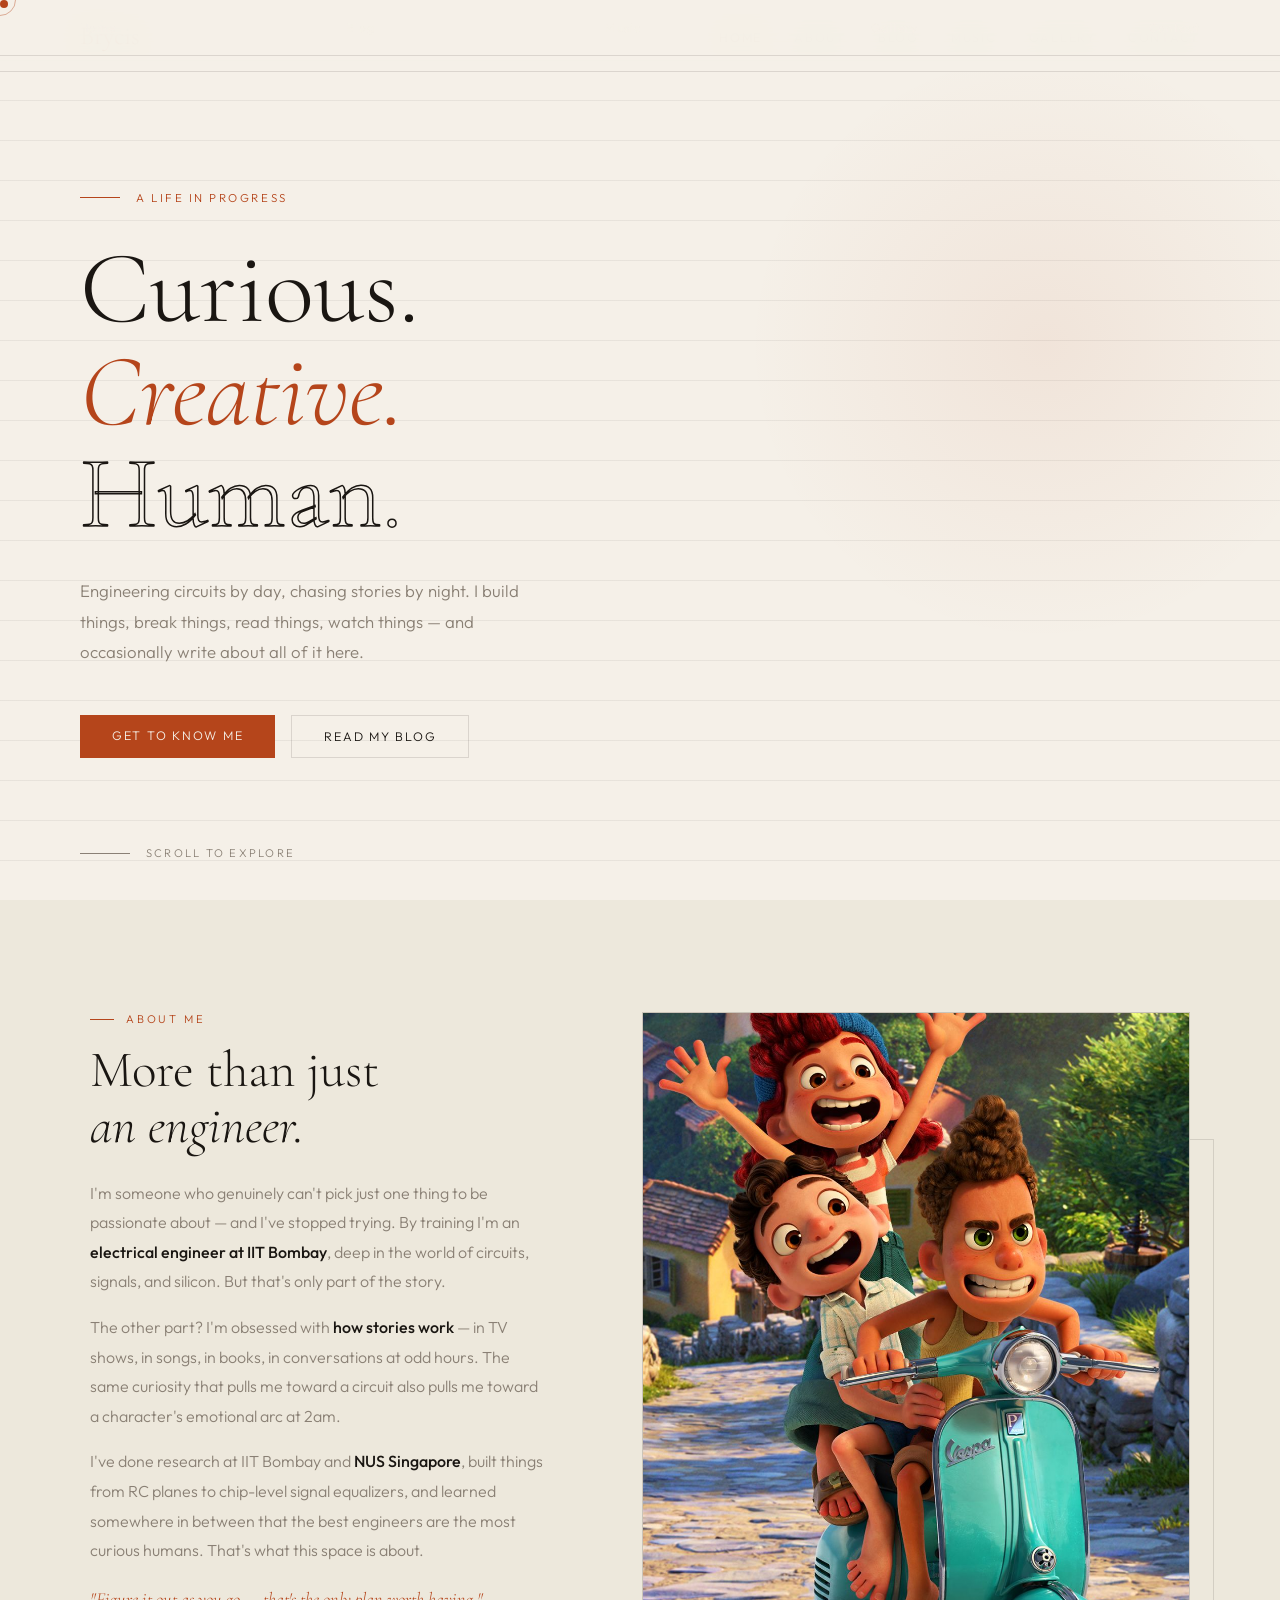
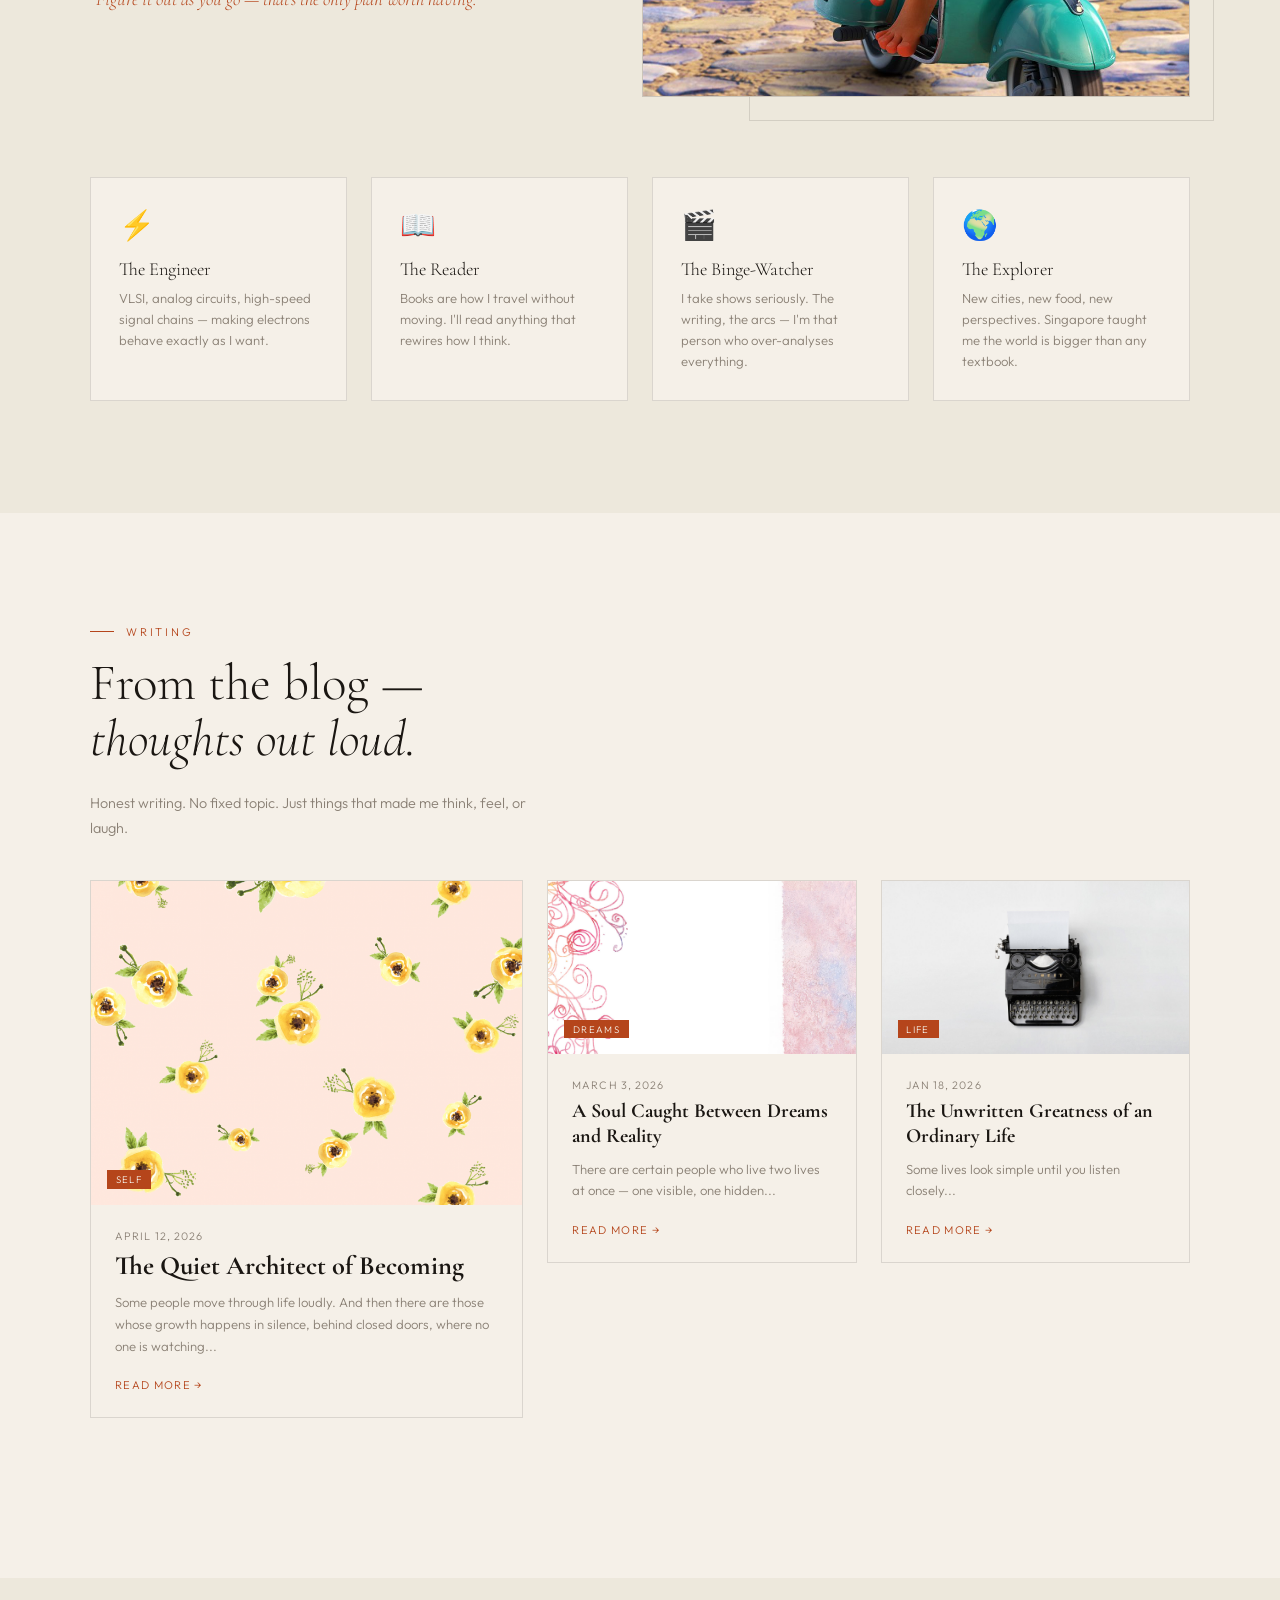
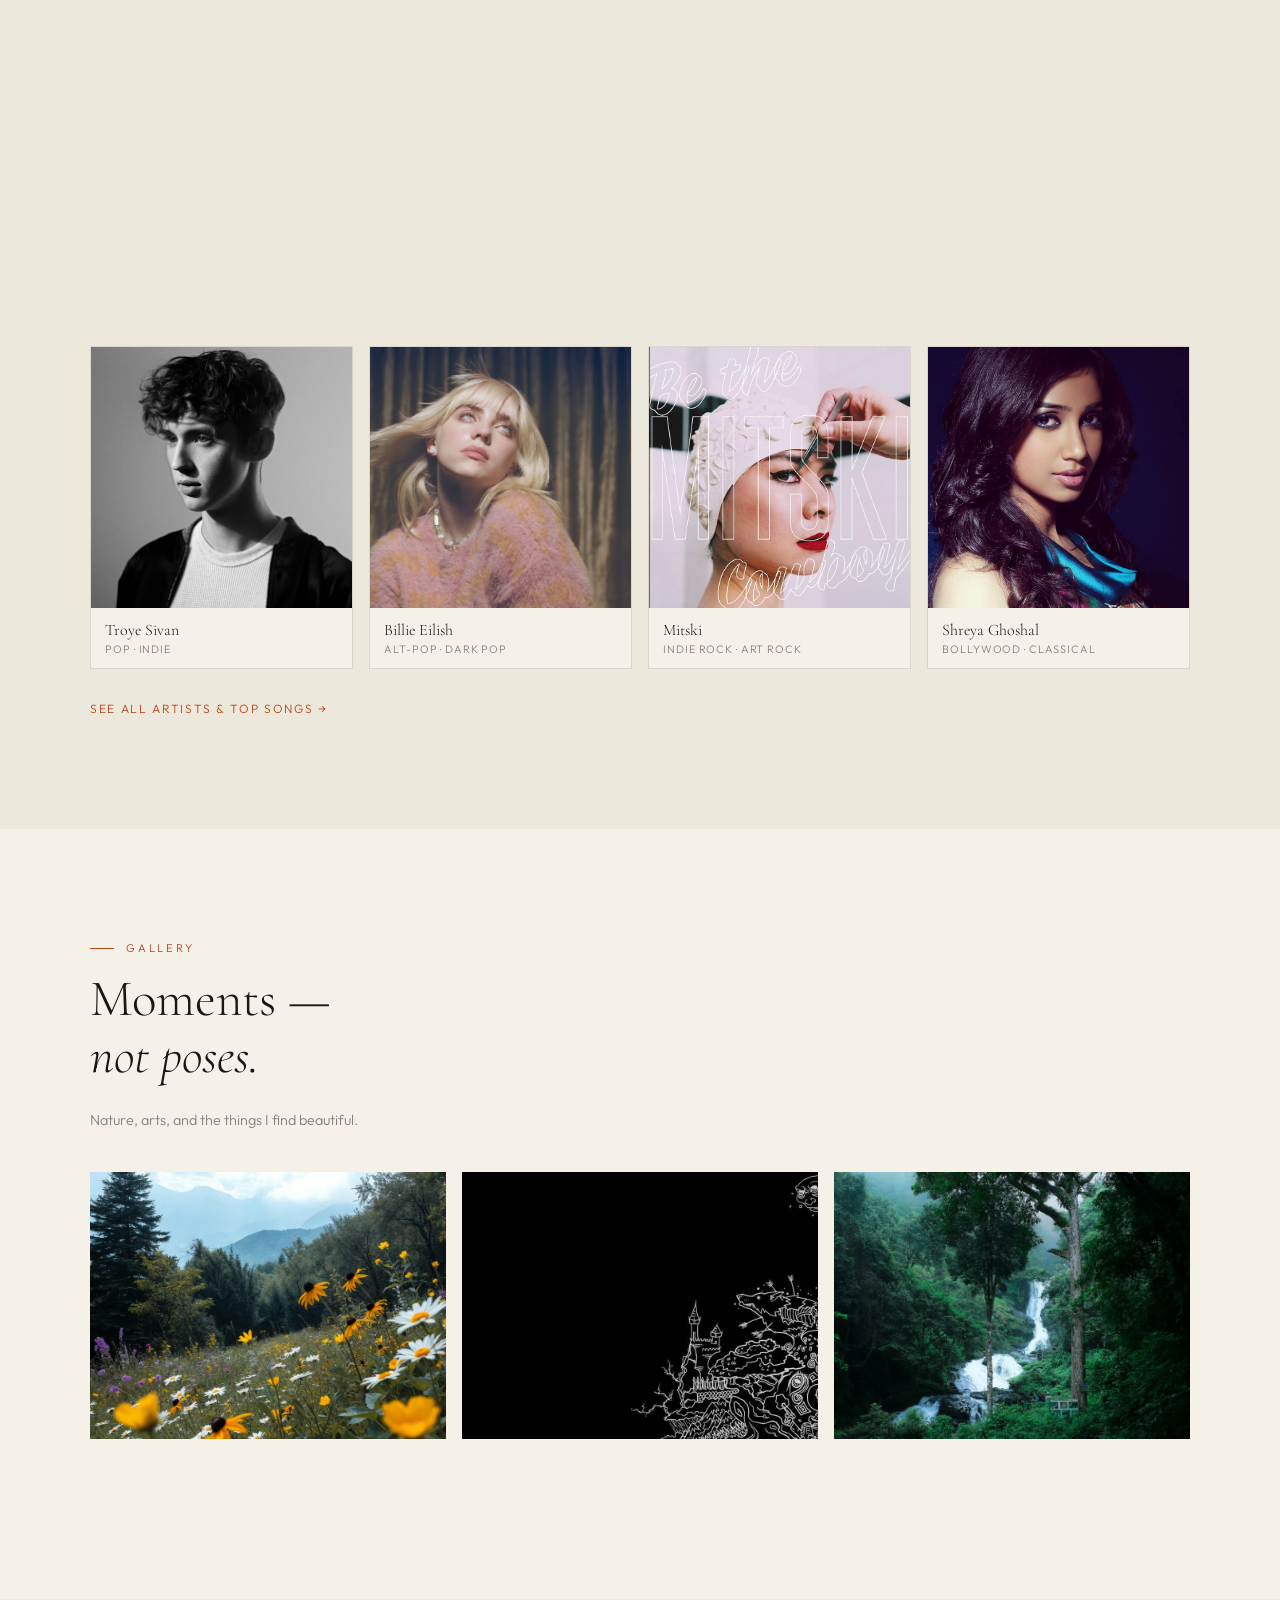
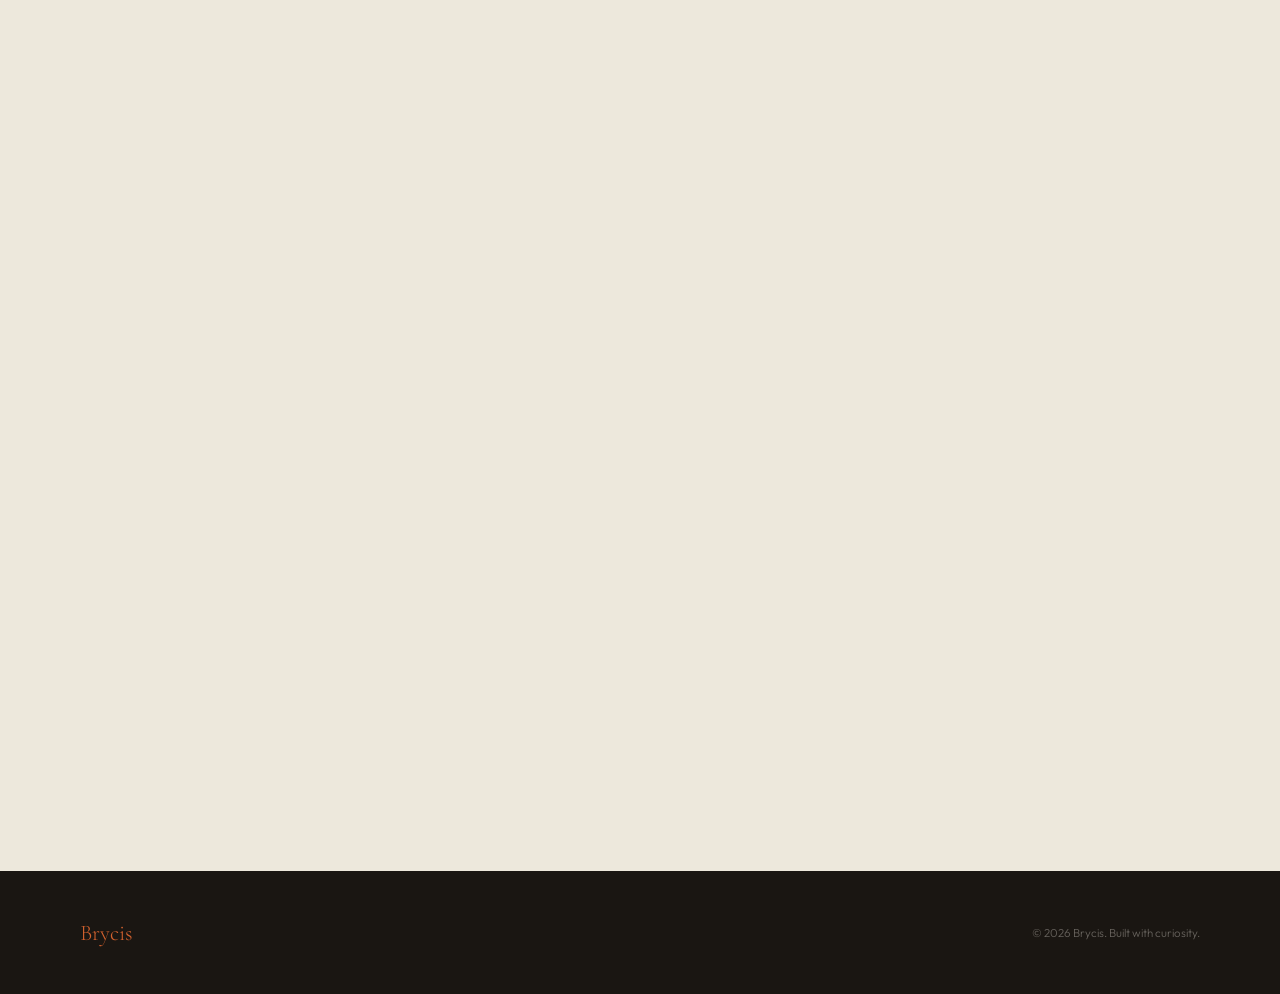
==== commit ed191af7: "Real blogs, thoughts page, clean structure" ====
--- a/index.html
+++ b/index.html
@@ -6,17 +6,23 @@
   <title>Brycis — A Life in Progress</title>
   <link href="https://fonts.googleapis.com/css2?family=Cormorant+Garamond:ital,wght@0,300;0,400;0,600;1,300;1,400&family=Outfit:wght@300;400;500&display=swap" rel="stylesheet"/>
   <style>
-    *, *::before, *::after { margin:0; padding:0; box-sizing:border-box; }
-    :root { --ink:#1a1612; --paper:#f5f0e8; --paper2:#ede8dc; --paper3:#e4ddd0; --rust:#b5451b; --rust2:#d4622e; --muted:#8a8075; --border:rgba(26,22,18,0.12); }
+    *,*::before,*::after{margin:0;padding:0;box-sizing:border-box;}
+    :root{--ink:#1a1612;--paper:#f5f0e8;--paper2:#ede8dc;--paper3:#e4ddd0;--rust:#b5451b;--rust2:#d4622e;--muted:#8a8075;--border:rgba(26,22,18,0.12);}
     html{scroll-behavior:smooth;}
     body{background:var(--paper);color:var(--ink);font-family:'Outfit',sans-serif;font-weight:300;overflow-x:hidden;cursor:none;}
+
+    /* CURSOR */
     .cur{width:8px;height:8px;background:var(--rust);border-radius:50%;position:fixed;top:0;left:0;pointer-events:none;z-index:9999;}
     .cur-ring{width:32px;height:32px;border:1.5px solid var(--rust);border-radius:50%;position:fixed;top:0;left:0;pointer-events:none;z-index:9998;opacity:0.4;}
+
+    /* NAV */
     nav{position:fixed;top:0;left:0;right:0;z-index:200;display:flex;justify-content:space-between;align-items:center;padding:1.25rem 5rem;background:rgba(245,240,232,0.93);backdrop-filter:blur(16px);border-bottom:1px solid var(--border);}
     .nav-logo{font-family:'Cormorant Garamond',serif;font-size:1.6rem;color:var(--rust);text-decoration:none;}
     .nav-links{display:flex;gap:2rem;list-style:none;}
     .nav-links a{color:var(--muted);text-decoration:none;font-size:0.78rem;letter-spacing:0.14em;text-transform:uppercase;transition:color 0.3s;}
     .nav-links a:hover{color:var(--rust);}
+
+    /* HERO */
     #home{min-height:100vh;display:flex;align-items:center;padding:8rem 5rem 5rem;position:relative;overflow:hidden;}
     .hero-lines{position:absolute;inset:0;background-image:repeating-linear-gradient(0deg,transparent,transparent 39px,var(--border) 39px,var(--border) 40px);opacity:0.5;}
     .hero-glow{position:absolute;right:-5%;top:5%;width:600px;height:600px;background:radial-gradient(ellipse,rgba(181,69,27,0.07) 0%,transparent 70%);border-radius:50%;}
@@ -28,14 +34,16 @@
     h1.big em{font-style:italic;color:var(--rust);}
     h1.big .out{-webkit-text-stroke:1.5px var(--ink);color:transparent;}
     .hero-p{max-width:480px;font-size:1.05rem;line-height:1.8;color:var(--muted);margin-bottom:3rem;animation:fadeUp 0.9s ease 0.24s both;}
-    .hero-btns{display:flex;gap:1rem;animation:fadeUp 0.9s ease 0.36s both;}
-    .btn{padding:0.8rem 2rem;font-size:0.78rem;letter-spacing:0.14em;text-transform:uppercase;text-decoration:none;cursor:none;transition:all 0.3s;font-family:'Outfit',sans-serif;}
+    .hero-btns{display:flex;gap:1rem;flex-wrap:wrap;animation:fadeUp 0.9s ease 0.36s both;}
+    .btn{padding:0.8rem 2rem;font-size:0.78rem;letter-spacing:0.14em;text-transform:uppercase;text-decoration:none;cursor:none;transition:all 0.3s;font-family:'Outfit',sans-serif;display:inline-block;}
     .btn-fill{background:var(--rust);color:var(--paper);}
     .btn-fill:hover{background:var(--rust2);transform:translateY(-2px);}
     .btn-out{border:1px solid var(--border);color:var(--ink);}
     .btn-out:hover{border-color:var(--rust);color:var(--rust);transform:translateY(-2px);}
     .scroll-hint{position:absolute;bottom:2.5rem;left:5rem;display:flex;align-items:center;gap:1rem;font-size:0.7rem;letter-spacing:0.2em;text-transform:uppercase;color:var(--muted);animation:fadeUp 1s ease 0.6s both;}
     .scroll-line{width:50px;height:1px;background:var(--muted);}
+
+    /* SHARED SECTION STYLES */
     .padded{padding:7rem 5rem;}
     .wrap{max-width:1100px;margin:0 auto;}
     .bg2{background:var(--paper2);}
@@ -43,15 +51,22 @@
     .sec-label::before{content:'';width:24px;height:1px;background:var(--rust);}
     h2.sec-h{font-family:'Cormorant Garamond',serif;font-size:clamp(2.2rem,4vw,3.8rem);font-weight:300;line-height:1.1;margin-bottom:1.5rem;}
     .sub-p{color:var(--muted);font-size:0.9rem;line-height:1.7;max-width:460px;margin-bottom:2.5rem;}
-    .cat-label{font-size:0.68rem;letter-spacing:0.22em;text-transform:uppercase;color:var(--muted);margin:3rem 0 1.25rem;padding-bottom:0.5rem;border-bottom:1px solid var(--border);}
+    .view-all{display:inline-flex;align-items:center;gap:0.5rem;font-size:0.75rem;letter-spacing:0.14em;text-transform:uppercase;color:var(--rust);text-decoration:none;transition:gap 0.2s;margin-top:2rem;}
+    .view-all:hover{gap:0.8rem;}
+
     /* ABOUT */
     .about-grid{display:grid;grid-template-columns:1fr 1.2fr;gap:6rem;align-items:start;margin-bottom:5rem;}
     .about-p{font-size:1rem;color:var(--muted);line-height:1.85;margin-bottom:1rem;}
     .about-p strong{color:var(--ink);font-weight:500;}
     .about-img-wrap{position:relative;}
-    .about-img{aspect-ratio:4/5;background:var(--paper3);border:1px solid var(--border);overflow:hidden;display:flex;align-items:center;justify-content:center;font-size:6rem;position:relative;}
-    .about-img img{width:100%;height:100%;object-fit:cover;position:absolute;inset:0;}
-    .about-img-hint{position:absolute;bottom:0;left:0;right:0;background:rgba(26,22,18,0.55);text-align:center;padding:0.6rem;font-size:0.68rem;letter-spacing:0.12em;text-transform:uppercase;color:rgba(245,240,232,0.7);}
+
+    /* IMAGE FIX: emoji hidden when real image loads */
+    .img-wrap{position:relative;overflow:hidden;background:var(--paper3);border:1px solid var(--border);}
+    .img-wrap .fallback{position:absolute;inset:0;display:flex;align-items:center;justify-content:center;font-size:5rem;z-index:0;}
+    .img-wrap img{position:absolute;inset:0;width:100%;height:100%;object-fit:cover;z-index:1;}
+    .img-wrap img.loaded{display:block;}
+
+    .about-img-box{aspect-ratio:4/5;}
     .about-img-deco{position:absolute;bottom:-1.5rem;right:-1.5rem;width:85%;aspect-ratio:4/5;border:1px solid var(--border);z-index:-1;}
     .traits{display:grid;grid-template-columns:repeat(4,1fr);gap:1.5rem;}
     .trait{padding:1.75rem;background:var(--paper);border:1px solid var(--border);transition:border-color 0.3s,transform 0.3s;}
@@ -59,61 +74,45 @@
     .trait-icon{font-size:1.8rem;margin-bottom:1rem;}
     .trait-name{font-family:'Cormorant Garamond',serif;font-size:1.15rem;margin-bottom:0.5rem;}
     .trait-desc{font-size:0.82rem;color:var(--muted);line-height:1.6;}
-    /* SHOWS */
-    .shows-grid{display:grid;grid-template-columns:repeat(4,1fr);gap:1.5rem;margin-bottom:1rem;}
-    .show-card{background:var(--paper2);border:1px solid var(--border);overflow:hidden;transition:transform 0.3s,border-color 0.3s;cursor:none;}
-    .show-card:hover{transform:translateY(-5px);border-color:var(--rust);}
-    .show-img{aspect-ratio:2/3;background:var(--paper3);overflow:hidden;position:relative;display:flex;align-items:center;justify-content:center;font-size:3rem;}
-    .show-img img{width:100%;height:100%;object-fit:cover;position:absolute;inset:0;}
-    .show-badge{position:absolute;top:0.6rem;right:0.6rem;font-size:0.6rem;letter-spacing:0.1em;text-transform:uppercase;background:var(--rust);color:var(--paper);padding:0.2rem 0.45rem;}
-    .show-body{padding:1rem 1.1rem 1.25rem;}
-    .show-name{font-family:'Cormorant Garamond',serif;font-size:1.15rem;margin-bottom:0.3rem;}
-    .show-note{font-size:0.75rem;color:var(--muted);line-height:1.5;margin-bottom:0.6rem;}
-    .show-stars{color:var(--rust);font-size:0.75rem;}
-    .more-tag{display:inline-block;padding:0.5rem 1.2rem;border:1px dashed var(--border);font-size:0.72rem;letter-spacing:0.14em;text-transform:uppercase;color:var(--muted);margin-top:1rem;}
-    /* MUSIC */
-    .music-grid{display:grid;grid-template-columns:repeat(4,1fr);gap:1.5rem;margin-bottom:1.5rem;}
-    .singer-card{background:var(--paper2);border:1px solid var(--border);overflow:hidden;transition:transform 0.3s,border-color 0.3s;cursor:none;}
-    .singer-card:hover{transform:translateY(-4px);border-color:var(--rust);}
-    .singer-img{aspect-ratio:1/1;background:var(--paper3);overflow:hidden;position:relative;display:flex;align-items:center;justify-content:center;font-size:3rem;}
-    .singer-img img{width:100%;height:100%;object-fit:cover;position:absolute;inset:0;}
-    .singer-body{padding:0.9rem 1rem;}
-    .singer-name{font-family:'Cormorant Garamond',serif;font-size:1.1rem;margin-bottom:0.2rem;}
-    .singer-genre{font-size:0.72rem;color:var(--muted);letter-spacing:0.1em;text-transform:uppercase;}
-    .songs-list{display:grid;grid-template-columns:repeat(2,1fr);gap:0.6rem;margin-bottom:1.5rem;}
-    .song-item{display:flex;align-items:center;gap:1rem;padding:0.8rem 1rem;background:var(--paper2);border:1px solid var(--border);transition:border-color 0.3s;}
-    .song-item:hover{border-color:var(--rust);}
-    .song-num{font-family:'Cormorant Garamond',serif;font-size:1.3rem;color:var(--rust);min-width:1.8rem;opacity:0.6;}
-    .song-info{flex:1;}
-    .song-title{font-size:0.88rem;font-weight:400;margin-bottom:0.15rem;}
-    .song-artist{font-size:0.75rem;color:var(--muted);}
-    .song-note{font-size:0.7rem;color:var(--rust);margin-left:auto;letter-spacing:0.05em;}
-    /* BLOG */
-    .blog-grid{display:grid;grid-template-columns:1.4fr 1fr 1fr;gap:1.5rem;}
-    .bcard{background:var(--paper);border:1px solid var(--border);overflow:hidden;transition:transform 0.3s,border-color 0.3s;cursor:none;text-decoration:none;color:inherit;display:block;}
+
+    /* BLOG PREVIEW */
+    .blog-preview-grid{display:grid;grid-template-columns:1.4fr 1fr 1fr;gap:1.5rem;}
+    .bcard{display:block;text-decoration:none;color:inherit;background:var(--paper);border:1px solid var(--border);overflow:hidden;transition:transform 0.3s,border-color 0.3s;cursor:none;}
     .bcard:hover{transform:translateY(-5px);border-color:var(--rust);}
     .bcard.feat{grid-row:span 2;}
-    .bthumb{aspect-ratio:16/9;background:var(--paper3);overflow:hidden;position:relative;display:flex;align-items:center;justify-content:center;font-size:3rem;}
-    .bcard.feat .bthumb{aspect-ratio:4/3;font-size:4rem;}
-    .bthumb img{width:100%;height:100%;object-fit:cover;position:absolute;inset:0;}
-    .btag{position:absolute;bottom:1rem;left:1rem;font-size:0.6rem;letter-spacing:0.14em;text-transform:uppercase;background:var(--rust);color:var(--paper);padding:0.2rem 0.55rem;}
+    .bthumb{aspect-ratio:16/9;position:relative;overflow:hidden;}
+    .bcard.feat .bthumb{aspect-ratio:4/3;}
+    .bthumb .fallback{position:absolute;inset:0;display:flex;align-items:center;justify-content:center;font-size:3rem;background:var(--paper3);z-index:0;}
+    .bthumb img{position:absolute;inset:0;width:100%;height:100%;object-fit:cover;z-index:1;}
+    .btag{position:absolute;bottom:1rem;left:1rem;font-size:0.6rem;letter-spacing:0.14em;text-transform:uppercase;background:var(--rust);color:var(--paper);padding:0.2rem 0.55rem;z-index:2;}
     .bbody{padding:1.5rem;}
     .bdate{font-size:0.68rem;color:var(--muted);letter-spacing:0.1em;text-transform:uppercase;margin-bottom:0.45rem;}
     .btitle{font-family:'Cormorant Garamond',serif;font-size:1.25rem;line-height:1.25;margin-bottom:0.6rem;}
     .bcard.feat .btitle{font-size:1.65rem;}
     .bexcerpt{font-size:0.82rem;color:var(--muted);line-height:1.65;margin-bottom:1rem;}
     .blink{font-size:0.7rem;letter-spacing:0.12em;text-transform:uppercase;color:var(--rust);}
-    /* GALLERY */
-    .gallery-section-title{font-family:'Cormorant Garamond',serif;font-size:1.3rem;margin-bottom:1.25rem;display:flex;align-items:center;gap:0.75rem;}
-    .gallery-section-title::after{content:'';flex:1;height:1px;background:var(--border);}
-    .gallery-grid{columns:3;gap:1.2rem;margin-bottom:3rem;}
-    .gitem{break-inside:avoid;margin-bottom:1.2rem;background:var(--paper2);border:1px solid var(--border);overflow:hidden;position:relative;cursor:none;}
-    .gitem:hover .gover{opacity:1;}
-    .ginner{display:flex;align-items:center;justify-content:center;font-size:2.5rem;background:var(--paper3);}
-    .ginner.t{height:260px;}.ginner.m{height:190px;}.ginner.s{height:150px;}
-    .ginner img{width:100%;height:100%;object-fit:cover;}
-    .gover{position:absolute;inset:0;background:rgba(26,22,18,0.55);display:flex;align-items:center;justify-content:center;opacity:0;transition:opacity 0.3s;}
-    .gover span{font-size:0.7rem;letter-spacing:0.18em;text-transform:uppercase;color:var(--paper);}
+
+    /* MUSIC TEASER */
+    .music-teaser{display:grid;grid-template-columns:repeat(4,1fr);gap:1rem;}
+    .mt-card{background:var(--paper);border:1px solid var(--border);overflow:hidden;transition:transform 0.3s,border-color 0.3s;cursor:none;}
+    .mt-card:hover{transform:translateY(-3px);border-color:var(--rust);}
+    .mt-img{aspect-ratio:1/1;position:relative;overflow:hidden;}
+    .mt-img .fallback{position:absolute;inset:0;display:flex;align-items:center;justify-content:center;font-size:2rem;background:var(--paper3);z-index:0;}
+    .mt-img img{position:absolute;inset:0;width:100%;height:100%;object-fit:cover;z-index:1;}
+    .mt-body{padding:0.75rem 0.9rem;}
+    .mt-name{font-family:'Cormorant Garamond',serif;font-size:1rem;margin-bottom:0.15rem;}
+    .mt-genre{font-size:0.68rem;color:var(--muted);letter-spacing:0.08em;text-transform:uppercase;}
+
+    /* GALLERY TEASER */
+    .gallery-teaser{display:grid;grid-template-columns:repeat(3,1fr);gap:1rem;}
+    .gt-item{position:relative;overflow:hidden;cursor:none;aspect-ratio:4/3;}
+    .gt-item .fallback{position:absolute;inset:0;display:flex;align-items:center;justify-content:center;font-size:2rem;background:var(--paper3);z-index:0;}
+    .gt-item img{position:absolute;inset:0;width:100%;height:100%;object-fit:cover;z-index:1;transition:transform 0.4s;}
+    .gt-item:hover img{transform:scale(1.05);}
+    .gt-overlay{position:absolute;inset:0;background:rgba(26,22,18,0.45);display:flex;align-items:center;justify-content:center;opacity:0;transition:opacity 0.3s;z-index:2;}
+    .gt-item:hover .gt-overlay{opacity:1;}
+    .gt-overlay span{font-size:0.68rem;letter-spacing:0.18em;text-transform:uppercase;color:var(--paper);}
+
     /* CONTACT */
     .cform{display:grid;grid-template-columns:1fr 1fr;gap:1.25rem;max-width:700px;}
     .fg{display:flex;flex-direction:column;gap:0.45rem;}
@@ -124,25 +123,30 @@
     textarea{height:130px;}
     .csub{grid-column:span 2;justify-self:start;background:var(--rust);color:var(--paper);border:none;padding:0.9rem 2.5rem;font-family:'Outfit',sans-serif;font-size:0.78rem;letter-spacing:0.14em;text-transform:uppercase;font-weight:500;cursor:none;transition:all 0.3s;}
     .csub:hover{background:var(--rust2);transform:translateY(-2px);}
-    .form-success{display:none;padding:1.25rem;background:rgba(74,94,79,0.1);border:1px solid rgba(74,94,79,0.3);color:#4a5e4f;font-size:0.88rem;margin-top:1rem;}
+    .form-success{display:none;padding:1.25rem;background:rgba(74,94,79,0.1);border:1px solid rgba(74,94,79,0.3);color:#4a5e4f;font-size:0.88rem;margin-top:1rem;max-width:700px;}
+
+    /* FOOTER */
     footer{background:var(--ink);color:var(--paper);padding:3rem 5rem;display:flex;justify-content:space-between;align-items:center;flex-wrap:wrap;gap:1rem;}
     .fl{font-family:'Cormorant Garamond',serif;font-size:1.4rem;color:var(--rust2);}
     .fn{display:flex;gap:1.5rem;flex-wrap:wrap;}
     .fn a{color:rgba(245,240,232,0.5);text-decoration:none;font-size:0.75rem;letter-spacing:0.1em;transition:color 0.3s;}
     .fn a:hover{color:var(--rust2);}
     .fc{font-size:0.72rem;color:rgba(245,240,232,0.35);}
+
     @keyframes fadeUp{from{opacity:0;transform:translateY(24px)}to{opacity:1;transform:translateY(0)}}
     .rev{opacity:0;transform:translateY(28px);transition:opacity 0.7s ease,transform 0.7s ease;}
     .rev.vis{opacity:1;transform:translateY(0);}
     .d1{transition-delay:0.1s}.d2{transition-delay:0.2s}.d3{transition-delay:0.3s}.d4{transition-delay:0.4s}
+
     @media(max-width:900px){
       nav{padding:1rem 1.5rem;}.nav-links{display:none;}
       #home,.padded{padding:4rem 1.5rem;}
       .about-grid{grid-template-columns:1fr;gap:3rem;}
-      .traits,.shows-grid,.music-grid{grid-template-columns:1fr 1fr;}
-      .songs-list,.blog-grid{grid-template-columns:1fr;}
+      .traits{grid-template-columns:1fr 1fr;}
+      .blog-preview-grid{grid-template-columns:1fr;}
       .bcard.feat{grid-row:auto;}
-      .gallery-grid{columns:2;}
+      .music-teaser{grid-template-columns:1fr 1fr;}
+      .gallery-teaser{grid-template-columns:1fr 1fr;}
       .cform{grid-template-columns:1fr;}
       .fg.full,.csub{grid-column:auto;}
       footer{flex-direction:column;text-align:center;padding:2rem 1.5rem;}
@@ -158,10 +162,9 @@
   <ul class="nav-links">
     <li><a href="#home">Home</a></li>
     <li><a href="#about">About</a></li>
-    <li><a href="#shows">Shows</a></li>
-    <li><a href="#music">Music</a></li>
-    <li><a href="#blog">Blog</a></li>
-    <li><a href="#gallery">Gallery</a></li>
+    <li><a href="blog.html">Blog</a></li>
+    <li><a href="music.html">Music</a></li>
+    <li><a href="gallery.html">Gallery</a></li>
     <li><a href="#contact">Contact</a></li>
   </ul>
 </nav>
@@ -176,7 +179,7 @@
     <p class="hero-p">Engineering circuits by day, chasing stories by night. I build things, break things, read things, watch things — and occasionally write about all of it here.</p>
     <div class="hero-btns">
       <a href="#about" class="btn btn-fill">Get to know me</a>
-      <a href="#blog" class="btn btn-out">Read my blog</a>
+      <a href="blog.html" class="btn btn-out">Read my blog</a>
     </div>
   </div>
   <div class="scroll-hint"><div class="scroll-line"></div><span>Scroll to explore</span></div>
@@ -195,10 +198,9 @@
         <p class="about-p rev" style="color:var(--rust);font-style:italic;font-family:'Cormorant Garamond',serif;font-size:1.15rem;">"Figure it out as you go — that's the only plan worth having."</p>
       </div>
       <div class="about-img-wrap rev">
-        <div class="about-img">
-          <img src="images/me.jpg" alt="Brycis" onerror="this.style.display='none'"/>
-          🧑‍💻
-          <div class="about-img-hint">Replace with → images/me.jpg</div>
+        <div class="img-wrap about-img-box">
+          <div class="fallback">🧑‍💻</div>
+          <img src="images/me.jpg" alt="Brycis" onload="this.classList.add('loaded');this.previousElementSibling.style.display='none'" onerror="this.remove()"/>
         </div>
         <div class="about-img-deco"></div>
       </div>
@@ -206,145 +208,120 @@
     <div class="traits">
       <div class="trait rev"><div class="trait-icon">⚡</div><div class="trait-name">The Engineer</div><div class="trait-desc">VLSI, analog circuits, high-speed signal chains — making electrons behave exactly as I want.</div></div>
       <div class="trait rev d1"><div class="trait-icon">📖</div><div class="trait-name">The Reader</div><div class="trait-desc">Books are how I travel without moving. I'll read anything that rewires how I think.</div></div>
-      <div class="trait rev d2"><div class="trait-icon">🎬</div><div class="trait-name">The Binge-Watcher</div><div class="trait-desc">I take shows seriously. The writing, the arcs — I'm absolutely that person who over-analyses everything.</div></div>
+      <div class="trait rev d2"><div class="trait-icon">🎬</div><div class="trait-name">The Binge-Watcher</div><div class="trait-desc">I take shows seriously. The writing, the arcs — I'm that person who over-analyses everything.</div></div>
       <div class="trait rev d3"><div class="trait-icon">🌍</div><div class="trait-name">The Explorer</div><div class="trait-desc">New cities, new food, new perspectives. Singapore taught me the world is bigger than any textbook.</div></div>
     </div>
   </div>
 </section>
 
-<!-- SHOWS -->
-<section id="shows" class="padded">
-  <div class="wrap">
-    <p class="sec-label rev">What I Watch</p>
-    <h2 class="sec-h rev">Shows that<br/><em style="font-style:italic">wrecked me (in the best way).</em></h2>
-    <p class="sub-p rev">I watch TV the way some people read literature — slowly, with opinions, and too much emotional investment in fictional people.</p>
-    <div class="shows-grid">
-      <div class="show-card rev">
-        <div class="show-img"><img src="images/shows/modern-family.jpg" alt="Modern Family" onerror="this.style.display='none'"/>🏠<span class="show-badge">Comedy</span></div>
-        <div class="show-body"><div class="show-name">Modern Family</div><div class="show-note">Proof that family is chaotic, hilarious, and the realest thing you'll ever have. Jay Pritchett is one of TV's best written characters — change my mind.</div><div class="show-stars">★★★★★ · Will rewatch forever</div></div>
-      </div>
-      <div class="show-card rev d1">
-        <div class="show-img"><img src="images/shows/suits.jpg" alt="Suits" onerror="this.style.display='none'"/>⚖️<span class="show-badge">Drama</span></div>
-        <div class="show-body"><div class="show-name">Suits</div><div class="show-note">Harvey Specter taught me more about sharp thinking than most real people I've met. The dialogue is genuinely elite-level writing.</div><div class="show-stars">★★★★★ · Peak TV writing</div></div>
-      </div>
-      <div class="show-card rev d2">
-        <div class="show-img"><img src="images/shows/gossip-girl.jpg" alt="Gossip Girl" onerror="this.style.display='none'"/>🗽<span class="show-badge">Drama</span></div>
-        <div class="show-body"><div class="show-name">Gossip Girl</div><div class="show-note">Blair Waldorf is iconic and I will die on that hill. The plotting, the fashion, the drama — unironically great.</div><div class="show-stars">★★★★☆ · Guilty pleasure</div></div>
-      </div>
-      <div class="show-card rev d3">
-        <div class="show-img"><img src="images/shows/gilmore-girls.jpg" alt="Gilmore Girls" onerror="this.style.display='none'"/>☕<span class="show-badge">Drama</span></div>
-        <div class="show-body"><div class="show-name">Gilmore Girls</div><div class="show-note">Coffee, books, fast dialogue, and complicated love. Made me want to live in Stars Hollow permanently.</div><div class="show-stars">★★★★★ · Comfort show forever</div></div>
-      </div>
-    </div>
-    <div class="more-tag rev">+ Many more on the watchlist — always open to recommendations 📺</div>
-  </div>
-</section>
-
-<!-- MUSIC -->
-<section id="music" class="padded bg2">
-  <div class="wrap">
-    <p class="sec-label rev">What I Listen To</p>
-    <h2 class="sec-h rev">Music that<br/><em style="font-style:italic">lives in my head rent-free.</em></h2>
-    <p class="sub-p rev">Coldplay at sunrise, Radiohead at midnight, AR Rahman when I'm homesick, Billie Eilish when I need to feel something. No apologies.</p>
-    <div class="cat-label rev">Artists I Love</div>
-    <div class="music-grid">
-      <div class="singer-card rev"><div class="singer-img"><img src="images/music/singer1.jpg" alt="Troye Sivan" onerror="this.style.display='none'"/>🎤</div><div class="singer-body"><div class="singer-name">Troye Sivan</div><div class="singer-genre">Pop · Indie</div></div></div>
-      <div class="singer-card rev d1"><div class="singer-img"><img src="images/music/singer2.jpg" alt="Joshua Bassett" onerror="this.style.display='none'"/>🎸</div><div class="singer-body"><div class="singer-name">Joshua Bassett</div><div class="singer-genre">Pop · Singer-Songwriter</div></div></div>
-      <div class="singer-card rev d2"><div class="singer-img"><img src="images/music/singer3.jpg" alt="Billie Eilish" onerror="this.style.display='none'"/>🎵</div><div class="singer-body"><div class="singer-name">Billie Eilish</div><div class="singer-genre">Alt-Pop · Dark Pop</div></div></div>
-      <div class="singer-card rev d3"><div class="singer-img"><img src="images/music/singer4.jpg" alt="Shawn Mendes" onerror="this.style.display='none'"/>🎙️</div><div class="singer-body"><div class="singer-name">Shawn Mendes</div><div class="singer-genre">Pop · Acoustic</div></div></div>
-      <div class="singer-card rev"><div class="singer-img"><img src="images/music/singer5.jpg" alt="The Smiths" onerror="this.style.display='none'"/>🎸</div><div class="singer-body"><div class="singer-name">The Smiths</div><div class="singer-genre">Indie Rock · Post-Punk</div></div></div>
-      <div class="singer-card rev d1"><div class="singer-img"><img src="images/music/singer6.jpg" alt="Mitski" onerror="this.style.display='none'"/>🎹</div><div class="singer-body"><div class="singer-name">Mitski</div><div class="singer-genre">Indie Rock · Art Rock</div></div></div>
-      <div class="singer-card rev d2"><div class="singer-img"><img src="images/music/singer7.jpg" alt="Shreya Ghoshal" onerror="this.style.display='none'"/>🎶</div><div class="singer-body"><div class="singer-name">Shreya Ghoshal</div><div class="singer-genre">Bollywood · Classical</div></div></div>
-      <div class="singer-card rev d3"><div class="singer-img"><img src="images/music/singer8.jpg" alt="ABBA" onerror="this.style.display='none'"/>✨</div><div class="singer-body"><div class="singer-name">ABBA</div><div class="singer-genre">Pop · Disco</div></div></div>
-    </div>
-    <div class="more-tag rev">+ Coldplay, AR Rahman, Lana Del Rey, Radiohead, Adele, Gregory Alan Isakov, Aditya Rikhari, HONNE, RADWIMPS, Lata Mangeshkar, The Beatles & many more 🎵</div>
-    <div class="cat-label rev" style="margin-top:3.5rem;">My Top Songs — Spotify Wrapped 2025</div>
-    <div class="songs-list">
-      <div class="song-item rev"><span class="song-num">01</span><div class="song-info"><div class="song-title">The Greatest</div><div class="song-artist">Sia</div></div><span class="song-note">♥ fav</span></div>
-      <div class="song-item rev d1"><span class="song-num">02</span><div class="song-info"><div class="song-title">Back to Friends</div><div class="song-artist">Somber</div></div></div>
-      <div class="song-item rev"><span class="song-num">03</span><div class="song-info"><div class="song-title">Ava</div><div class="song-artist">Famy</div></div></div>
-      <div class="song-item rev d1"><span class="song-num">04</span><div class="song-info"><div class="song-title">Farq Hai</div><div class="song-artist">Suzonn</div></div></div>
-      <div class="song-item rev"><span class="song-num">05</span><div class="song-info"><div class="song-title">Sweet Heat Lightning</div><div class="song-artist">Gregory Alan Isakov</div></div></div>
-      <div class="song-item rev d1"><span class="song-num">06</span><div class="song-info"><div class="song-title">We Hug Now</div><div class="song-artist">Sydney Rose</div></div></div>
-      <div class="song-item rev"><span class="song-num">07</span><div class="song-info"><div class="song-title">What's Up?</div><div class="song-artist">4 Non Blondes</div></div></div>
-      <div class="song-item rev d1"><span class="song-num">08</span><div class="song-info"><div class="song-title">Sahiba</div><div class="song-artist">Aditya Rikhari</div></div></div>
-      <div class="song-item rev"><span class="song-num">09</span><div class="song-info"><div class="song-title">WILDFLOWER</div><div class="song-artist">Billie Eilish</div></div></div>
-      <div class="song-item rev d1"><span class="song-num">10</span><div class="song-info"><div class="song-title">Summertime Sadness</div><div class="song-artist">Lana Del Rey</div></div></div>
-      <div class="song-item rev"><span class="song-num">11</span><div class="song-info"><div class="song-title">Tu Bin Bataye</div><div class="song-artist">A.R. Rahman, Madhushree</div></div></div>
-      <div class="song-item rev d1"><span class="song-num">12</span><div class="song-info"><div class="song-title">Creep</div><div class="song-artist">Radiohead</div></div></div>
-      <div class="song-item rev"><span class="song-num">13</span><div class="song-info"><div class="song-title">Unse Jaake Kehdo</div><div class="song-artist">Justh</div></div></div>
-      <div class="song-item rev d1"><span class="song-num">14</span><div class="song-info"><div class="song-title">I Bet on Losing Dogs</div><div class="song-artist">Mitski</div></div></div>
-      <div class="song-item rev"><span class="song-num">15</span><div class="song-info"><div class="song-title">Sparkle (movie ver.)</div><div class="song-artist">RADWIMPS</div></div></div>
-      <div class="song-item rev d1"><span class="song-num">16</span><div class="song-info"><div class="song-title">Set Fire to the Rain</div><div class="song-artist">Adele</div></div></div>
-      <div class="song-item rev"><span class="song-num">17</span><div class="song-info"><div class="song-title">la la la that's how it goes</div><div class="song-artist">HONNE</div></div></div>
-      <div class="song-item rev d1"><span class="song-num">18</span><div class="song-info"><div class="song-title">Tera Mera Pyar Amar</div><div class="song-artist">Lata Mangeshkar</div></div></div>
-      <div class="song-item rev"><span class="song-num">19</span><div class="song-info"><div class="song-title">Two Of Us</div><div class="song-artist">The Beatles</div></div></div>
-      <div class="song-item rev d1"><span class="song-num">20</span><div class="song-info"><div class="song-title">Jhol — Acoustic</div><div class="song-artist">Maanu, Annural Khalid</div></div></div>
-    </div>
-    <div class="more-tag rev">+ american wedding (dopuu), Deslocado (NAPA), In This Shirt (The Irrepressibles) & many more 🎧</div>
-  </div>
-</section>
-
-<!-- BLOG -->
-<section id="blog" class="padded">
+<!-- BLOG PREVIEW — static 3 cards, never changes -->
+<section id="blog-preview" class="padded">
   <div class="wrap">
     <p class="sec-label rev">Writing</p>
     <h2 class="sec-h rev">From the blog —<br/><em style="font-style:italic">thoughts out loud.</em></h2>
-    <p class="sub-p rev">Things I find interesting, things that confused me, things that made me feel something. No fixed topic. Just honest writing.</p>
-    <div class="blog-grid">
+    <p class="sub-p rev">Honest writing. No fixed topic. Just things that made me think, feel, or laugh.</p>
+    <div class="blog-preview-grid">
       <a href="blog1.html" class="bcard feat rev">
-        <div class="bthumb"><img src="images/blog/blog1.jpg" alt="Blog 1" onerror="this.style.display='none'"/>🌱<span class="btag">Self</span></div>
+        <div class="bthumb">
+          <div class="fallback">🌱</div>
+          <img src="images/blog/blog1.jpg" alt="Blog 1" onload="this.previousElementSibling.style.display='none'" onerror="this.remove()"/>
+          <span class="btag">Self</span>
+        </div>
         <div class="bbody">
           <p class="bdate">April 12, 2026</p>
           <h3 class="btitle">The Quiet Architect of Becoming</h3>
-          <p class="bexcerpt">Some people move through life loudly, announcing every victory, every wound, every dream. And then there are people like this one — someone whose life unfolds in subtler ways, where growth happens in silence...</p>
+          <p class="bexcerpt">Some people move through life loudly. And then there are those whose growth happens in silence, behind closed doors, where no one is watching...</p>
           <span class="blink">Read more →</span>
         </div>
       </a>
       <a href="blog2.html" class="bcard rev d1">
-        <div class="bthumb" style="font-size:2.2rem;"><img src="images/blog/blog2.jpg" alt="Blog 2" onerror="this.style.display='none'"/>🌊<span class="btag">Dreams</span></div>
+        <div class="bthumb">
+          <div class="fallback">🌊</div>
+          <img src="images/blog/blog2.jpg" alt="Blog 2" onload="this.previousElementSibling.style.display='none'" onerror="this.remove()"/>
+          <span class="btag">Dreams</span>
+        </div>
         <div class="bbody">
           <p class="bdate">March 3, 2026</p>
           <h3 class="btitle">A Soul Caught Between Dreams and Reality</h3>
-          <p class="bexcerpt">There are certain people who live two lives at once. One visible to the world. One hidden — made of ambition, longing, and quiet belief...</p>
+          <p class="bexcerpt">There are certain people who live two lives at once — one visible, one hidden...</p>
           <span class="blink">Read more →</span>
         </div>
       </a>
       <a href="blog3.html" class="bcard rev d2">
-        <div class="bthumb" style="font-size:2.2rem;"><img src="images/blog/blog3.jpg" alt="Blog 3" onerror="this.style.display='none'"/>✨<span class="btag">Life</span></div>
+        <div class="bthumb">
+          <div class="fallback">✨</div>
+          <img src="images/blog/blog3.jpg" alt="Blog 3" onload="this.previousElementSibling.style.display='none'" onerror="this.remove()"/>
+          <span class="btag">Life</span>
+        </div>
         <div class="bbody">
           <p class="bdate">Jan 18, 2026</p>
           <h3 class="btitle">The Unwritten Greatness of an Ordinary Life</h3>
-          <p class="bexcerpt">Some lives look simple until you listen closely. This is the story of someone who has had to grow in places where no one was watching...</p>
+          <p class="bexcerpt">Some lives look simple until you listen closely...</p>
           <span class="blink">Read more →</span>
         </div>
       </a>
     </div>
-  </div>
-</section>
-
-<!-- GALLERY -->
-<section id="gallery" class="padded bg2">
-  <div class="wrap">
-    <p class="sec-label rev">Visual World</p>
-    <h2 class="sec-h rev">Gallery —<br/><em style="font-style:italic">moments, not poses.</em></h2>
-    <div class="gallery-section-title rev">🌿 Nature</div>
-    <div class="gallery-grid rev">
-      <div class="gitem"><div class="ginner t"><img src="images/nature/nature1.jpg" alt="Nature 1" onerror="this.style.display='none'"/>🌅</div><div class="gover"><span>View</span></div></div>
-      <div class="gitem"><div class="ginner m"><img src="images/nature/nature2.jpg" alt="Nature 2" onerror="this.style.display='none'"/>🌿</div><div class="gover"><span>View</span></div></div>
-      <div class="gitem"><div class="ginner s"><img src="images/nature/nature3.jpg" alt="Nature 3" onerror="this.style.display='none'"/>🌊</div><div class="gover"><span>View</span></div></div>
-    </div>
-    <div class="gallery-section-title rev">🎨 Arts & Creative</div>
-    <div class="gallery-grid rev">
-      <div class="gitem"><div class="ginner t"><img src="images/arts/art1.jpg" alt="Art 1" onerror="this.style.display='none'"/>🎨</div><div class="gover"><span>View</span></div></div>
-      <div class="gitem"><div class="ginner m"><img src="images/arts/art2.jpg" alt="Art 2" onerror="this.style.display='none'"/>✏️</div><div class="gover"><span>View</span></div></div>
-      <div class="gitem"><div class="ginner s" style="display:flex;align-items:center;justify-content:center;font-size:0.75rem;color:var(--muted);letter-spacing:0.1em;text-transform:uppercase;height:150px;">More coming soon</div></div>
-    </div>
+    <a href="blog.html" class="view-all rev">View all posts →</a>
+  </div>
+</section>
+
+<!-- MUSIC TEASER -->
+<section class="padded bg2">
+  <div class="wrap">
+    <p class="sec-label rev">Music</p>
+    <h2 class="sec-h rev">Artists I love —<br/><em style="font-style:italic">living in my head rent-free.</em></h2>
+    <p class="sub-p rev">Coldplay at sunrise, Radiohead at midnight, AR Rahman when I'm homesick. No apologies.</p>
+    <div class="music-teaser">
+      <div class="mt-card rev">
+        <div class="mt-img"><div class="fallback">🎤</div><img src="images/music/singer1.jpg" alt="Troye Sivan" onload="this.previousElementSibling.style.display='none'" onerror="this.remove()"/></div>
+        <div class="mt-body"><div class="mt-name">Troye Sivan</div><div class="mt-genre">Pop · Indie</div></div>
+      </div>
+      <div class="mt-card rev d1">
+        <div class="mt-img"><div class="fallback">🎵</div><img src="images/music/singer3.jpg" alt="Billie Eilish" onload="this.previousElementSibling.style.display='none'" onerror="this.remove()"/></div>
+        <div class="mt-body"><div class="mt-name">Billie Eilish</div><div class="mt-genre">Alt-Pop · Dark Pop</div></div>
+      </div>
+      <div class="mt-card rev d2">
+        <div class="mt-img"><div class="fallback">🎹</div><img src="images/music/singer6.jpg" alt="Mitski" onload="this.previousElementSibling.style.display='none'" onerror="this.remove()"/></div>
+        <div class="mt-body"><div class="mt-name">Mitski</div><div class="mt-genre">Indie Rock · Art Rock</div></div>
+      </div>
+      <div class="mt-card rev d3">
+        <div class="mt-img"><div class="fallback">🎶</div><img src="images/music/singer7.jpg" alt="Shreya Ghoshal" onload="this.previousElementSibling.style.display='none'" onerror="this.remove()"/></div>
+        <div class="mt-body"><div class="mt-name">Shreya Ghoshal</div><div class="mt-genre">Bollywood · Classical</div></div>
+      </div>
+    </div>
+    <a href="music.html" class="view-all rev">See all artists & top songs →</a>
+  </div>
+</section>
+
+<!-- GALLERY TEASER -->
+<section class="padded">
+  <div class="wrap">
+    <p class="sec-label rev">Gallery</p>
+    <h2 class="sec-h rev">Moments —<br/><em style="font-style:italic">not poses.</em></h2>
+    <p class="sub-p rev">Nature, arts, and the things I find beautiful.</p>
+    <div class="gallery-teaser">
+      <div class="gt-item rev">
+        <div class="fallback">🌅</div>
+        <img src="images/nature/nature1.jpg" alt="Nature 1" onload="this.previousElementSibling.style.display='none'" onerror="this.remove()"/>
+        <div class="gt-overlay"><span>Nature</span></div>
+      </div>
+      <div class="gt-item rev d1">
+        <div class="fallback">🎨</div>
+        <img src="images/arts/art1.jpg" alt="Art 1" onload="this.previousElementSibling.style.display='none'" onerror="this.remove()"/>
+        <div class="gt-overlay"><span>Arts</span></div>
+      </div>
+      <div class="gt-item rev d2">
+        <div class="fallback">🌿</div>
+        <img src="images/nature/nature2.jpg" alt="Nature 2" onload="this.previousElementSibling.style.display='none'" onerror="this.remove()"/>
+        <div class="gt-overlay"><span>Nature</span></div>
+      </div>
+    </div>
+    <a href="gallery.html" class="view-all rev">View full gallery →</a>
   </div>
 </section>
 
 <!-- CONTACT -->
-<section id="contact" class="padded">
+<section id="contact" class="padded bg2">
   <div class="wrap">
     <p class="sec-label rev">Contact</p>
     <h2 class="sec-h rev">Say hello —<br/><em style="font-style:italic">I don't bite.</em></h2>
@@ -363,32 +340,40 @@
 <footer>
   <div class="fl">Brycis</div>
   <nav class="fn">
-    <a href="#home">Home</a><a href="#about">About</a><a href="#shows">Shows</a>
-    <a href="#music">Music</a><a href="#blog">Blog</a><a href="#gallery">Gallery</a><a href="#contact">Contact</a>
+    <a href="index.html">Home</a>
+    <a href="blog.html">Blog</a>
+    <a href="music.html">Music</a>
+    <a href="gallery.html">Gallery</a>
+    <a href="#contact">Contact</a>
   </nav>
   <p class="fc">© 2026 Brycis. Built with curiosity.</p>
 </footer>
 
 <script>
+  // Cursor
   const cur=document.getElementById('cur'),ring=document.getElementById('curRing');
   let mx=0,my=0,rx=0,ry=0;
   document.addEventListener('mousemove',e=>{mx=e.clientX;my=e.clientY;cur.style.transform=`translate(${mx-4}px,${my-4}px)`;});
   (function a(){rx+=(mx-rx)*0.1;ry+=(my-ry)*0.1;ring.style.transform=`translate(${rx-16}px,${ry-16}px)`;requestAnimationFrame(a);})();
+
+  // Scroll reveal
   const obs=new IntersectionObserver(es=>{es.forEach(e=>{if(e.isIntersecting)e.target.classList.add('vis');});},{threshold:0.07});
   document.querySelectorAll('.rev').forEach(el=>obs.observe(el));
+
+  // Nav active highlight
   const secs=document.querySelectorAll('section[id]'),nas=document.querySelectorAll('.nav-links a');
   window.addEventListener('scroll',()=>{let c='';secs.forEach(s=>{if(window.scrollY>=s.offsetTop-120)c=s.id;});nas.forEach(a=>{a.style.color=a.getAttribute('href')==='#'+c?'var(--rust)':'';});});
-  // Contact form with Formspree
+
+  // Contact form — Formspree AJAX
   const form=document.getElementById('contactForm');
   form.addEventListener('submit',async(e)=>{
     e.preventDefault();
     const btn=form.querySelector('.csub');
     btn.textContent='Sending...';btn.disabled=true;
-    const data=new FormData(form);
     try{
-      const res=await fetch(form.action,{method:'POST',body:data,headers:{'Accept':'application/json'}});
+      const res=await fetch(form.action,{method:'POST',body:new FormData(form),headers:{'Accept':'application/json'}});
       if(res.ok){form.style.display='none';document.getElementById('formSuccess').style.display='block';}
-      else{btn.textContent='Send Message';btn.disabled=false;alert('Something went wrong. Please try again.');}
+      else{btn.textContent='Send Message';btn.disabled=false;alert('Something went wrong. Try again.');}
     }catch{btn.textContent='Send Message';btn.disabled=false;}
   });
 </script>
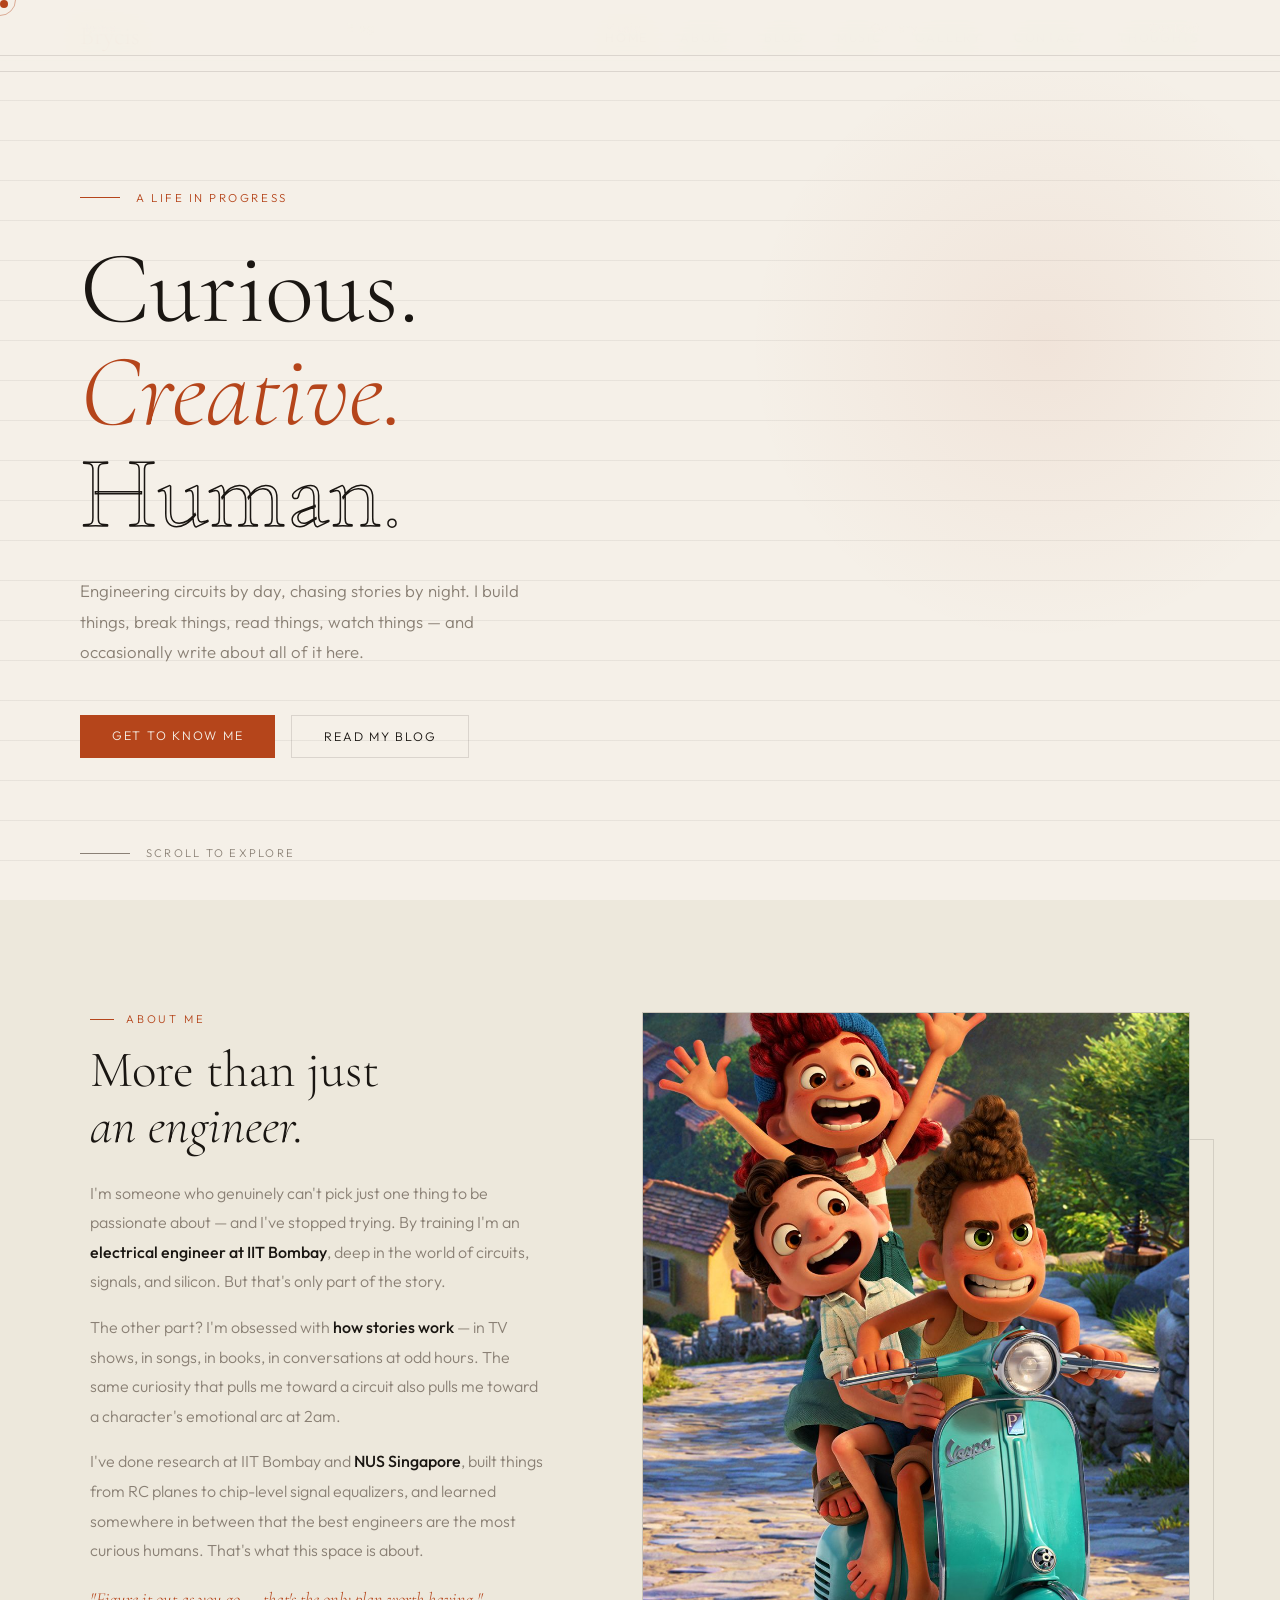
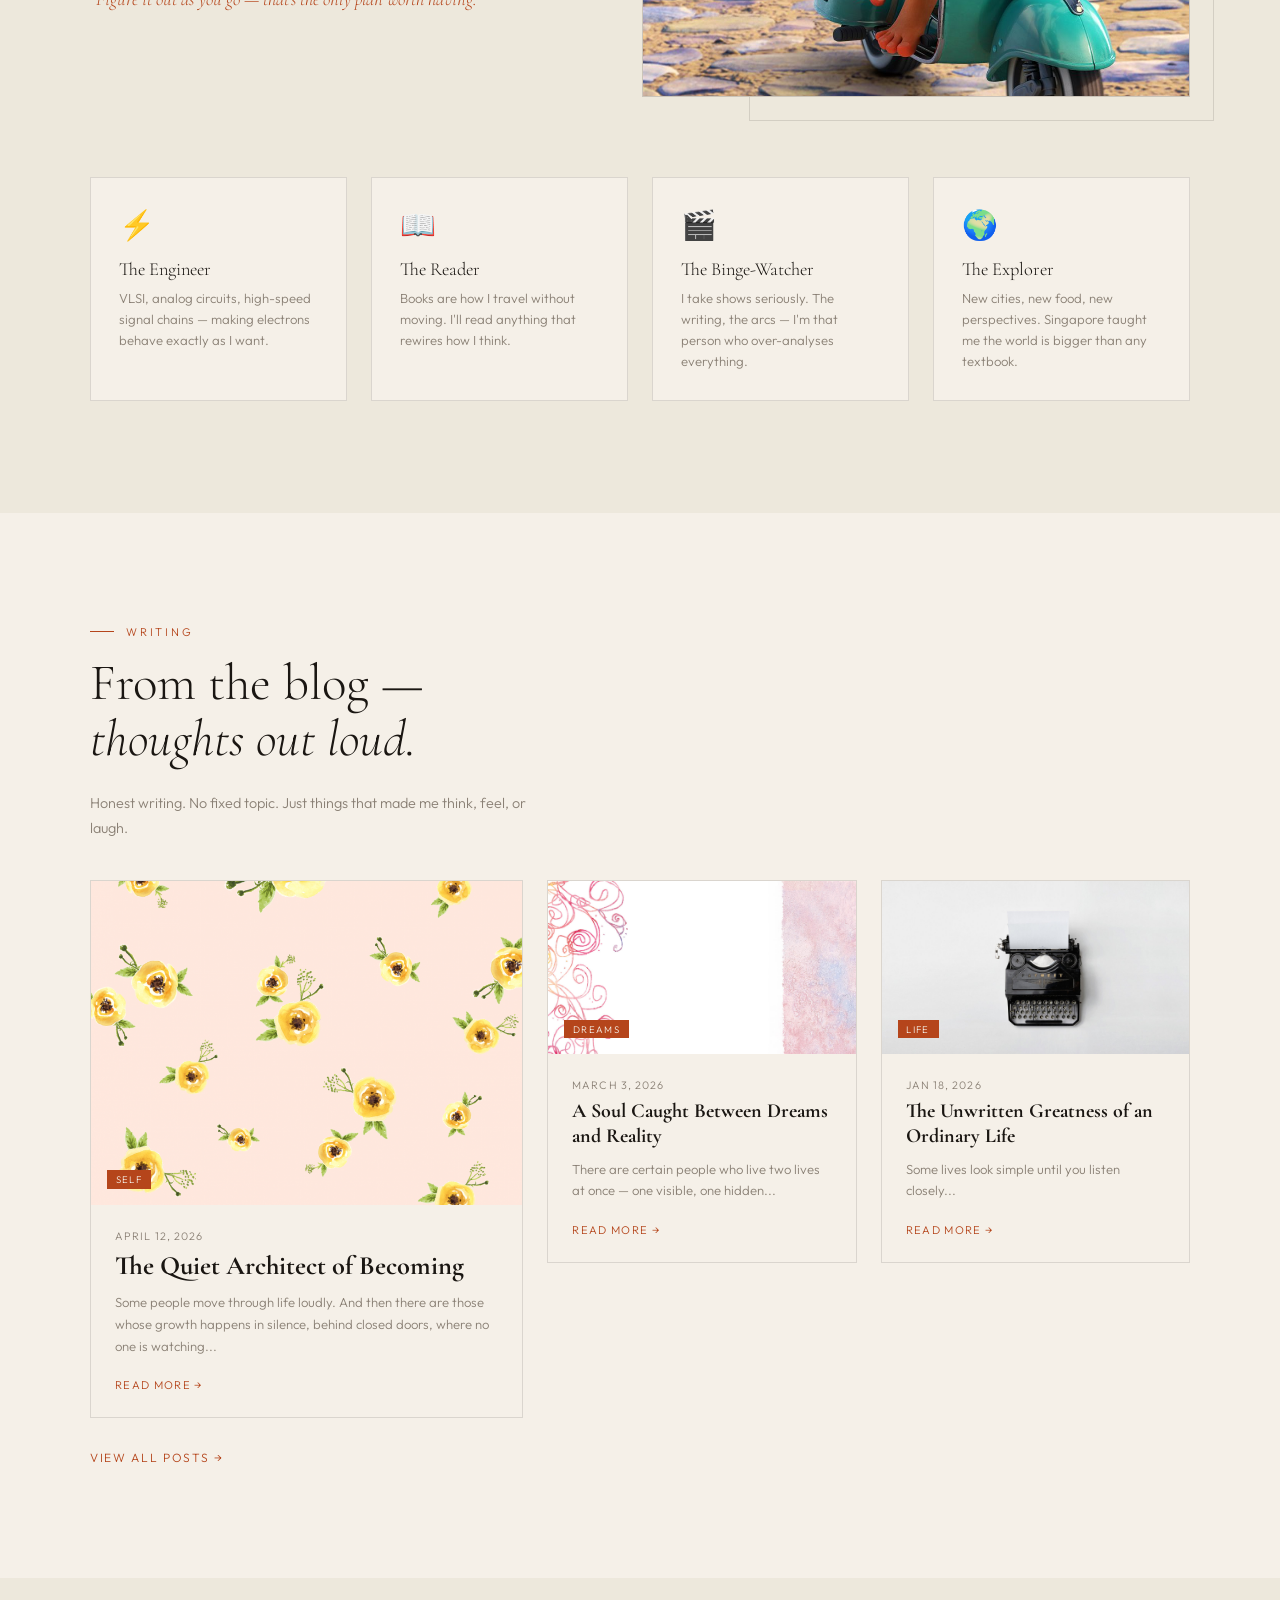
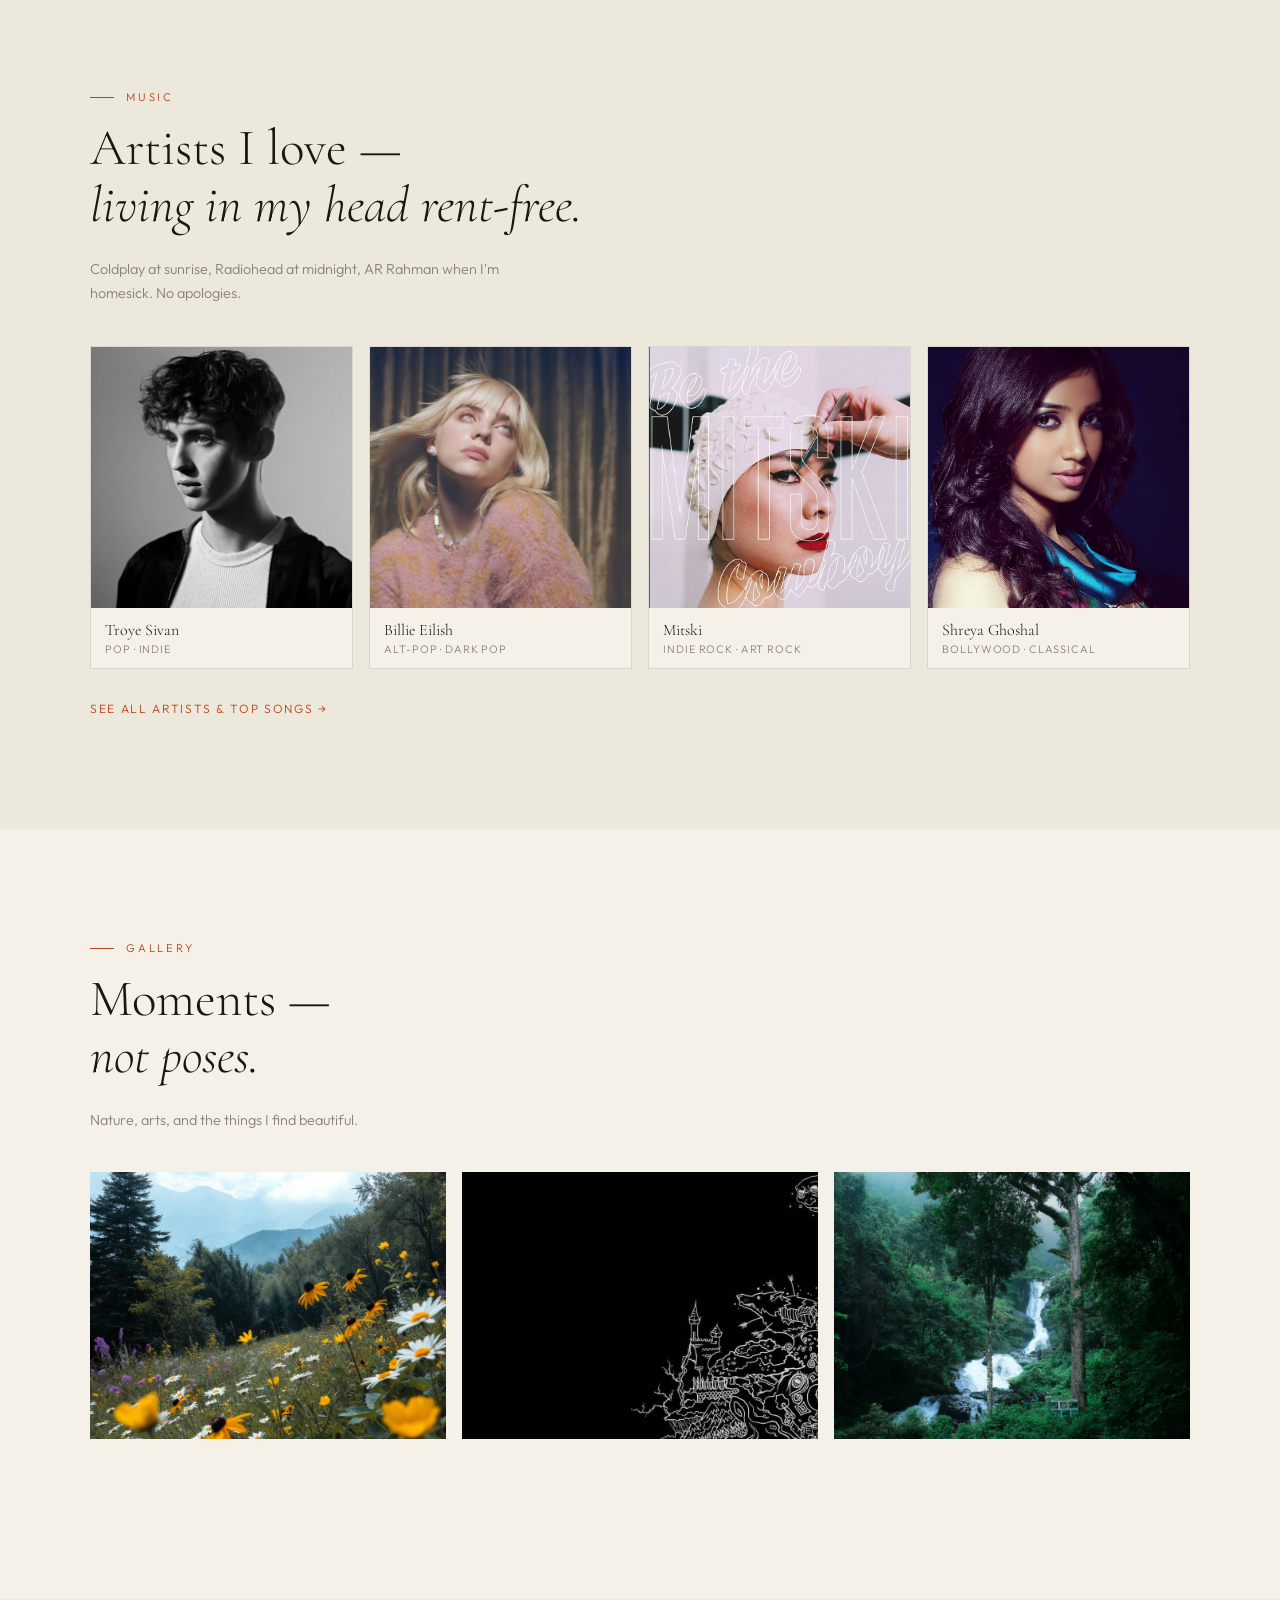
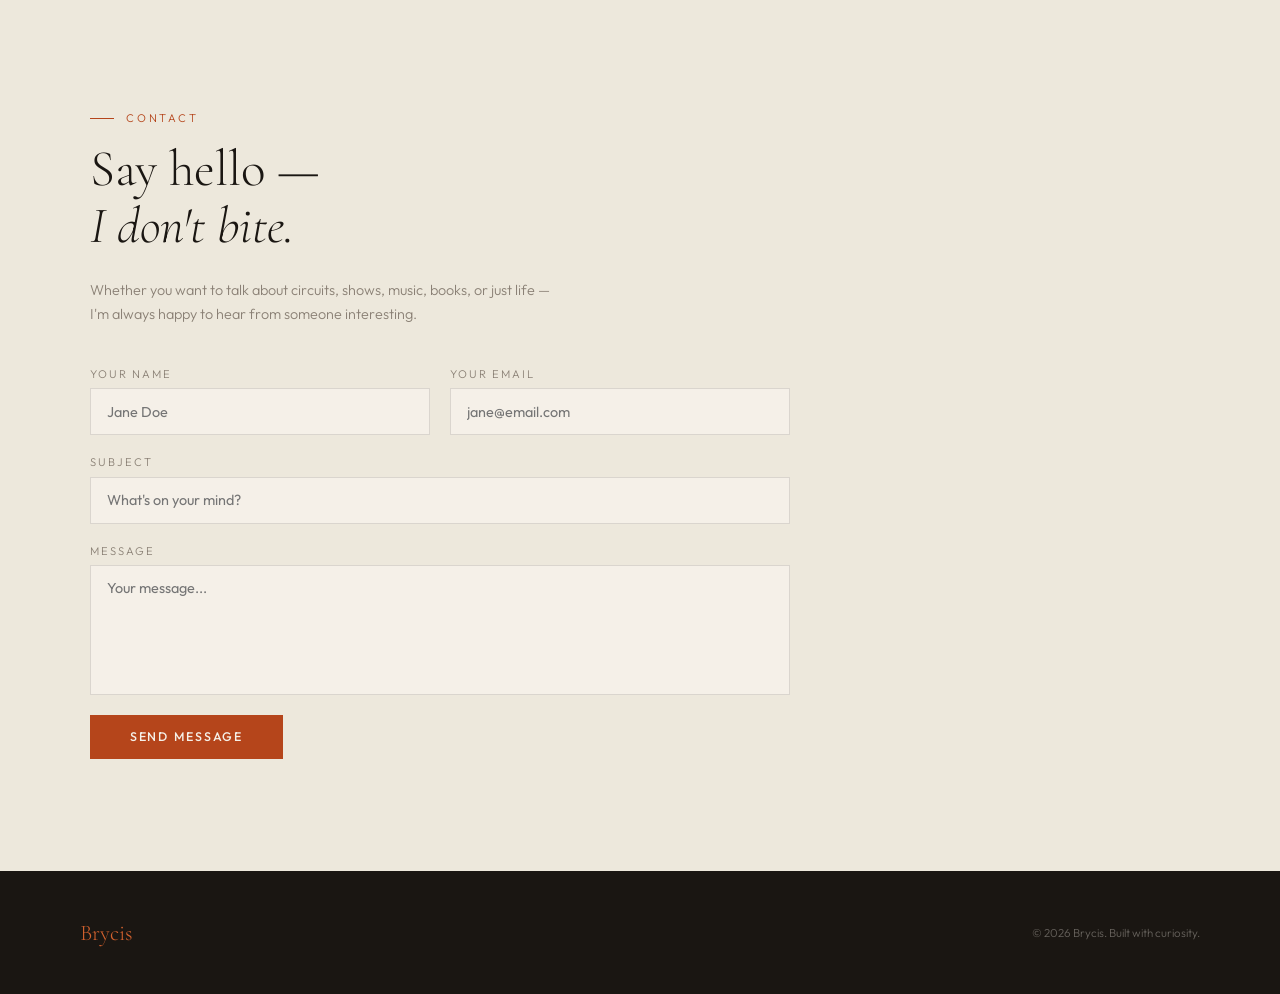
==== commit a6c95925: "Real blogs, thoughts page, clean" ====
--- a/index.html
+++ b/index.html
@@ -166,6 +166,7 @@
     <li><a href="music.html">Music</a></li>
     <li><a href="gallery.html">Gallery</a></li>
     <li><a href="#contact">Contact</a></li>
+    <li><a href="thoughts.html">Thoughts</a></li>
   </ul>
 </nav>
 
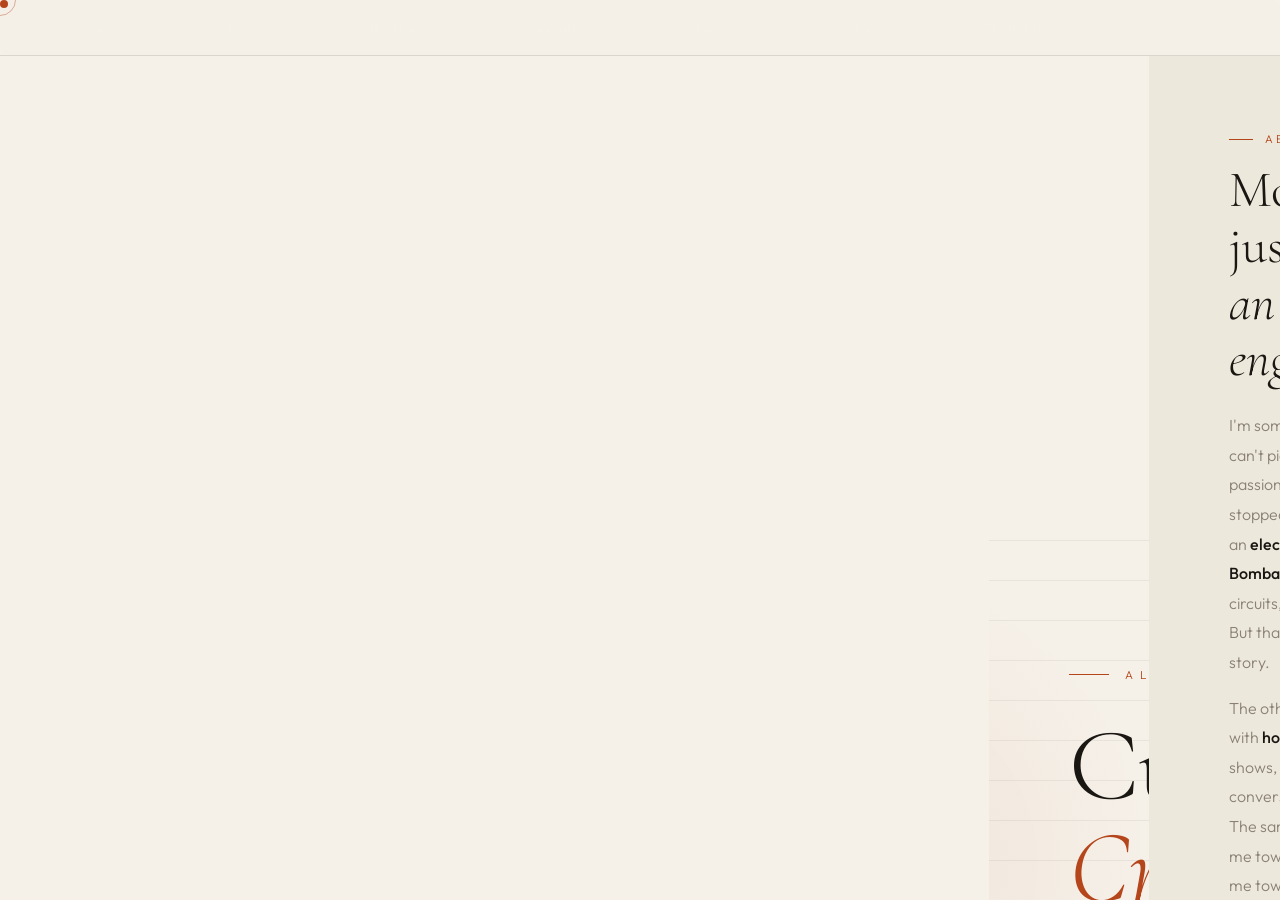
==== commit 0e3177d0: "Collection, Currently, Places, Letters, Believes pages" ====
--- a/index.html
+++ b/index.html
@@ -160,15 +160,16 @@
 <nav>
   <a href="index.html" class="nav-logo">Brycis</a>
   <ul class="nav-links">
-    <li><a href="#home">Home</a></li>
-    <li><a href="#about">About</a></li>
-    <li><a href="blog.html">Blog</a></li>
-    <li><a href="music.html">Music</a></li>
-    <li><a href="gallery.html">Gallery</a></li>
-    <li><a href="#contact">Contact</a></li>
-    <li><a href="thoughts.html">Thoughts</a></li>
-  </ul>
-</nav>
+  <li><a href="#home">Home</a></li>
+  <li><a href="#about">About</a></li>
+  <li><a href="blog.html">Blog</a></li>
+  <li><a href="collection.html">Collection</a></li>
+  <li><a href="currently.html">Currently</a></li>
+  <li><a href="places.html">Places</a></li>
+  <li><a href="letters.html">Letters</a></li>
+  <li><a href="thoughts.html">Thoughts</a></li>
+  <li><a href="#contact">Contact</a></li>
+</ul>
 
 <!-- HERO -->
 <section id="home">
@@ -341,12 +342,15 @@
 <footer>
   <div class="fl">Brycis</div>
   <nav class="fn">
-    <a href="index.html">Home</a>
-    <a href="blog.html">Blog</a>
-    <a href="music.html">Music</a>
-    <a href="gallery.html">Gallery</a>
-    <a href="#contact">Contact</a>
-  </nav>
+  <a href="index.html">Home</a>
+  <a href="blog.html">Blog</a>
+  <a href="collection.html">Collection</a>
+  <a href="currently.html">Currently</a>
+  <a href="places.html">Places</a>
+  <a href="letters.html">Letters</a>
+  <a href="thoughts.html">Thoughts</a>
+  <a href="#contact">Contact</a>
+</nav>
   <p class="fc">© 2026 Brycis. Built with curiosity.</p>
 </footer>
 
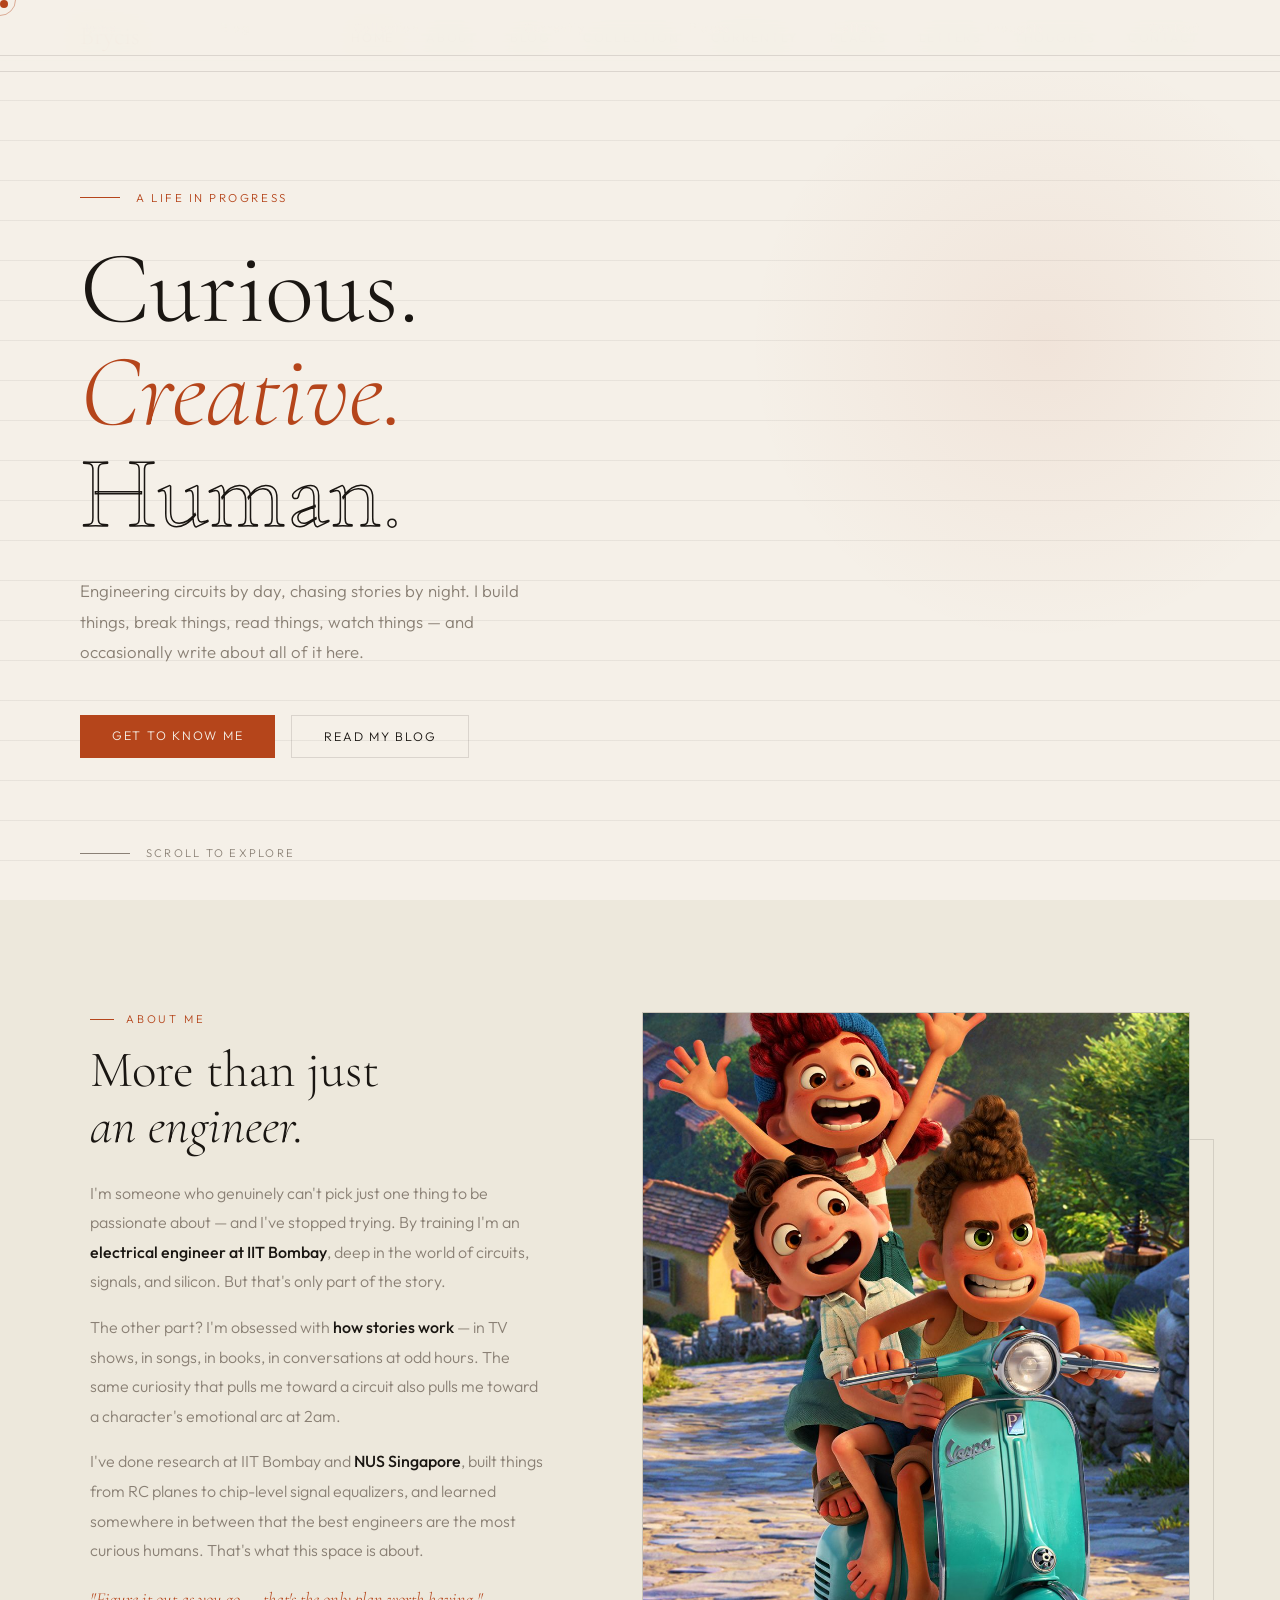
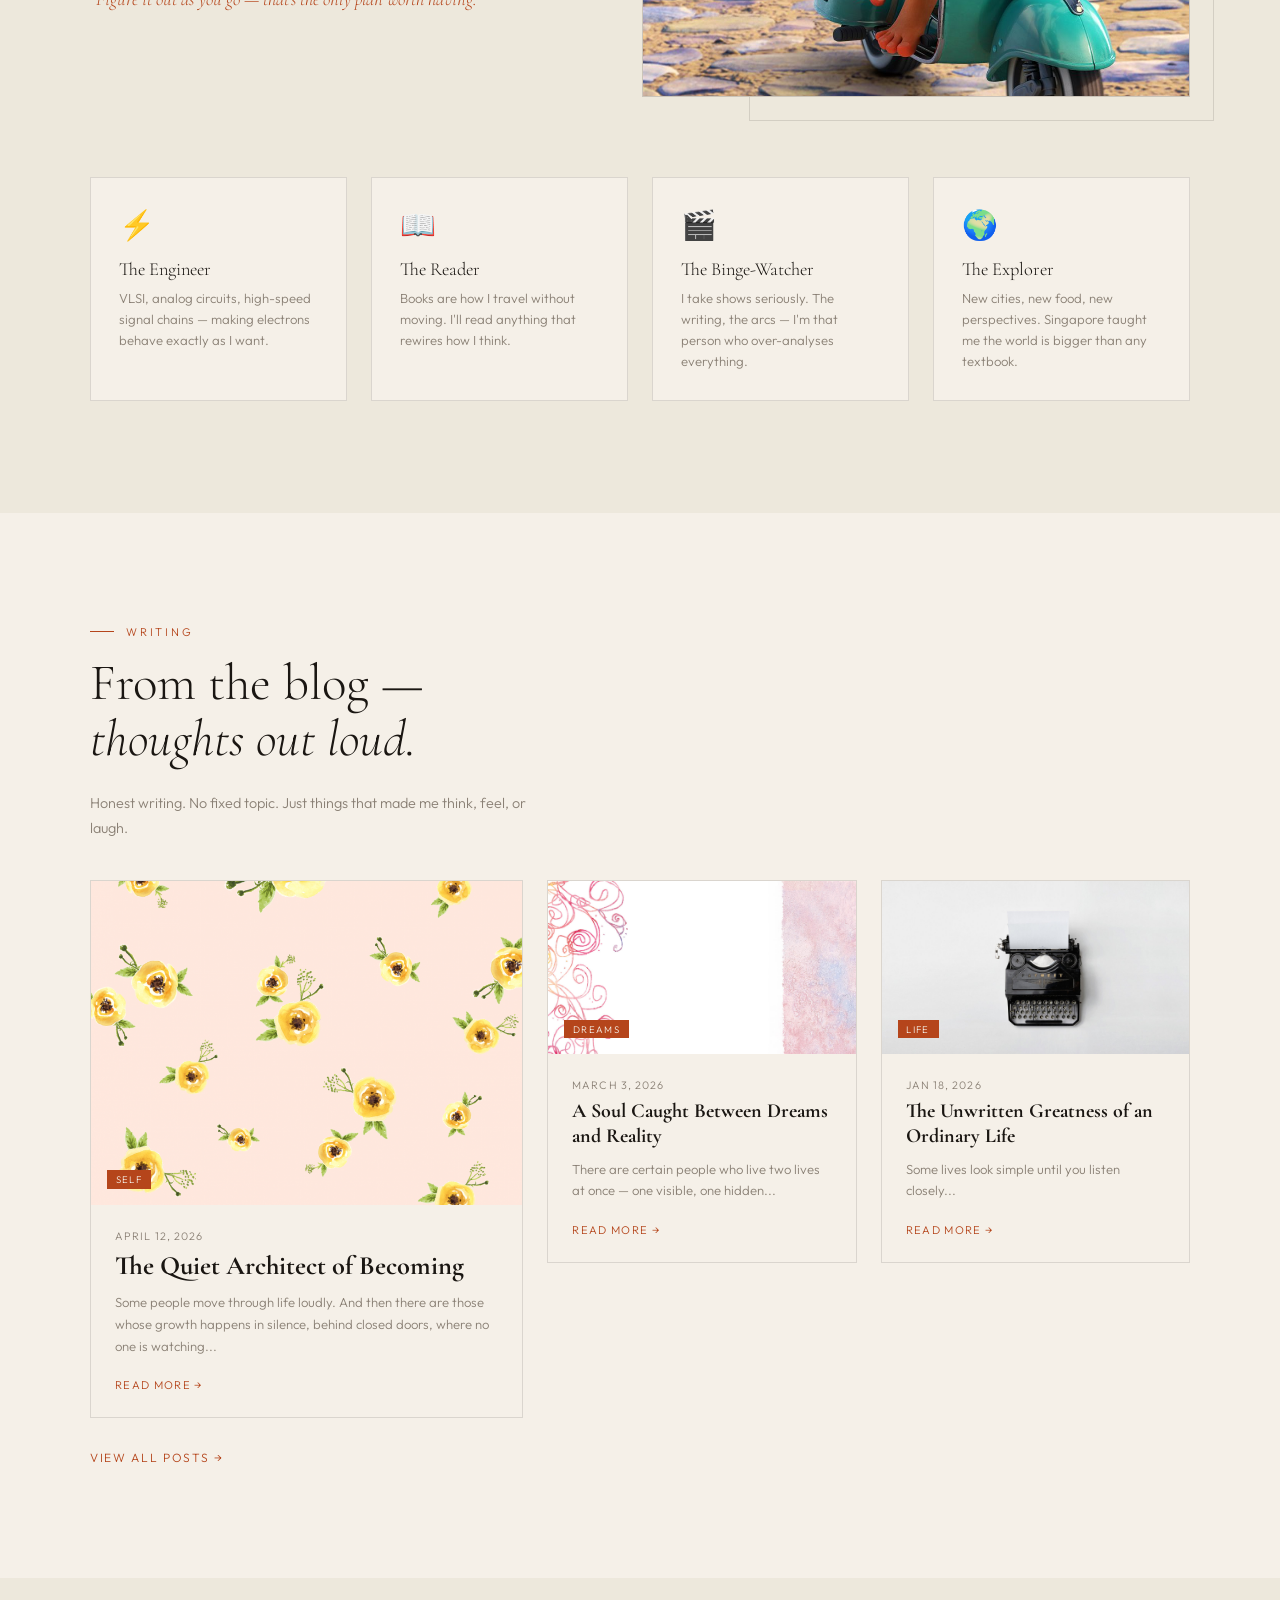
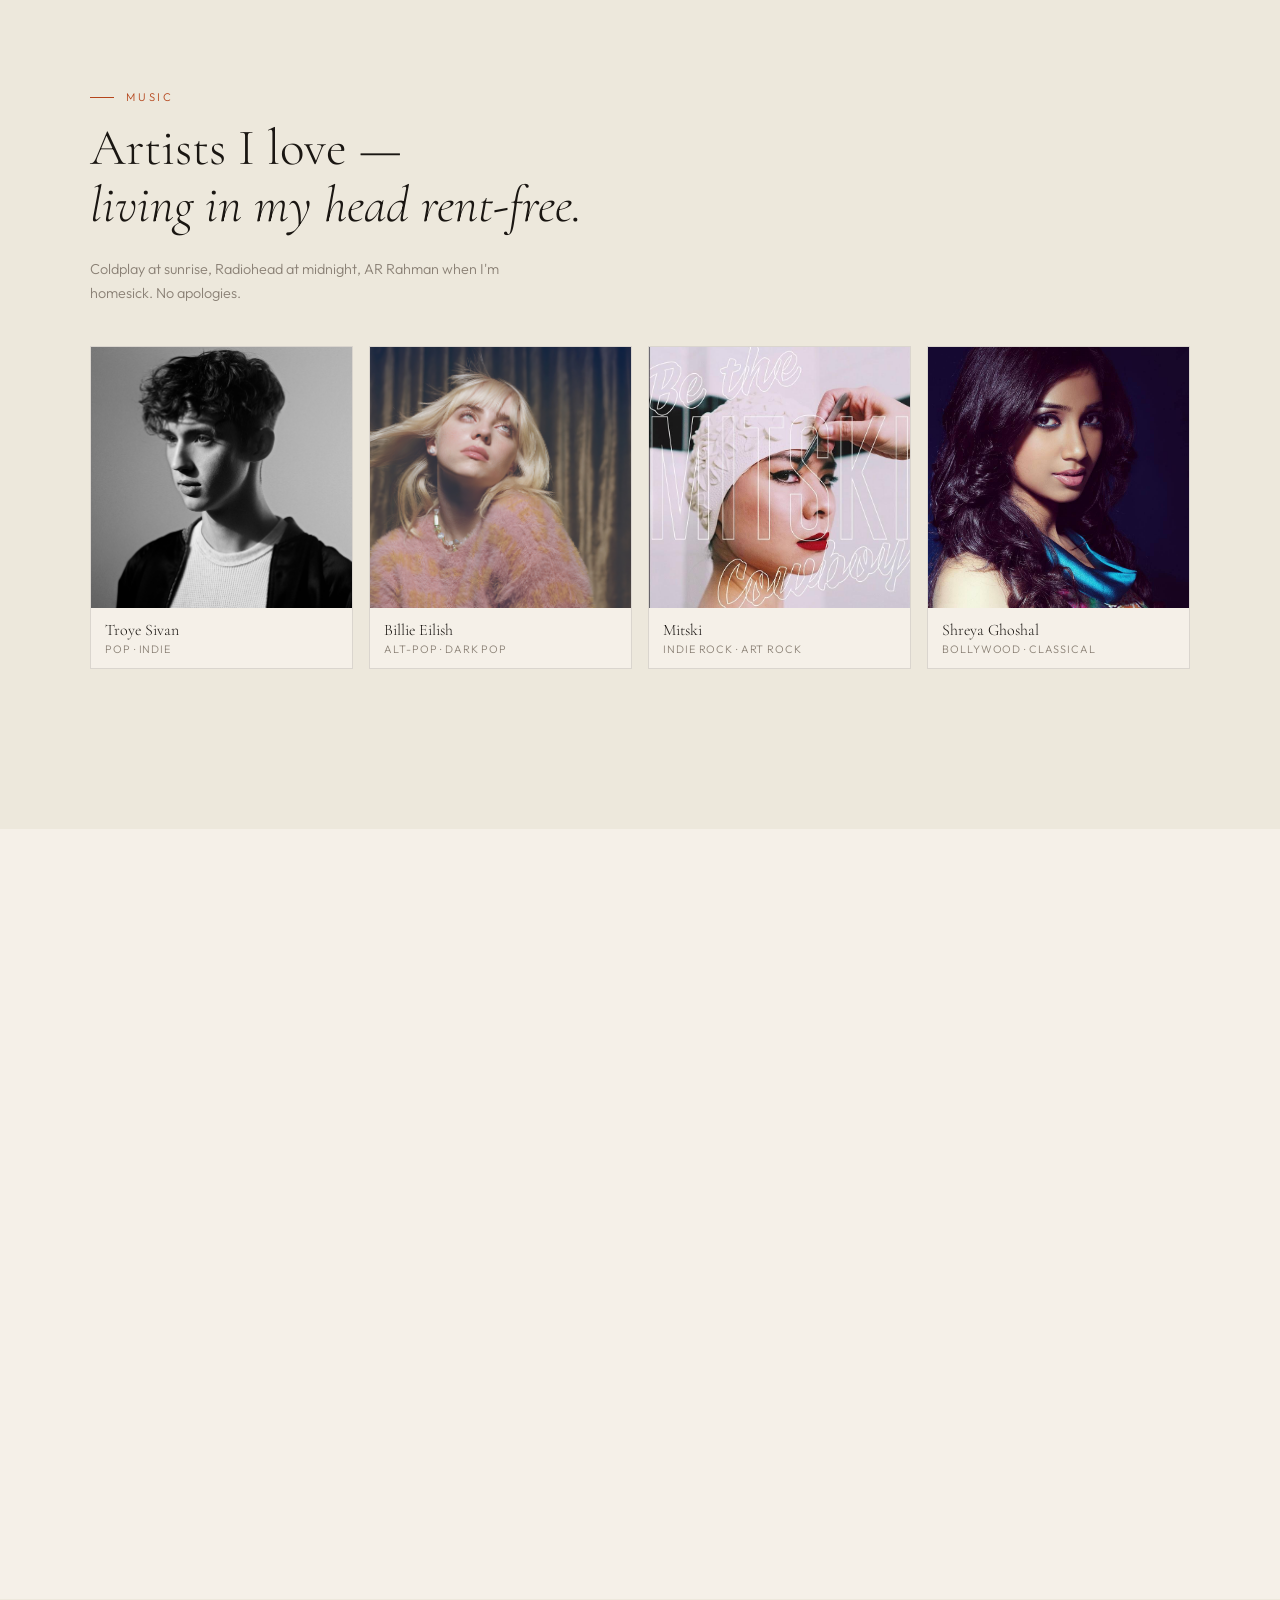
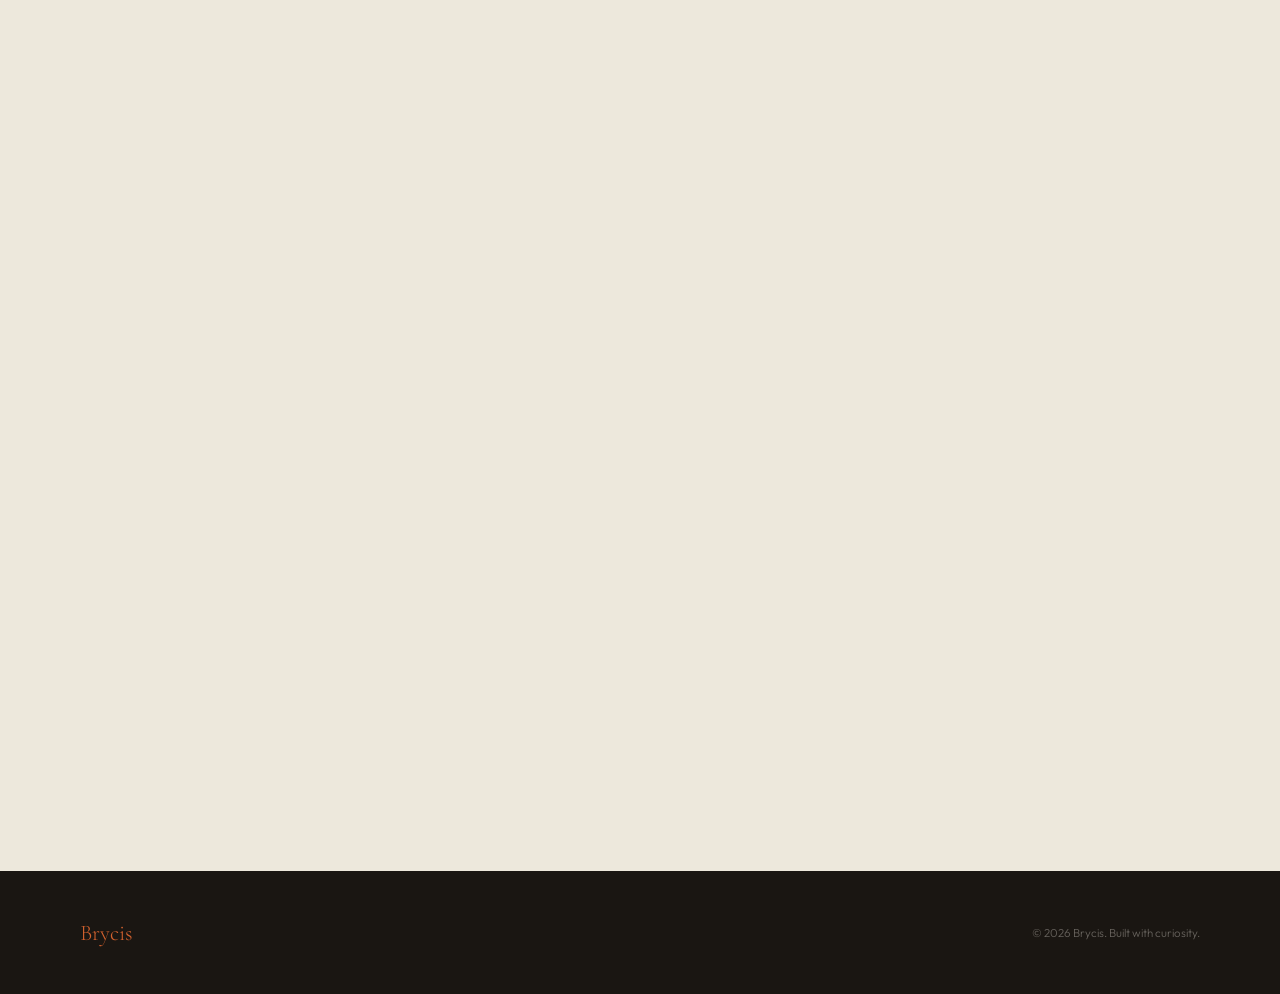
==== commit 594c773d: "Fix missing nav closing tag" ====
--- a/index.html
+++ b/index.html
@@ -170,6 +170,7 @@
   <li><a href="thoughts.html">Thoughts</a></li>
   <li><a href="#contact">Contact</a></li>
 </ul>
+</nav>
 
 <!-- HERO -->
 <section id="home">
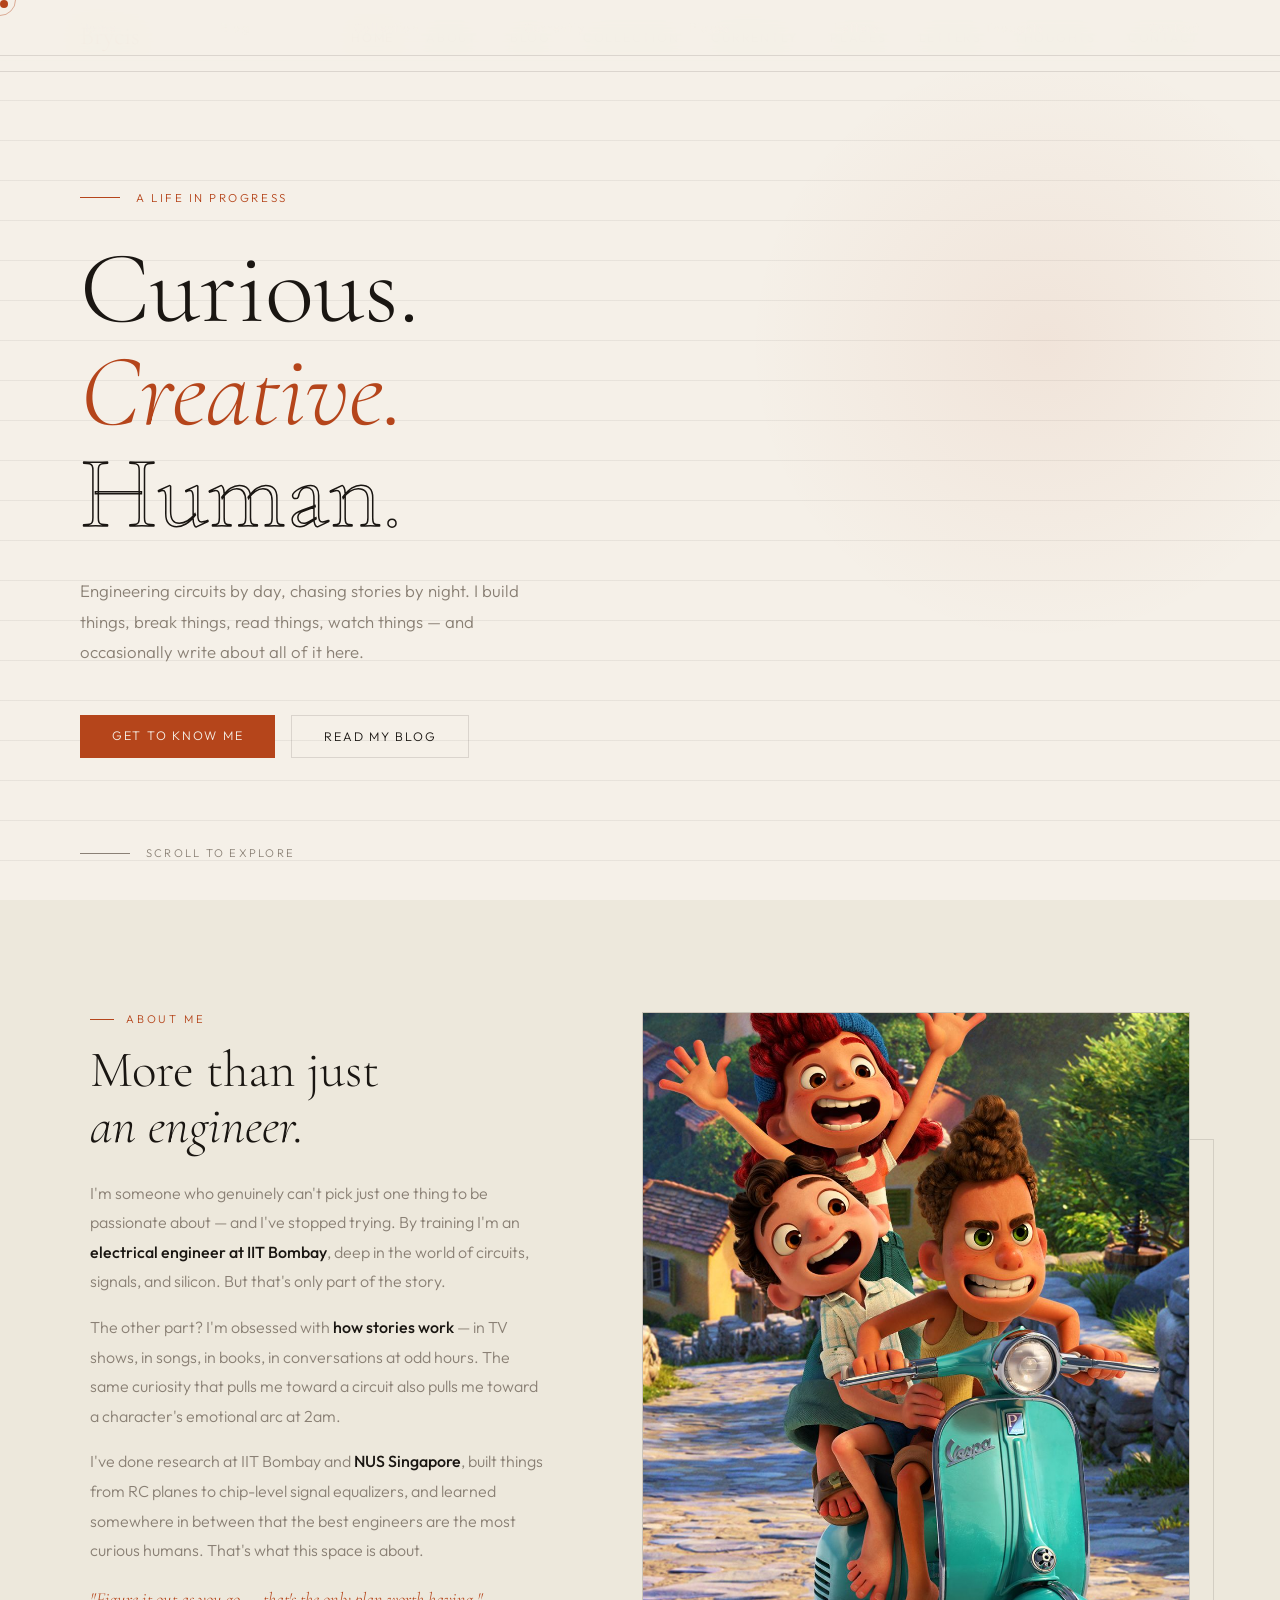
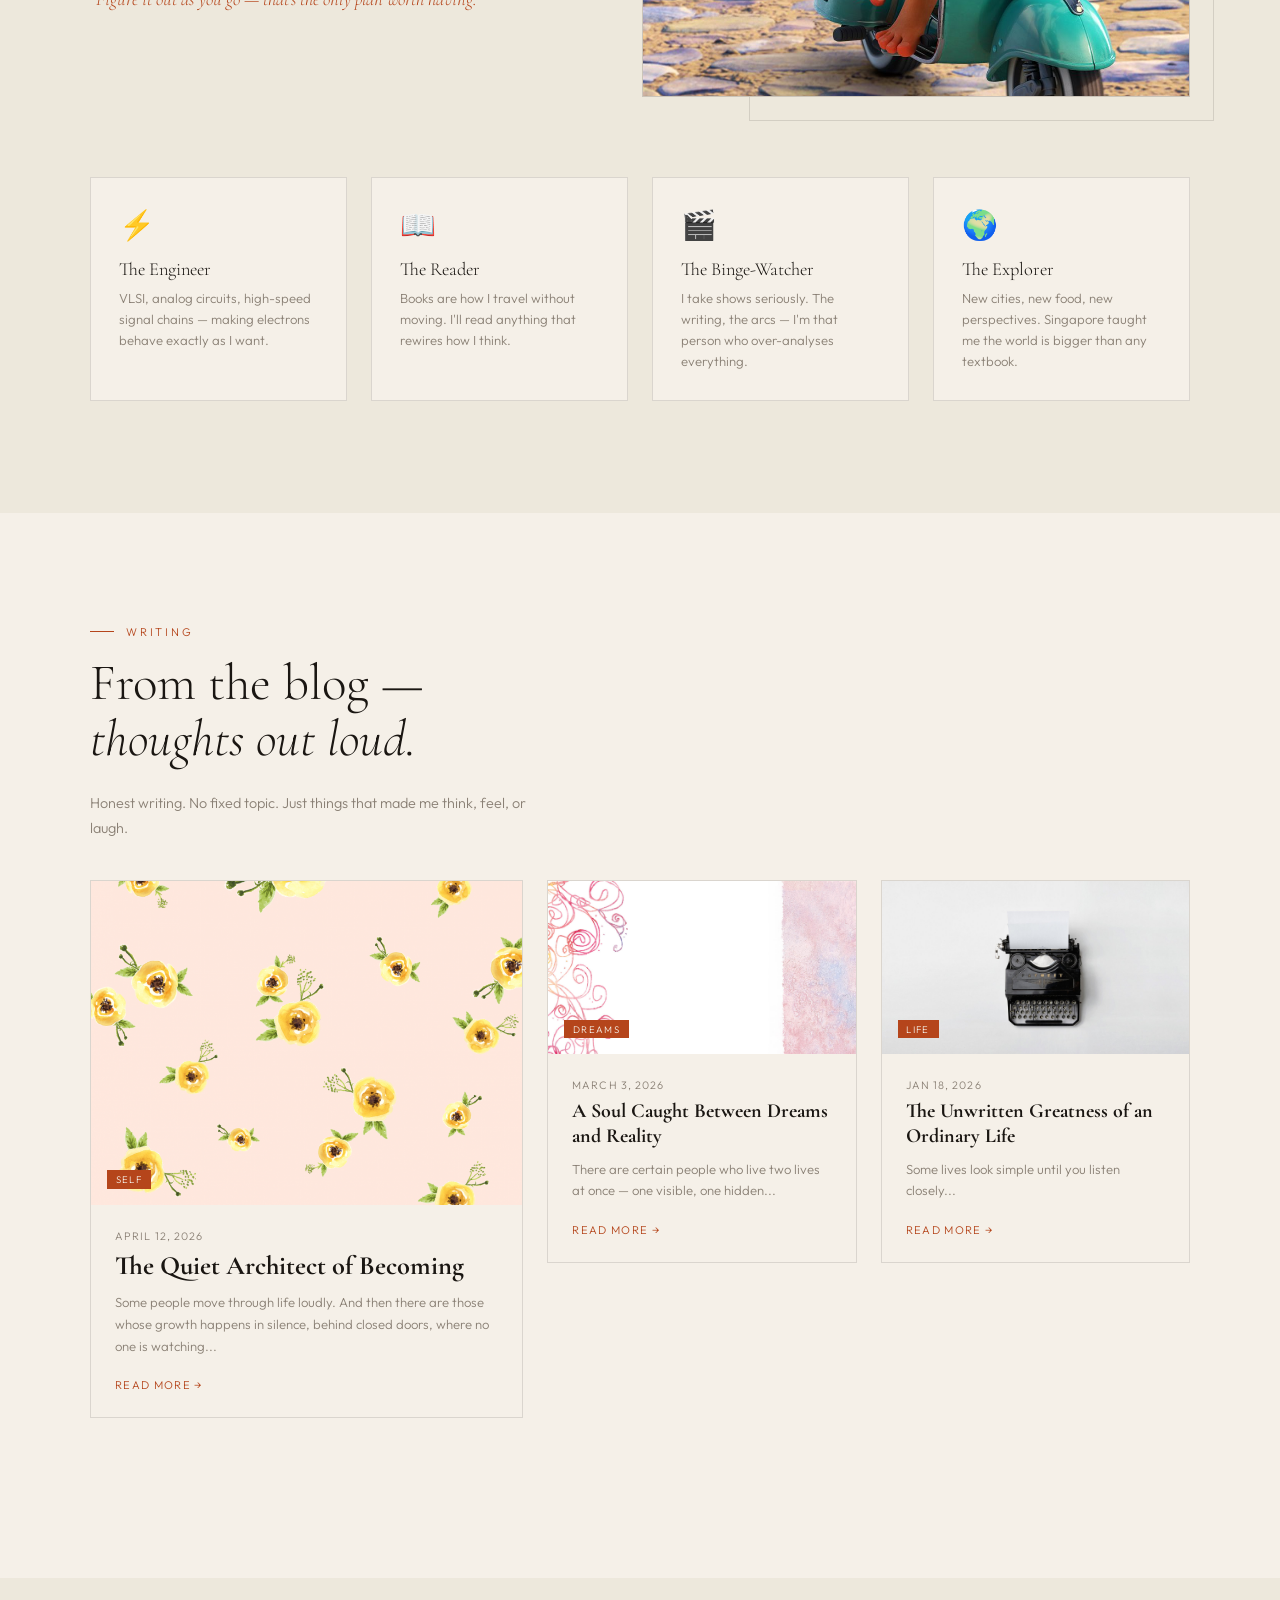
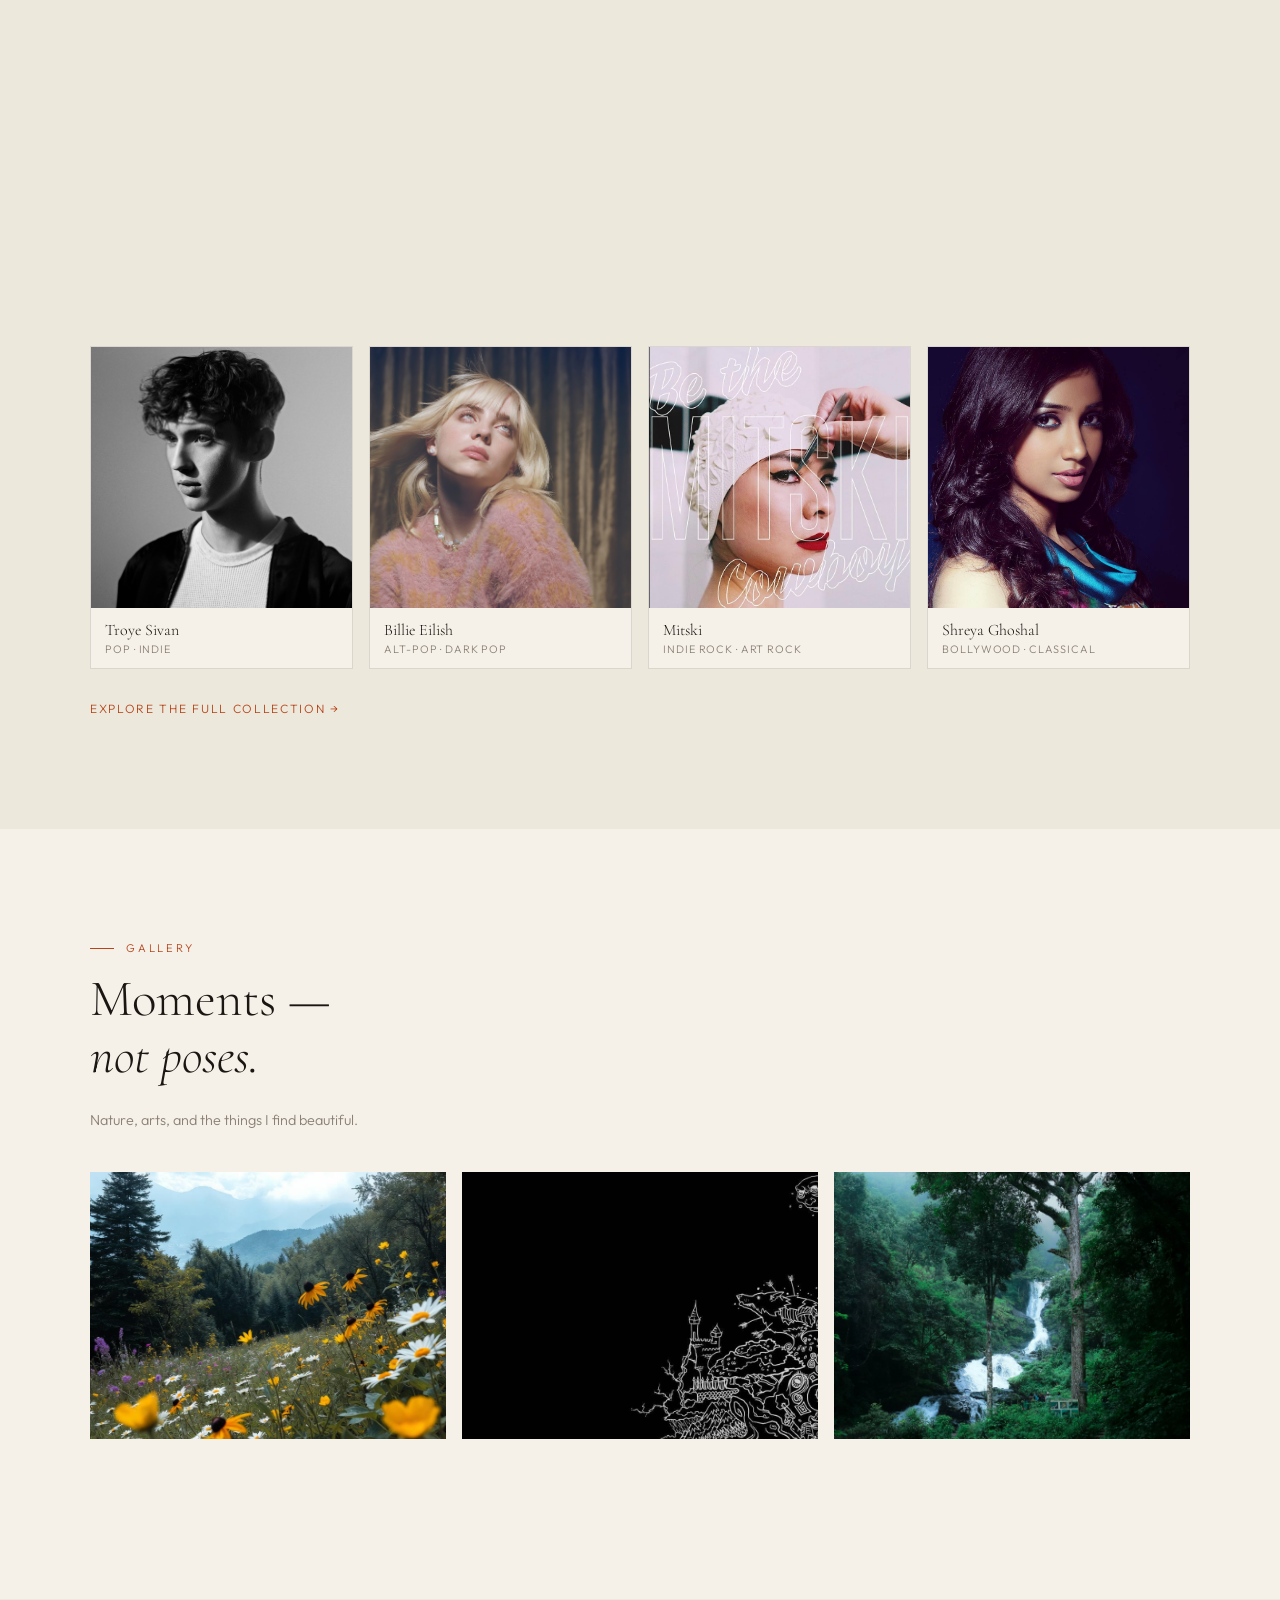
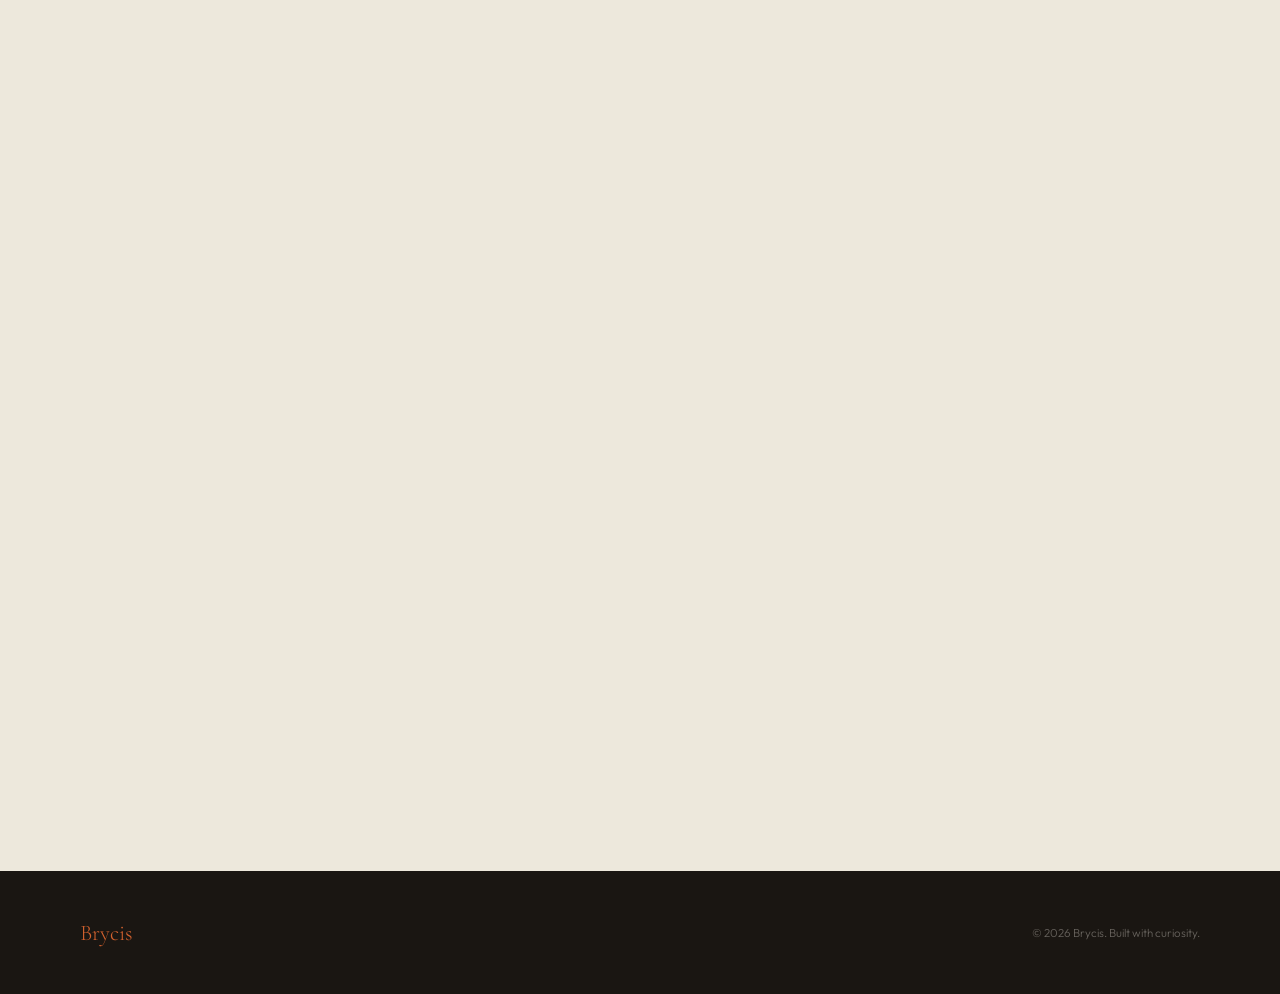
==== commit 822dc910: "Fix music link to collection" ====
--- a/index.html
+++ b/index.html
@@ -292,7 +292,7 @@
         <div class="mt-body"><div class="mt-name">Shreya Ghoshal</div><div class="mt-genre">Bollywood · Classical</div></div>
       </div>
     </div>
-    <a href="music.html" class="view-all rev">See all artists & top songs →</a>
+    <a href="collection.html" class="view-all rev">Explore the full collection →</a>
   </div>
 </section>
 
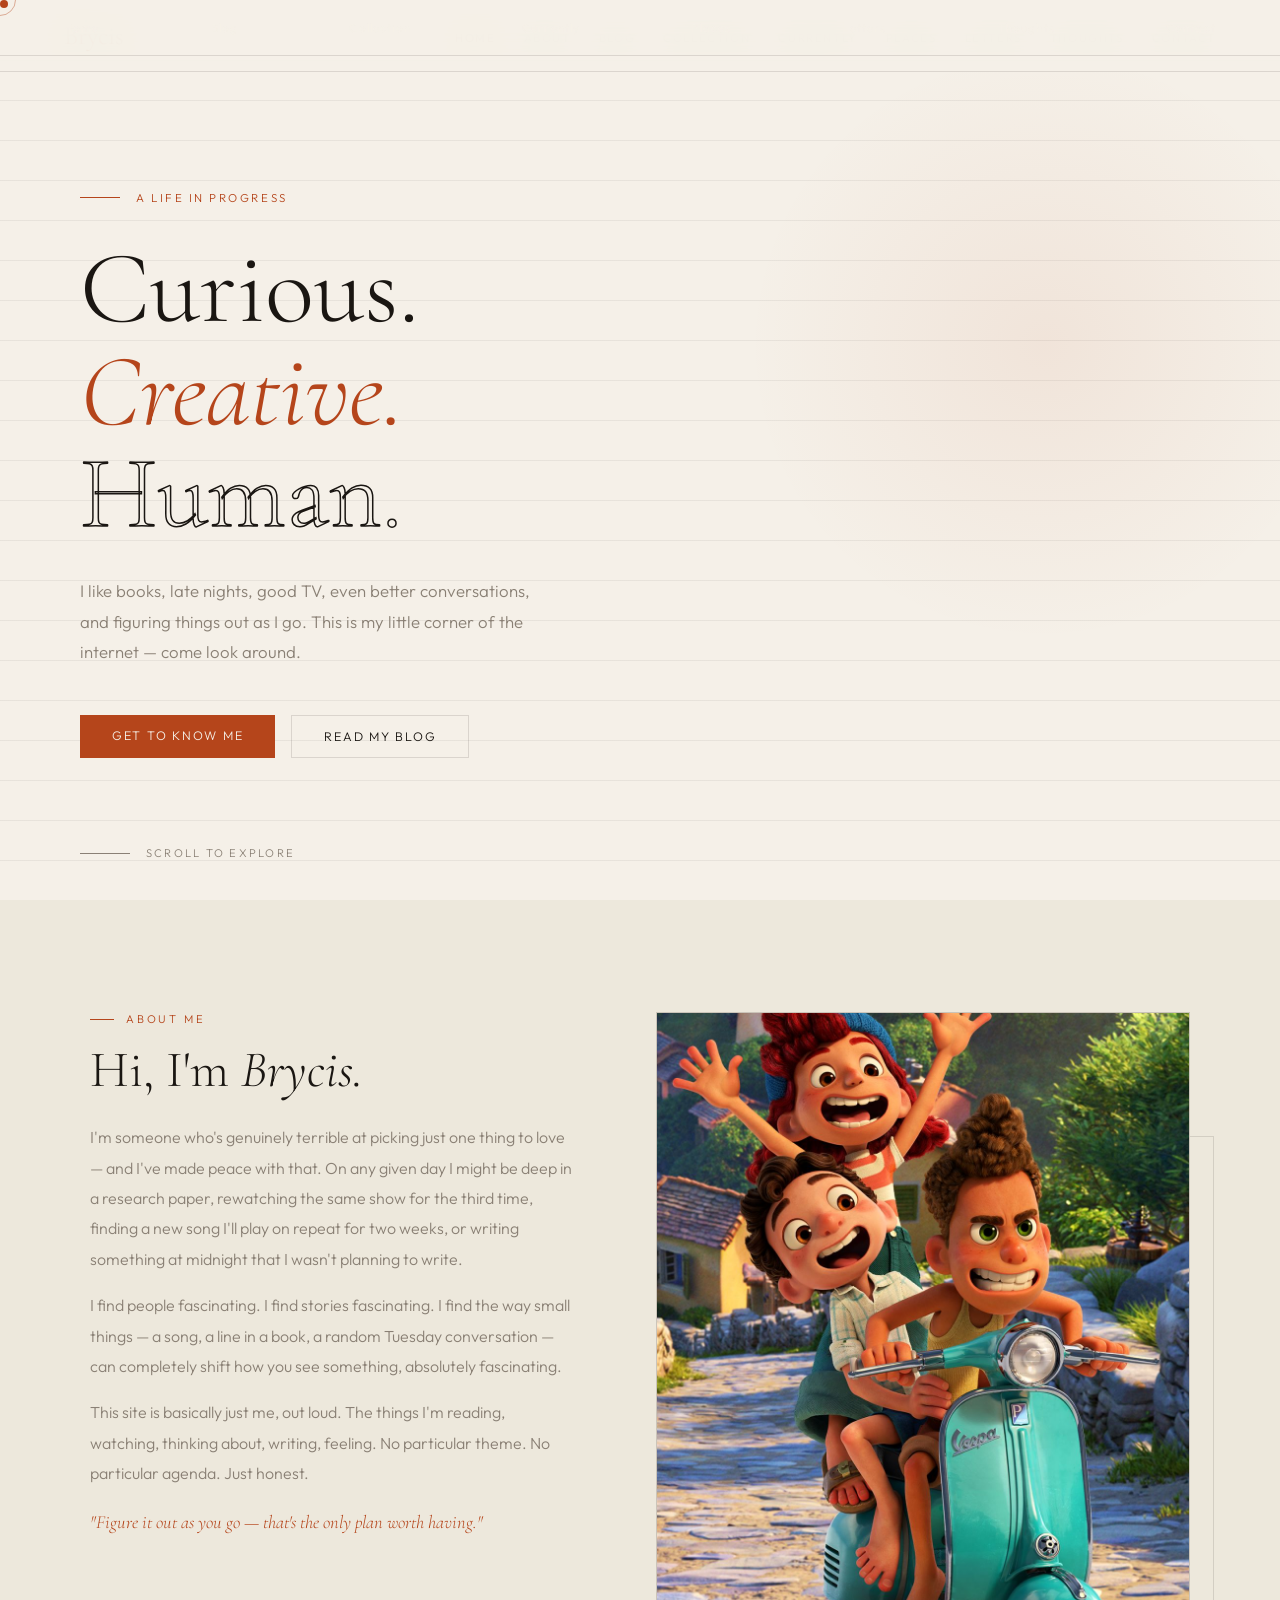
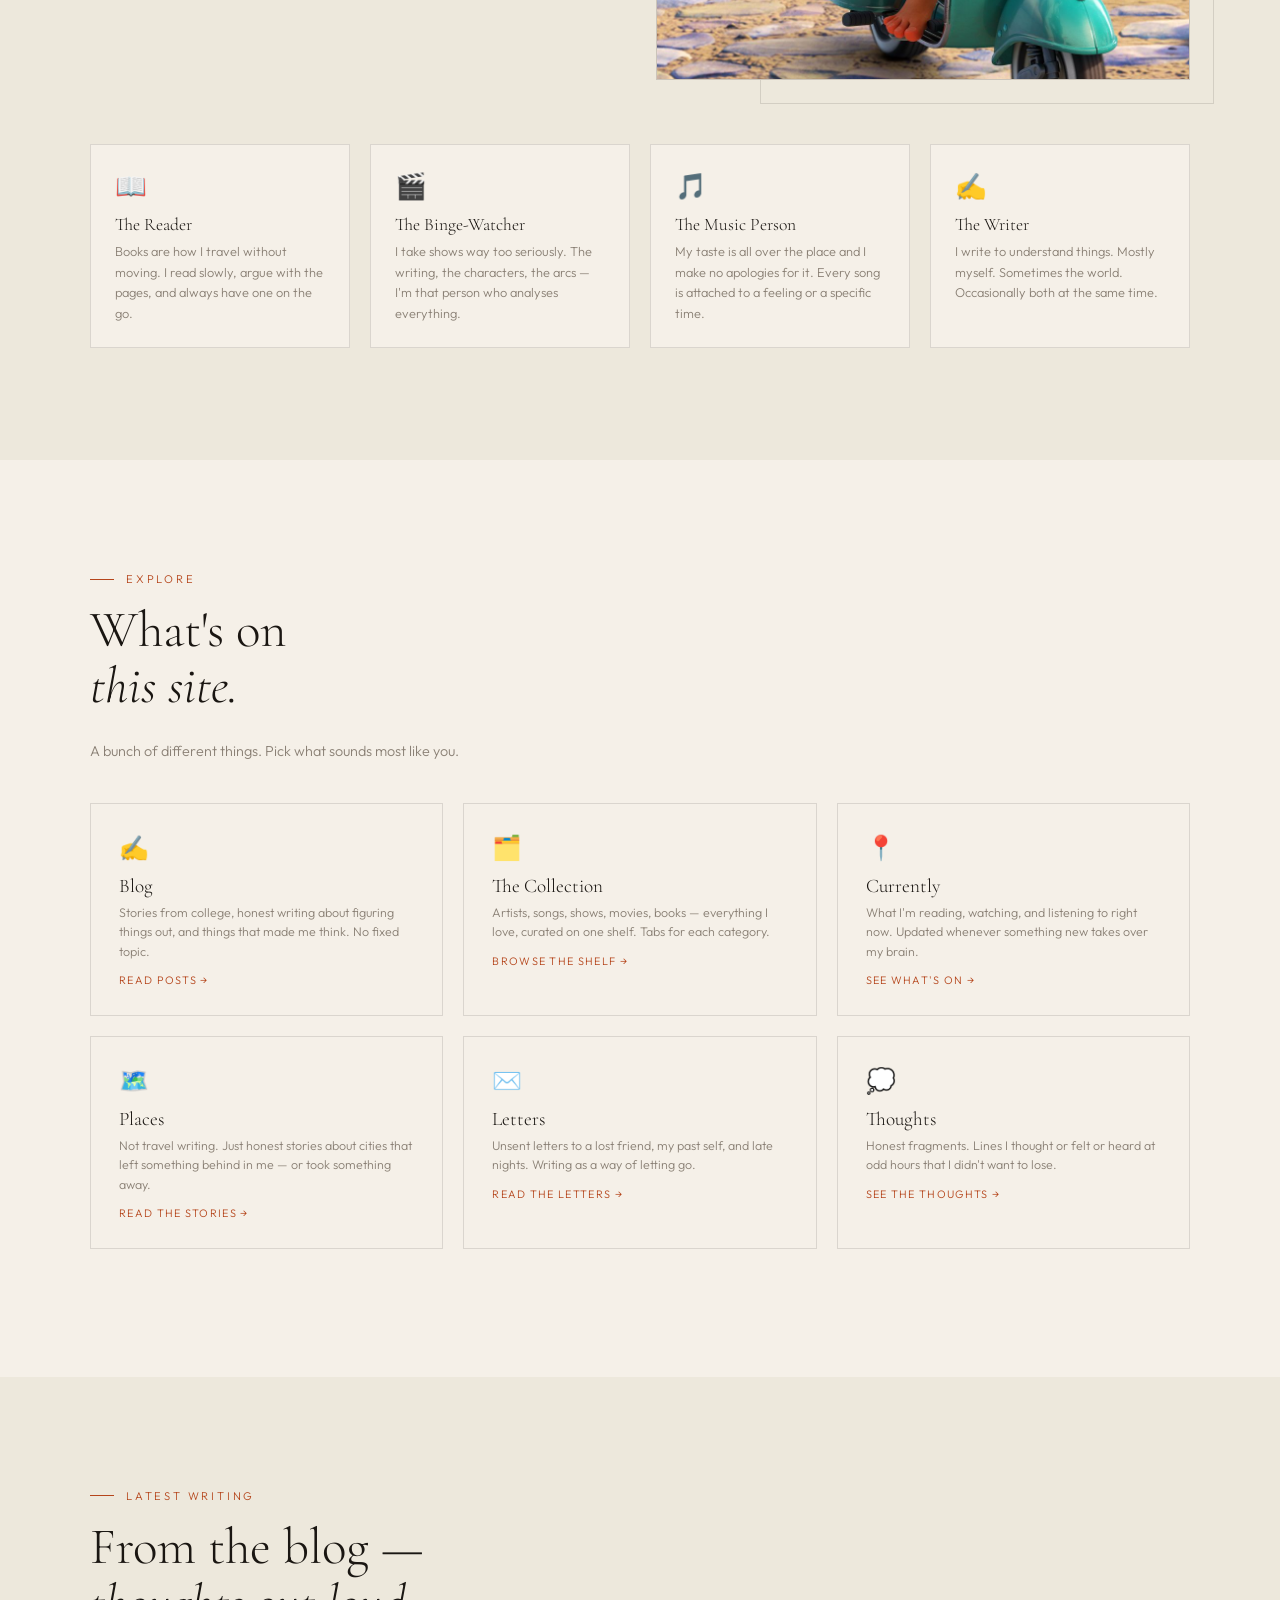
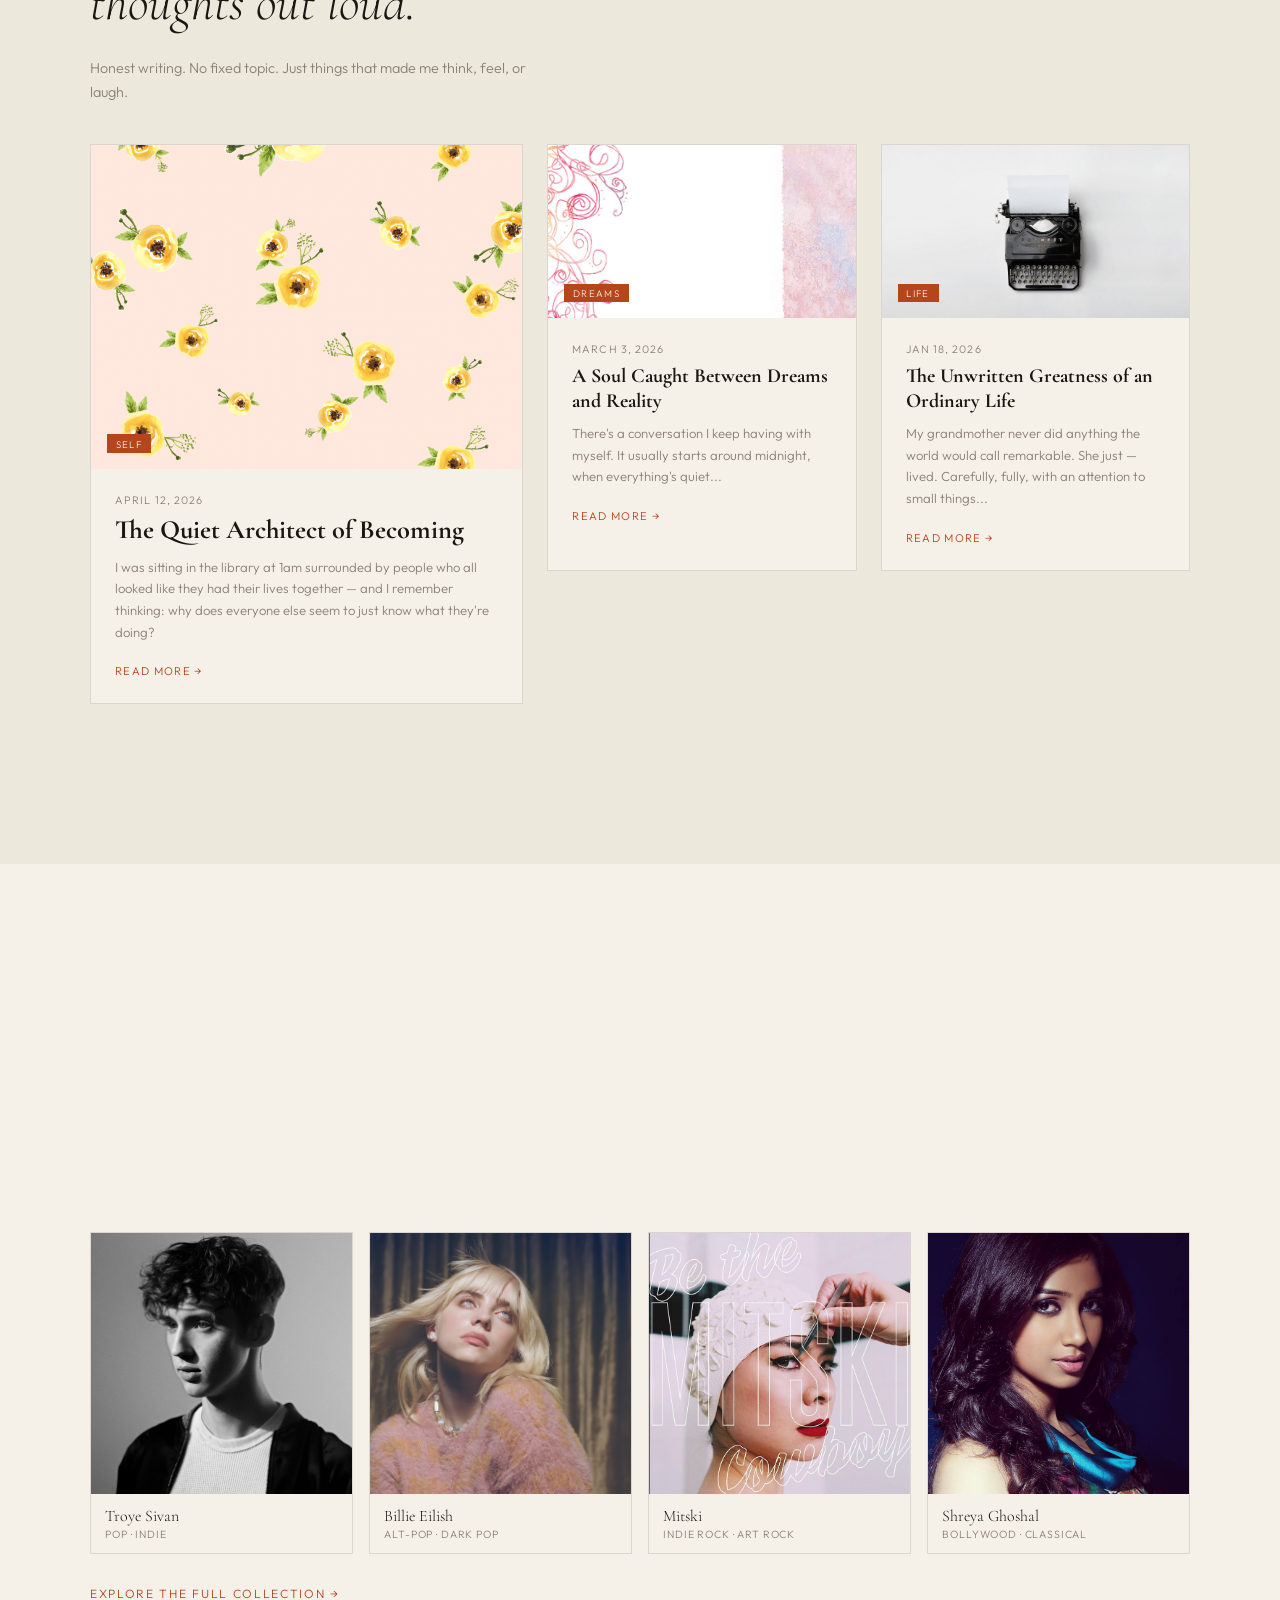
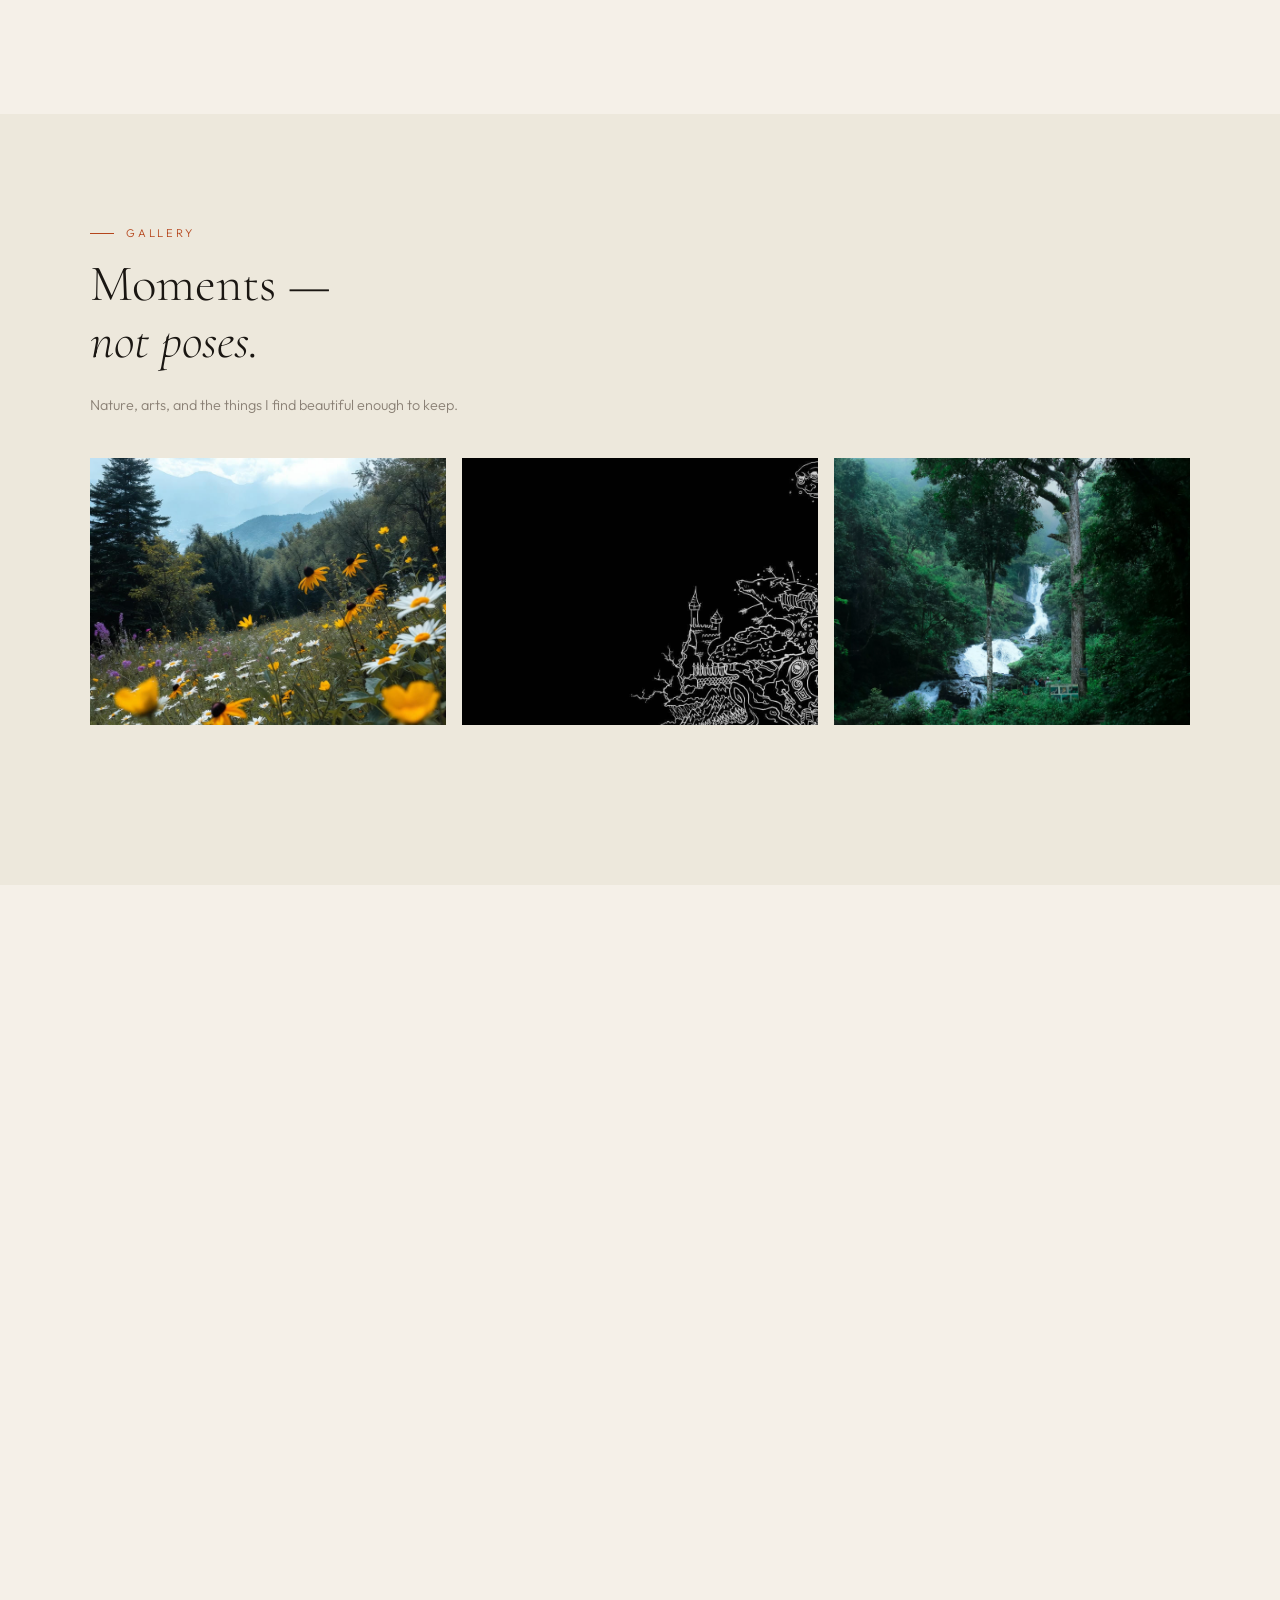
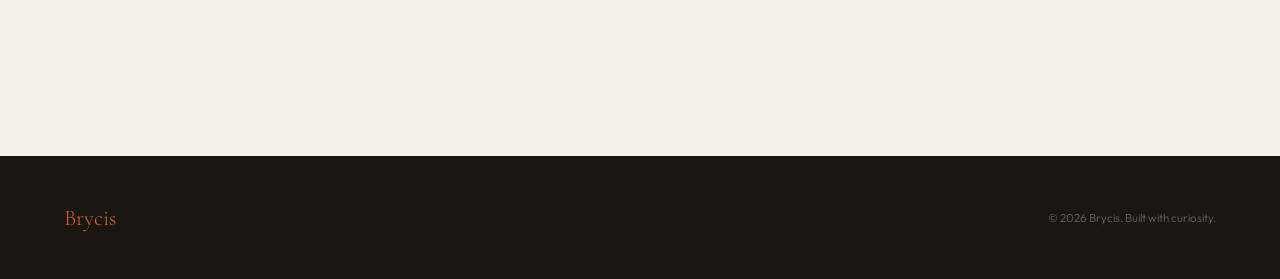
==== commit 16751d50: "New index - personal about, all pages linked" ====
--- a/index.html
+++ b/index.html
@@ -10,16 +10,14 @@
     :root{--ink:#1a1612;--paper:#f5f0e8;--paper2:#ede8dc;--paper3:#e4ddd0;--rust:#b5451b;--rust2:#d4622e;--muted:#8a8075;--border:rgba(26,22,18,0.12);}
     html{scroll-behavior:smooth;}
     body{background:var(--paper);color:var(--ink);font-family:'Outfit',sans-serif;font-weight:300;overflow-x:hidden;cursor:none;}
-
-    /* CURSOR */
     .cur{width:8px;height:8px;background:var(--rust);border-radius:50%;position:fixed;top:0;left:0;pointer-events:none;z-index:9999;}
     .cur-ring{width:32px;height:32px;border:1.5px solid var(--rust);border-radius:50%;position:fixed;top:0;left:0;pointer-events:none;z-index:9998;opacity:0.4;}
 
     /* NAV */
-    nav{position:fixed;top:0;left:0;right:0;z-index:200;display:flex;justify-content:space-between;align-items:center;padding:1.25rem 5rem;background:rgba(245,240,232,0.93);backdrop-filter:blur(16px);border-bottom:1px solid var(--border);}
+    nav{position:fixed;top:0;left:0;right:0;z-index:200;display:flex;justify-content:space-between;align-items:center;padding:1.25rem 4rem;background:rgba(245,240,232,0.93);backdrop-filter:blur(16px);border-bottom:1px solid var(--border);}
     .nav-logo{font-family:'Cormorant Garamond',serif;font-size:1.6rem;color:var(--rust);text-decoration:none;}
-    .nav-links{display:flex;gap:2rem;list-style:none;}
-    .nav-links a{color:var(--muted);text-decoration:none;font-size:0.78rem;letter-spacing:0.14em;text-transform:uppercase;transition:color 0.3s;}
+    .nav-links{display:flex;gap:1.75rem;list-style:none;}
+    .nav-links a{color:var(--muted);text-decoration:none;font-size:0.72rem;letter-spacing:0.14em;text-transform:uppercase;transition:color 0.3s;}
     .nav-links a:hover{color:var(--rust);}
 
     /* HERO */
@@ -43,7 +41,7 @@
     .scroll-hint{position:absolute;bottom:2.5rem;left:5rem;display:flex;align-items:center;gap:1rem;font-size:0.7rem;letter-spacing:0.2em;text-transform:uppercase;color:var(--muted);animation:fadeUp 1s ease 0.6s both;}
     .scroll-line{width:50px;height:1px;background:var(--muted);}
 
-    /* SHARED SECTION STYLES */
+    /* SHARED */
     .padded{padding:7rem 5rem;}
     .wrap{max-width:1100px;margin:0 auto;}
     .bg2{background:var(--paper2);}
@@ -55,25 +53,33 @@
     .view-all:hover{gap:0.8rem;}
 
     /* ABOUT */
-    .about-grid{display:grid;grid-template-columns:1fr 1.2fr;gap:6rem;align-items:start;margin-bottom:5rem;}
-    .about-p{font-size:1rem;color:var(--muted);line-height:1.85;margin-bottom:1rem;}
+    .about-grid{display:grid;grid-template-columns:1fr 1.1fr;gap:5rem;align-items:start;margin-bottom:4rem;}
+    .about-p{font-size:1rem;color:var(--muted);line-height:1.9;margin-bottom:1rem;}
     .about-p strong{color:var(--ink);font-weight:500;}
+    .about-p em{font-style:italic;}
     .about-img-wrap{position:relative;}
-
-    /* IMAGE FIX: emoji hidden when real image loads */
     .img-wrap{position:relative;overflow:hidden;background:var(--paper3);border:1px solid var(--border);}
     .img-wrap .fallback{position:absolute;inset:0;display:flex;align-items:center;justify-content:center;font-size:5rem;z-index:0;}
     .img-wrap img{position:absolute;inset:0;width:100%;height:100%;object-fit:cover;z-index:1;}
-    .img-wrap img.loaded{display:block;}
-
     .about-img-box{aspect-ratio:4/5;}
     .about-img-deco{position:absolute;bottom:-1.5rem;right:-1.5rem;width:85%;aspect-ratio:4/5;border:1px solid var(--border);z-index:-1;}
-    .traits{display:grid;grid-template-columns:repeat(4,1fr);gap:1.5rem;}
-    .trait{padding:1.75rem;background:var(--paper);border:1px solid var(--border);transition:border-color 0.3s,transform 0.3s;}
+
+    /* TRAITS — fun, not engineer-heavy */
+    .traits{display:grid;grid-template-columns:repeat(4,1fr);gap:1.25rem;}
+    .trait{padding:1.5rem;background:var(--paper);border:1px solid var(--border);transition:border-color 0.3s,transform 0.3s;}
     .trait:hover{border-color:var(--rust);transform:translateY(-4px);}
-    .trait-icon{font-size:1.8rem;margin-bottom:1rem;}
-    .trait-name{font-family:'Cormorant Garamond',serif;font-size:1.15rem;margin-bottom:0.5rem;}
-    .trait-desc{font-size:0.82rem;color:var(--muted);line-height:1.6;}
+    .trait-icon{font-size:1.6rem;margin-bottom:0.75rem;}
+    .trait-name{font-family:'Cormorant Garamond',serif;font-size:1.1rem;margin-bottom:0.4rem;}
+    .trait-desc{font-size:0.8rem;color:var(--muted);line-height:1.6;}
+
+    /* QUICK LINKS — new pages preview */
+    .quick-links{display:grid;grid-template-columns:repeat(3,1fr);gap:1.25rem;margin-bottom:1rem;}
+    .ql-card{display:block;text-decoration:none;padding:1.75rem;background:var(--paper);border:1px solid var(--border);transition:border-color 0.3s,transform 0.3s;color:inherit;cursor:none;}
+    .ql-card:hover{border-color:var(--rust);transform:translateY(-3px);}
+    .ql-icon{font-size:1.5rem;margin-bottom:0.75rem;}
+    .ql-title{font-family:'Cormorant Garamond',serif;font-size:1.2rem;margin-bottom:0.3rem;}
+    .ql-desc{font-size:0.78rem;color:var(--muted);line-height:1.55;}
+    .ql-link{font-size:0.68rem;letter-spacing:0.12em;text-transform:uppercase;color:var(--rust);margin-top:0.75rem;display:block;}
 
     /* BLOG PREVIEW */
     .blog-preview-grid{display:grid;grid-template-columns:1.4fr 1fr 1fr;gap:1.5rem;}
@@ -92,16 +98,16 @@
     .bexcerpt{font-size:0.82rem;color:var(--muted);line-height:1.65;margin-bottom:1rem;}
     .blink{font-size:0.7rem;letter-spacing:0.12em;text-transform:uppercase;color:var(--rust);}
 
-    /* MUSIC TEASER */
-    .music-teaser{display:grid;grid-template-columns:repeat(4,1fr);gap:1rem;}
-    .mt-card{background:var(--paper);border:1px solid var(--border);overflow:hidden;transition:transform 0.3s,border-color 0.3s;cursor:none;}
-    .mt-card:hover{transform:translateY(-3px);border-color:var(--rust);}
-    .mt-img{aspect-ratio:1/1;position:relative;overflow:hidden;}
-    .mt-img .fallback{position:absolute;inset:0;display:flex;align-items:center;justify-content:center;font-size:2rem;background:var(--paper3);z-index:0;}
-    .mt-img img{position:absolute;inset:0;width:100%;height:100%;object-fit:cover;z-index:1;}
-    .mt-body{padding:0.75rem 0.9rem;}
-    .mt-name{font-family:'Cormorant Garamond',serif;font-size:1rem;margin-bottom:0.15rem;}
-    .mt-genre{font-size:0.68rem;color:var(--muted);letter-spacing:0.08em;text-transform:uppercase;}
+    /* COLLECTION TEASER */
+    .collection-teaser{display:grid;grid-template-columns:repeat(4,1fr);gap:1rem;}
+    .ct-card{background:var(--paper);border:1px solid var(--border);overflow:hidden;transition:transform 0.3s,border-color 0.3s;cursor:none;}
+    .ct-card:hover{transform:translateY(-3px);border-color:var(--rust);}
+    .ct-img{aspect-ratio:1/1;position:relative;overflow:hidden;}
+    .ct-img .fallback{position:absolute;inset:0;display:flex;align-items:center;justify-content:center;font-size:2rem;background:var(--paper3);z-index:0;}
+    .ct-img img{position:absolute;inset:0;width:100%;height:100%;object-fit:cover;z-index:1;}
+    .ct-body{padding:0.75rem 0.9rem;}
+    .ct-name{font-family:'Cormorant Garamond',serif;font-size:1rem;margin-bottom:0.1rem;}
+    .ct-genre{font-size:0.66rem;color:var(--muted);letter-spacing:0.08em;text-transform:uppercase;}
 
     /* GALLERY TEASER */
     .gallery-teaser{display:grid;grid-template-columns:repeat(3,1fr);gap:1rem;}
@@ -126,10 +132,10 @@
     .form-success{display:none;padding:1.25rem;background:rgba(74,94,79,0.1);border:1px solid rgba(74,94,79,0.3);color:#4a5e4f;font-size:0.88rem;margin-top:1rem;max-width:700px;}
 
     /* FOOTER */
-    footer{background:var(--ink);color:var(--paper);padding:3rem 5rem;display:flex;justify-content:space-between;align-items:center;flex-wrap:wrap;gap:1rem;}
+    footer{background:var(--ink);color:var(--paper);padding:3rem 4rem;display:flex;justify-content:space-between;align-items:center;flex-wrap:wrap;gap:1rem;}
     .fl{font-family:'Cormorant Garamond',serif;font-size:1.4rem;color:var(--rust2);}
     .fn{display:flex;gap:1.5rem;flex-wrap:wrap;}
-    .fn a{color:rgba(245,240,232,0.5);text-decoration:none;font-size:0.75rem;letter-spacing:0.1em;transition:color 0.3s;}
+    .fn a{color:rgba(245,240,232,0.5);text-decoration:none;font-size:0.72rem;letter-spacing:0.1em;transition:color 0.3s;}
     .fn a:hover{color:var(--rust2);}
     .fc{font-size:0.72rem;color:rgba(245,240,232,0.35);}
 
@@ -143,9 +149,10 @@
       #home,.padded{padding:4rem 1.5rem;}
       .about-grid{grid-template-columns:1fr;gap:3rem;}
       .traits{grid-template-columns:1fr 1fr;}
+      .quick-links{grid-template-columns:1fr;}
       .blog-preview-grid{grid-template-columns:1fr;}
       .bcard.feat{grid-row:auto;}
-      .music-teaser{grid-template-columns:1fr 1fr;}
+      .collection-teaser{grid-template-columns:1fr 1fr;}
       .gallery-teaser{grid-template-columns:1fr 1fr;}
       .cform{grid-template-columns:1fr;}
       .fg.full,.csub{grid-column:auto;}
@@ -157,19 +164,20 @@
 <div class="cur" id="cur"></div>
 <div class="cur-ring" id="curRing"></div>
 
+<!-- NAV -->
 <nav>
   <a href="index.html" class="nav-logo">Brycis</a>
   <ul class="nav-links">
-  <li><a href="#home">Home</a></li>
-  <li><a href="#about">About</a></li>
-  <li><a href="blog.html">Blog</a></li>
-  <li><a href="collection.html">Collection</a></li>
-  <li><a href="currently.html">Currently</a></li>
-  <li><a href="places.html">Places</a></li>
-  <li><a href="letters.html">Letters</a></li>
-  <li><a href="thoughts.html">Thoughts</a></li>
-  <li><a href="#contact">Contact</a></li>
-</ul>
+    <li><a href="#home">Home</a></li>
+    <li><a href="#about">About</a></li>
+    <li><a href="blog.html">Blog</a></li>
+    <li><a href="collection.html">Collection</a></li>
+    <li><a href="currently.html">Currently</a></li>
+    <li><a href="places.html">Places</a></li>
+    <li><a href="letters.html">Letters</a></li>
+    <li><a href="thoughts.html">Thoughts</a></li>
+    <li><a href="#contact">Contact</a></li>
+  </ul>
 </nav>
 
 <!-- HERO -->
@@ -179,7 +187,7 @@
   <div class="hero-inner">
     <div class="eyebrow"><div class="eyebrow-line"></div><span>A life in progress</span></div>
     <h1 class="big">Curious.<br/><em>Creative.</em><br/><span class="out">Human.</span></h1>
-    <p class="hero-p">Engineering circuits by day, chasing stories by night. I build things, break things, read things, watch things — and occasionally write about all of it here.</p>
+    <p class="hero-p">I like books, late nights, good TV, even better conversations, and figuring things out as I go. This is my little corner of the internet — come look around.</p>
     <div class="hero-btns">
       <a href="#about" class="btn btn-fill">Get to know me</a>
       <a href="blog.html" class="btn btn-out">Read my blog</a>
@@ -194,33 +202,98 @@
     <div class="about-grid">
       <div>
         <p class="sec-label rev">About Me</p>
-        <h2 class="sec-h rev">More than just<br/><em style="font-style:italic">an engineer.</em></h2>
-        <p class="about-p rev">I'm someone who genuinely can't pick just one thing to be passionate about — and I've stopped trying. By training I'm an <strong>electrical engineer at IIT Bombay</strong>, deep in the world of circuits, signals, and silicon. But that's only part of the story.</p>
-        <p class="about-p rev">The other part? I'm obsessed with <strong>how stories work</strong> — in TV shows, in songs, in books, in conversations at odd hours. The same curiosity that pulls me toward a circuit also pulls me toward a character's emotional arc at 2am.</p>
-        <p class="about-p rev">I've done research at IIT Bombay and <strong>NUS Singapore</strong>, built things from RC planes to chip-level signal equalizers, and learned somewhere in between that the best engineers are the most curious humans. That's what this space is about.</p>
+        <h2 class="sec-h rev">Hi, I'm <em style="font-style:italic">Brycis.</em></h2>
+        <p class="about-p rev">I'm someone who's genuinely terrible at picking just one thing to love — and I've made peace with that. On any given day I might be deep in a research paper, rewatching the same show for the third time, finding a new song I'll play on repeat for two weeks, or writing something at midnight that I wasn't planning to write.</p>
+        <p class="about-p rev">I find people fascinating. I find stories fascinating. I find the way small things — a song, a line in a book, a random Tuesday conversation — can completely shift how you see something, absolutely fascinating.</p>
+        <p class="about-p rev">This site is basically just me, out loud. The things I'm reading, watching, thinking about, writing, feeling. No particular theme. No particular agenda. Just honest.</p>
         <p class="about-p rev" style="color:var(--rust);font-style:italic;font-family:'Cormorant Garamond',serif;font-size:1.15rem;">"Figure it out as you go — that's the only plan worth having."</p>
       </div>
       <div class="about-img-wrap rev">
         <div class="img-wrap about-img-box">
-          <div class="fallback">🧑‍💻</div>
-          <img src="images/me.jpg" alt="Brycis" onload="this.classList.add('loaded');this.previousElementSibling.style.display='none'" onerror="this.remove()"/>
+          <div class="fallback">🙂</div>
+          <img src="images/me.jpg" alt="Brycis" onload="this.previousElementSibling.style.display='none'" onerror="this.remove()"/>
         </div>
         <div class="about-img-deco"></div>
       </div>
     </div>
+
+    <!-- TRAITS — fun, not engineer-heavy -->
     <div class="traits">
-      <div class="trait rev"><div class="trait-icon">⚡</div><div class="trait-name">The Engineer</div><div class="trait-desc">VLSI, analog circuits, high-speed signal chains — making electrons behave exactly as I want.</div></div>
-      <div class="trait rev d1"><div class="trait-icon">📖</div><div class="trait-name">The Reader</div><div class="trait-desc">Books are how I travel without moving. I'll read anything that rewires how I think.</div></div>
-      <div class="trait rev d2"><div class="trait-icon">🎬</div><div class="trait-name">The Binge-Watcher</div><div class="trait-desc">I take shows seriously. The writing, the arcs — I'm that person who over-analyses everything.</div></div>
-      <div class="trait rev d3"><div class="trait-icon">🌍</div><div class="trait-name">The Explorer</div><div class="trait-desc">New cities, new food, new perspectives. Singapore taught me the world is bigger than any textbook.</div></div>
-    </div>
-  </div>
-</section>
-
-<!-- BLOG PREVIEW — static 3 cards, never changes -->
-<section id="blog-preview" class="padded">
-  <div class="wrap">
-    <p class="sec-label rev">Writing</p>
+      <div class="trait rev">
+        <div class="trait-icon">📖</div>
+        <div class="trait-name">The Reader</div>
+        <div class="trait-desc">Books are how I travel without moving. I read slowly, argue with the pages, and always have one on the go.</div>
+      </div>
+      <div class="trait rev d1">
+        <div class="trait-icon">🎬</div>
+        <div class="trait-name">The Binge-Watcher</div>
+        <div class="trait-desc">I take shows way too seriously. The writing, the characters, the arcs — I'm that person who analyses everything.</div>
+      </div>
+      <div class="trait rev d2">
+        <div class="trait-icon">🎵</div>
+        <div class="trait-name">The Music Person</div>
+        <div class="trait-desc">My taste is all over the place and I make no apologies for it. Every song is attached to a feeling or a specific time.</div>
+      </div>
+      <div class="trait rev d3">
+        <div class="trait-icon">✍️</div>
+        <div class="trait-name">The Writer</div>
+        <div class="trait-desc">I write to understand things. Mostly myself. Sometimes the world. Occasionally both at the same time.</div>
+      </div>
+    </div>
+  </div>
+</section>
+
+<!-- EXPLORE THE SITE — quick links to all new pages -->
+<section class="padded">
+  <div class="wrap">
+    <p class="sec-label rev">Explore</p>
+    <h2 class="sec-h rev">What's on<br/><em style="font-style:italic">this site.</em></h2>
+    <p class="sub-p rev">A bunch of different things. Pick what sounds most like you.</p>
+    <div class="quick-links">
+      <a href="blog.html" class="ql-card rev">
+        <div class="ql-icon">✍️</div>
+        <div class="ql-title">Blog</div>
+        <div class="ql-desc">Stories from college, honest writing about figuring things out, and things that made me think. No fixed topic.</div>
+        <span class="ql-link">Read posts →</span>
+      </a>
+      <a href="collection.html" class="ql-card rev d1">
+        <div class="ql-icon">🗂️</div>
+        <div class="ql-title">The Collection</div>
+        <div class="ql-desc">Artists, songs, shows, movies, books — everything I love, curated on one shelf. Tabs for each category.</div>
+        <span class="ql-link">Browse the shelf →</span>
+      </a>
+      <a href="currently.html" class="ql-card rev d2">
+        <div class="ql-icon">📍</div>
+        <div class="ql-title">Currently</div>
+        <div class="ql-desc">What I'm reading, watching, and listening to right now. Updated whenever something new takes over my brain.</div>
+        <span class="ql-link">See what's on →</span>
+      </a>
+      <a href="places.html" class="ql-card rev">
+        <div class="ql-icon">🗺️</div>
+        <div class="ql-title">Places</div>
+        <div class="ql-desc">Not travel writing. Just honest stories about cities that left something behind in me — or took something away.</div>
+        <span class="ql-link">Read the stories →</span>
+      </a>
+      <a href="letters.html" class="ql-card rev d1">
+        <div class="ql-icon">✉️</div>
+        <div class="ql-title">Letters</div>
+        <div class="ql-desc">Unsent letters to a lost friend, my past self, and late nights. Writing as a way of letting go.</div>
+        <span class="ql-link">Read the letters →</span>
+      </a>
+      <a href="thoughts.html" class="ql-card rev d2">
+        <div class="ql-icon">💭</div>
+        <div class="ql-title">Thoughts</div>
+        <div class="ql-desc">Honest fragments. Lines I thought or felt or heard at odd hours that I didn't want to lose.</div>
+        <span class="ql-link">See the thoughts →</span>
+      </a>
+    </div>
+  </div>
+</section>
+
+<!-- BLOG PREVIEW -->
+<section class="padded bg2">
+  <div class="wrap">
+    <p class="sec-label rev">Latest Writing</p>
     <h2 class="sec-h rev">From the blog —<br/><em style="font-style:italic">thoughts out loud.</em></h2>
     <p class="sub-p rev">Honest writing. No fixed topic. Just things that made me think, feel, or laugh.</p>
     <div class="blog-preview-grid">
@@ -233,7 +306,7 @@
         <div class="bbody">
           <p class="bdate">April 12, 2026</p>
           <h3 class="btitle">The Quiet Architect of Becoming</h3>
-          <p class="bexcerpt">Some people move through life loudly. And then there are those whose growth happens in silence, behind closed doors, where no one is watching...</p>
+          <p class="bexcerpt">I was sitting in the library at 1am surrounded by people who all looked like they had their lives together — and I remember thinking: why does everyone else seem to just know what they're doing?</p>
           <span class="blink">Read more →</span>
         </div>
       </a>
@@ -246,7 +319,7 @@
         <div class="bbody">
           <p class="bdate">March 3, 2026</p>
           <h3 class="btitle">A Soul Caught Between Dreams and Reality</h3>
-          <p class="bexcerpt">There are certain people who live two lives at once — one visible, one hidden...</p>
+          <p class="bexcerpt">There's a conversation I keep having with myself. It usually starts around midnight, when everything's quiet...</p>
           <span class="blink">Read more →</span>
         </div>
       </a>
@@ -259,7 +332,7 @@
         <div class="bbody">
           <p class="bdate">Jan 18, 2026</p>
           <h3 class="btitle">The Unwritten Greatness of an Ordinary Life</h3>
-          <p class="bexcerpt">Some lives look simple until you listen closely...</p>
+          <p class="bexcerpt">My grandmother never did anything the world would call remarkable. She just — lived. Carefully, fully, with an attention to small things...</p>
           <span class="blink">Read more →</span>
         </div>
       </a>
@@ -268,40 +341,40 @@
   </div>
 </section>
 
-<!-- MUSIC TEASER -->
+<!-- COLLECTION TEASER -->
+<section class="padded">
+  <div class="wrap">
+    <p class="sec-label rev">The Collection</p>
+    <h2 class="sec-h rev">Artists living in<br/><em style="font-style:italic">my head rent-free.</em></h2>
+    <p class="sub-p rev">Coldplay at sunrise, Radiohead at midnight, AR Rahman when I'm homesick. Also shows, movies, books. All on the shelf.</p>
+    <div class="collection-teaser">
+      <div class="ct-card rev">
+        <div class="ct-img"><div class="fallback">🎤</div><img src="images/music/singer1.jpg" alt="Troye Sivan" onload="this.previousElementSibling.style.display='none'" onerror="this.remove()"/></div>
+        <div class="ct-body"><div class="ct-name">Troye Sivan</div><div class="ct-genre">Pop · Indie</div></div>
+      </div>
+      <div class="ct-card rev d1">
+        <div class="ct-img"><div class="fallback">🎵</div><img src="images/music/singer3.jpg" alt="Billie Eilish" onload="this.previousElementSibling.style.display='none'" onerror="this.remove()"/></div>
+        <div class="ct-body"><div class="ct-name">Billie Eilish</div><div class="ct-genre">Alt-Pop · Dark Pop</div></div>
+      </div>
+      <div class="ct-card rev d2">
+        <div class="ct-img"><div class="fallback">🎹</div><img src="images/music/singer6.jpg" alt="Mitski" onload="this.previousElementSibling.style.display='none'" onerror="this.remove()"/></div>
+        <div class="ct-body"><div class="ct-name">Mitski</div><div class="ct-genre">Indie Rock · Art Rock</div></div>
+      </div>
+      <div class="ct-card rev d3">
+        <div class="ct-img"><div class="fallback">🎶</div><img src="images/music/singer7.jpg" alt="Shreya Ghoshal" onload="this.previousElementSibling.style.display='none'" onerror="this.remove()"/></div>
+        <div class="ct-body"><div class="ct-name">Shreya Ghoshal</div><div class="ct-genre">Bollywood · Classical</div></div>
+      </div>
+    </div>
+    <a href="collection.html" class="view-all rev">Explore the full collection →</a>
+  </div>
+</section>
+
+<!-- GALLERY TEASER -->
 <section class="padded bg2">
-  <div class="wrap">
-    <p class="sec-label rev">Music</p>
-    <h2 class="sec-h rev">Artists I love —<br/><em style="font-style:italic">living in my head rent-free.</em></h2>
-    <p class="sub-p rev">Coldplay at sunrise, Radiohead at midnight, AR Rahman when I'm homesick. No apologies.</p>
-    <div class="music-teaser">
-      <div class="mt-card rev">
-        <div class="mt-img"><div class="fallback">🎤</div><img src="images/music/singer1.jpg" alt="Troye Sivan" onload="this.previousElementSibling.style.display='none'" onerror="this.remove()"/></div>
-        <div class="mt-body"><div class="mt-name">Troye Sivan</div><div class="mt-genre">Pop · Indie</div></div>
-      </div>
-      <div class="mt-card rev d1">
-        <div class="mt-img"><div class="fallback">🎵</div><img src="images/music/singer3.jpg" alt="Billie Eilish" onload="this.previousElementSibling.style.display='none'" onerror="this.remove()"/></div>
-        <div class="mt-body"><div class="mt-name">Billie Eilish</div><div class="mt-genre">Alt-Pop · Dark Pop</div></div>
-      </div>
-      <div class="mt-card rev d2">
-        <div class="mt-img"><div class="fallback">🎹</div><img src="images/music/singer6.jpg" alt="Mitski" onload="this.previousElementSibling.style.display='none'" onerror="this.remove()"/></div>
-        <div class="mt-body"><div class="mt-name">Mitski</div><div class="mt-genre">Indie Rock · Art Rock</div></div>
-      </div>
-      <div class="mt-card rev d3">
-        <div class="mt-img"><div class="fallback">🎶</div><img src="images/music/singer7.jpg" alt="Shreya Ghoshal" onload="this.previousElementSibling.style.display='none'" onerror="this.remove()"/></div>
-        <div class="mt-body"><div class="mt-name">Shreya Ghoshal</div><div class="mt-genre">Bollywood · Classical</div></div>
-      </div>
-    </div>
-    <a href="collection.html" class="view-all rev">Explore the full collection →</a>
-  </div>
-</section>
-
-<!-- GALLERY TEASER -->
-<section class="padded">
   <div class="wrap">
     <p class="sec-label rev">Gallery</p>
     <h2 class="sec-h rev">Moments —<br/><em style="font-style:italic">not poses.</em></h2>
-    <p class="sub-p rev">Nature, arts, and the things I find beautiful.</p>
+    <p class="sub-p rev">Nature, arts, and the things I find beautiful enough to keep.</p>
     <div class="gallery-teaser">
       <div class="gt-item rev">
         <div class="fallback">🌅</div>
@@ -324,11 +397,11 @@
 </section>
 
 <!-- CONTACT -->
-<section id="contact" class="padded bg2">
+<section id="contact" class="padded">
   <div class="wrap">
     <p class="sec-label rev">Contact</p>
     <h2 class="sec-h rev">Say hello —<br/><em style="font-style:italic">I don't bite.</em></h2>
-    <p class="sub-p rev">Whether you want to talk about circuits, shows, music, books, or just life — I'm always happy to hear from someone interesting.</p>
+    <p class="sub-p rev">Whether you want to talk about shows, books, music, or just life — I'm always happy to hear from someone interesting.</p>
     <form class="cform rev" id="contactForm" action="https://formspree.io/f/mrerazyr" method="POST">
       <div class="fg"><label>Your Name</label><input type="text" name="name" placeholder="Jane Doe" required/></div>
       <div class="fg"><label>Your Email</label><input type="email" name="email" placeholder="jane@email.com" required/></div>
@@ -343,34 +416,27 @@
 <footer>
   <div class="fl">Brycis</div>
   <nav class="fn">
-  <a href="index.html">Home</a>
-  <a href="blog.html">Blog</a>
-  <a href="collection.html">Collection</a>
-  <a href="currently.html">Currently</a>
-  <a href="places.html">Places</a>
-  <a href="letters.html">Letters</a>
-  <a href="thoughts.html">Thoughts</a>
-  <a href="#contact">Contact</a>
-</nav>
+    <a href="index.html">Home</a>
+    <a href="blog.html">Blog</a>
+    <a href="collection.html">Collection</a>
+    <a href="currently.html">Currently</a>
+    <a href="places.html">Places</a>
+    <a href="letters.html">Letters</a>
+    <a href="thoughts.html">Thoughts</a>
+    <a href="#contact">Contact</a>
+  </nav>
   <p class="fc">© 2026 Brycis. Built with curiosity.</p>
 </footer>
 
 <script>
-  // Cursor
   const cur=document.getElementById('cur'),ring=document.getElementById('curRing');
   let mx=0,my=0,rx=0,ry=0;
   document.addEventListener('mousemove',e=>{mx=e.clientX;my=e.clientY;cur.style.transform=`translate(${mx-4}px,${my-4}px)`;});
   (function a(){rx+=(mx-rx)*0.1;ry+=(my-ry)*0.1;ring.style.transform=`translate(${rx-16}px,${ry-16}px)`;requestAnimationFrame(a);})();
-
-  // Scroll reveal
   const obs=new IntersectionObserver(es=>{es.forEach(e=>{if(e.isIntersecting)e.target.classList.add('vis');});},{threshold:0.07});
   document.querySelectorAll('.rev').forEach(el=>obs.observe(el));
-
-  // Nav active highlight
   const secs=document.querySelectorAll('section[id]'),nas=document.querySelectorAll('.nav-links a');
   window.addEventListener('scroll',()=>{let c='';secs.forEach(s=>{if(window.scrollY>=s.offsetTop-120)c=s.id;});nas.forEach(a=>{a.style.color=a.getAttribute('href')==='#'+c?'var(--rust)':'';});});
-
-  // Contact form — Formspree AJAX
   const form=document.getElementById('contactForm');
   form.addEventListener('submit',async(e)=>{
     e.preventDefault();
